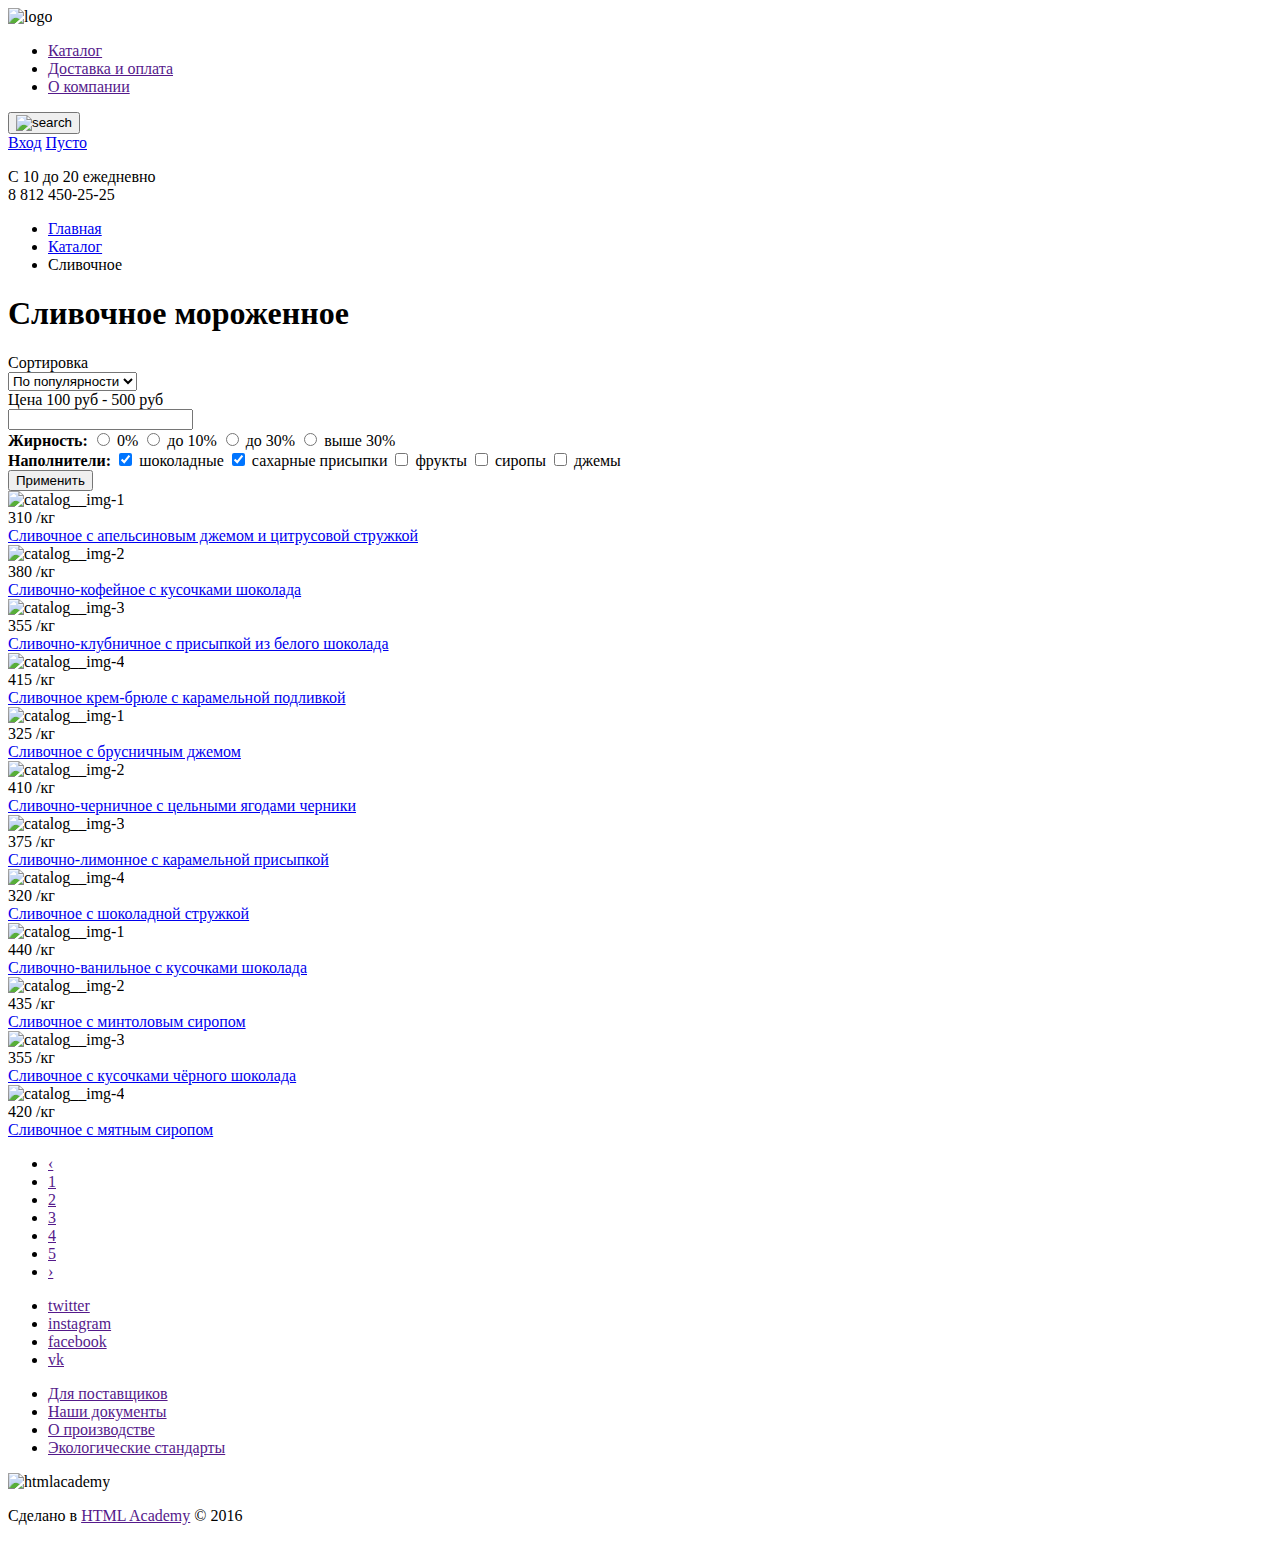
==== catalog.html @ 2b4bffb8 "first commit" ====
<!DOCTYPE html>
<html lang="ru">
	<head>
		<meta charset="utf-8">
		<title>HTML Academy: Глейси</title>
	</head>
	<body>
		<header class="header">
			<div class="header__logo">
				<img src="http://placehold.it/120x50" width="120" height="50" alt="logo">
			</div>
			<nav class="header-topmenu">
				<ul class="header__topmenu-list">
					<li><a href="">Каталог</a></li>
					<li><a href="">Доставка и оплата</a></li>
					<li><a href="">О компании</a></li>
				</ul>
			</nav>
			<div class="header__btns-block">
				<button class="header__search"><img src="http://placehold.it/20x20" width="20" height="20" alt="search">
			</div></button>
				<a href="#" class="header__login">Вход</a>
				<a href="#" class="header__cart">Пусто</a>
			</div>
			<div class="header__worktime">
				<p>С 10 до 20 ежедневно<br>
					<span>8 812 450-25-25</span>
				</p>
			</div>
		</header>

		<main class="content">
			<div class="breadcrumbs">
				<ul class="breadcrumbs__list">
					<li><a href="#">Главная</a></li>
					<li><a href="#">Каталог</a></li>
					<li><span>Сливочное</span></li>
				</ul>
			</div>

			<header class="content__header">
				<h1>Сливочное мороженное</h1>
			</header>

			<section class="filters">
				<label for="sort">Сортировка</label>
				<div class="filters__wrap">
					<select name="sort">
						<option value="1">По популярности</option>
					</select>
				</div>
				<label for="price">Цена 100 руб - 500 руб</label>
				<div class="filters__wrap">
					<input type="text" name="price">
				</div>
				<div class="filters__wrap">
					<b class="filters__header">Жирность:</b>
					<label>
						<input name="fat" type="radio"> 0%
					</label>
					<label>
						<input name="fat" type="radio"> до 10%
					</label>
					<label>
						<input name="fat" type="radio"> до 30%
					</label>
					<label>
						<input name="fat" type="radio"> выше 30%
					</label>
				</div>
				<div class="filters__wrap">
					<b class="filters__header">Наполнители:</b>
					<label>
						<input name="check_choko" type="checkbox" checked> шоколадные
					</label>
					<label>
						<input name="check_sugar" type="checkbox" checked> сахарные присыпки
					</label>
					<label>
						<input name="check_fruits" type="checkbox"> фрукты
					</label>
					<label>
						<input name="check_surups" type="checkbox"> сиропы
					</label>
					<label>
						<input name="check_james" type="checkbox"> джемы
					</label>
				</div>
				<button type="submit">Применить</button>

			</section>

			<section class="catalog">
				<div class="catalog__item">
					<div class="catalog__img">
						<img src="http://placehold.it/350x350.jpg" width="350" height="350" alt="catalog__img-1">
					</div>
					<div class="catalog__price">310 /кг</div>
					<div class="catalog__desc"><a href="#">Сливочное с апельсиновым джемом и цитрусовой стружкой</a></div>
				</div>
				<div class="catalog__item">
					<div class="catalog__img">
						<img src="http://placehold.it/350x350.jpg" width="350" height="350" alt="catalog__img-2">
					</div>
					<div class="catalog__price">380 /кг</div>
					<div class="catalog__desc"><a href="#">Сливочно-кофейное с кусочками шоколада</a></div>
				</div>
				<div class="catalog__item">
					<div class="catalog__img">
						<img src="http://placehold.it/350x350.jpg" width="350" height="350" alt="catalog__img-3">
					</div>
					<div class="catalog__price">355  /кг</div>
					<div class="catalog__desc"><a href="#">Сливочно-клубничное с присыпкой из белого шоколада</a></div>
				</div>
				<div class="catalog__item">
					<div class="catalog__img">
						<img src="http://placehold.it/350x350.jpg" width="350" height="350" alt="catalog__img-4">
					</div>
					<div class="catalog__price">415 /кг</div>
					<div class="catalog__desc"><a href="#">Сливочное крем-брюле с карамельной подливкой</a></div>
				</div>

				<div class="catalog__item">
					<div class="catalog__img">
						<img src="http://placehold.it/350x350.jpg" width="350" height="350" alt="catalog__img-1">
					</div>
					<div class="catalog__price">325 /кг</div>
					<div class="catalog__desc"><a href="#">Сливочное с брусничным джемом</a></div>
				</div>
				<div class="catalog__item">
					<div class="catalog__img">
						<img src="http://placehold.it/350x350.jpg" width="350" height="350" alt="catalog__img-2">
					</div>
					<div class="catalog__price">410 /кг</div>
					<div class="catalog__desc"><a href="#">Сливочно-черничное с цельными ягодами черники</a></div>
				</div>
				<div class="catalog__item">
					<div class="catalog__img">
						<img src="http://placehold.it/350x350.jpg" width="350" height="350" alt="catalog__img-3">
					</div>
					<div class="catalog__price">375  /кг</div>
					<div class="catalog__desc"><a href="#">Сливочно-лимонное с карамельной присыпкой</a></div>
				</div>
				<div class="catalog__item">
					<div class="catalog__img">
						<img src="http://placehold.it/350x350.jpg" width="350" height="350" alt="catalog__img-4">
					</div>
					<div class="catalog__price">320 /кг</div>
					<div class="catalog__desc"><a href="#">Сливочное с шоколадной стружкой</a></div>
				</div>

				<div class="catalog__item">
					<div class="catalog__img">
						<img src="http://placehold.it/350x350.jpg" width="350" height="350" alt="catalog__img-1">
					</div>
					<div class="catalog__price">440 /кг</div>
					<div class="catalog__desc"><a href="#">Сливочно-ванильное с кусочками шоколада</a></div>
				</div>
				<div class="catalog__item">
					<div class="catalog__img">
						<img src="http://placehold.it/350x350.jpg" width="350" height="350" alt="catalog__img-2">
					</div>
					<div class="catalog__price">435 /кг</div>
					<div class="catalog__desc"><a href="#">Сливочное с минтоловым сиропом</a></div>
				</div>
				<div class="catalog__item">
					<div class="catalog__img">
						<img src="http://placehold.it/350x350.jpg" width="350" height="350" alt="catalog__img-3">
					</div>
					<div class="catalog__price">355  /кг</div>
					<div class="catalog__desc"><a href="#">Сливочное с кусочками чёрного шоколада</a></div>
				</div>
				<div class="catalog__item">
					<div class="catalog__img">
						<img src="http://placehold.it/350x350.jpg" width="350" height="350" alt="catalog__img-4">
					</div>
					<div class="catalog__price">420 /кг</div>
					<div class="catalog__desc"><a href="#">Сливочное с мятным сиропом</a></div>
				</div>
			</section>

			<footer class="content__footer">
				<div class="pagination">
					<ul class="pagination__list">
						<li class="prev"><a href="">&lsaquo;</a></li>
						<li class="active"><a href="">1</a></li>
						<li><a href="">2</a></li>
						<li><a href="">3</a></li>
						<li><a href="">4</a></li>
						<li><a href="">5</a></li>
						<li class="next"><a href="">&rsaquo;</a></li>
					</ul>
				</div>
			</footer>
		</main>

		<footer class="footer">
			<div class="footer__social">
				<ul class="footer__social-list">
					<li><a class="footer__social-link footer__twitter" href="">twitter</a></li>
					<li><a class="footer__social-link footer__instagram" href="">instagram</a></li>
					<li><a class="footer__social-link footer__facebook" href="">facebook</a></li>
					<li><a class="footer__social-link footer__vk" href="">vk</a></li>
				</ul>
			</div>
			<nav class="footer__bootmenu">
				<ul class="footer__bootmenu-list">
					<li class="active"><a href="">Для поставщиков</a></li>
					<li><a href="">Наши документы</a></li>
					<li><a href="">О производстве</a></li>
					<li><a href="">Экологические стандарты</a></li>
				</ul>
			</nav>
			<div class="footer__copiright">
				<img src="http://placehold.it/120x50" width="80" height="40" alt="htmlacademy">
				<p>Сделано в <a href="">HTML Academy</a> &copy; 2016</p>
			</div>
		</footer>
	</body>
</html>
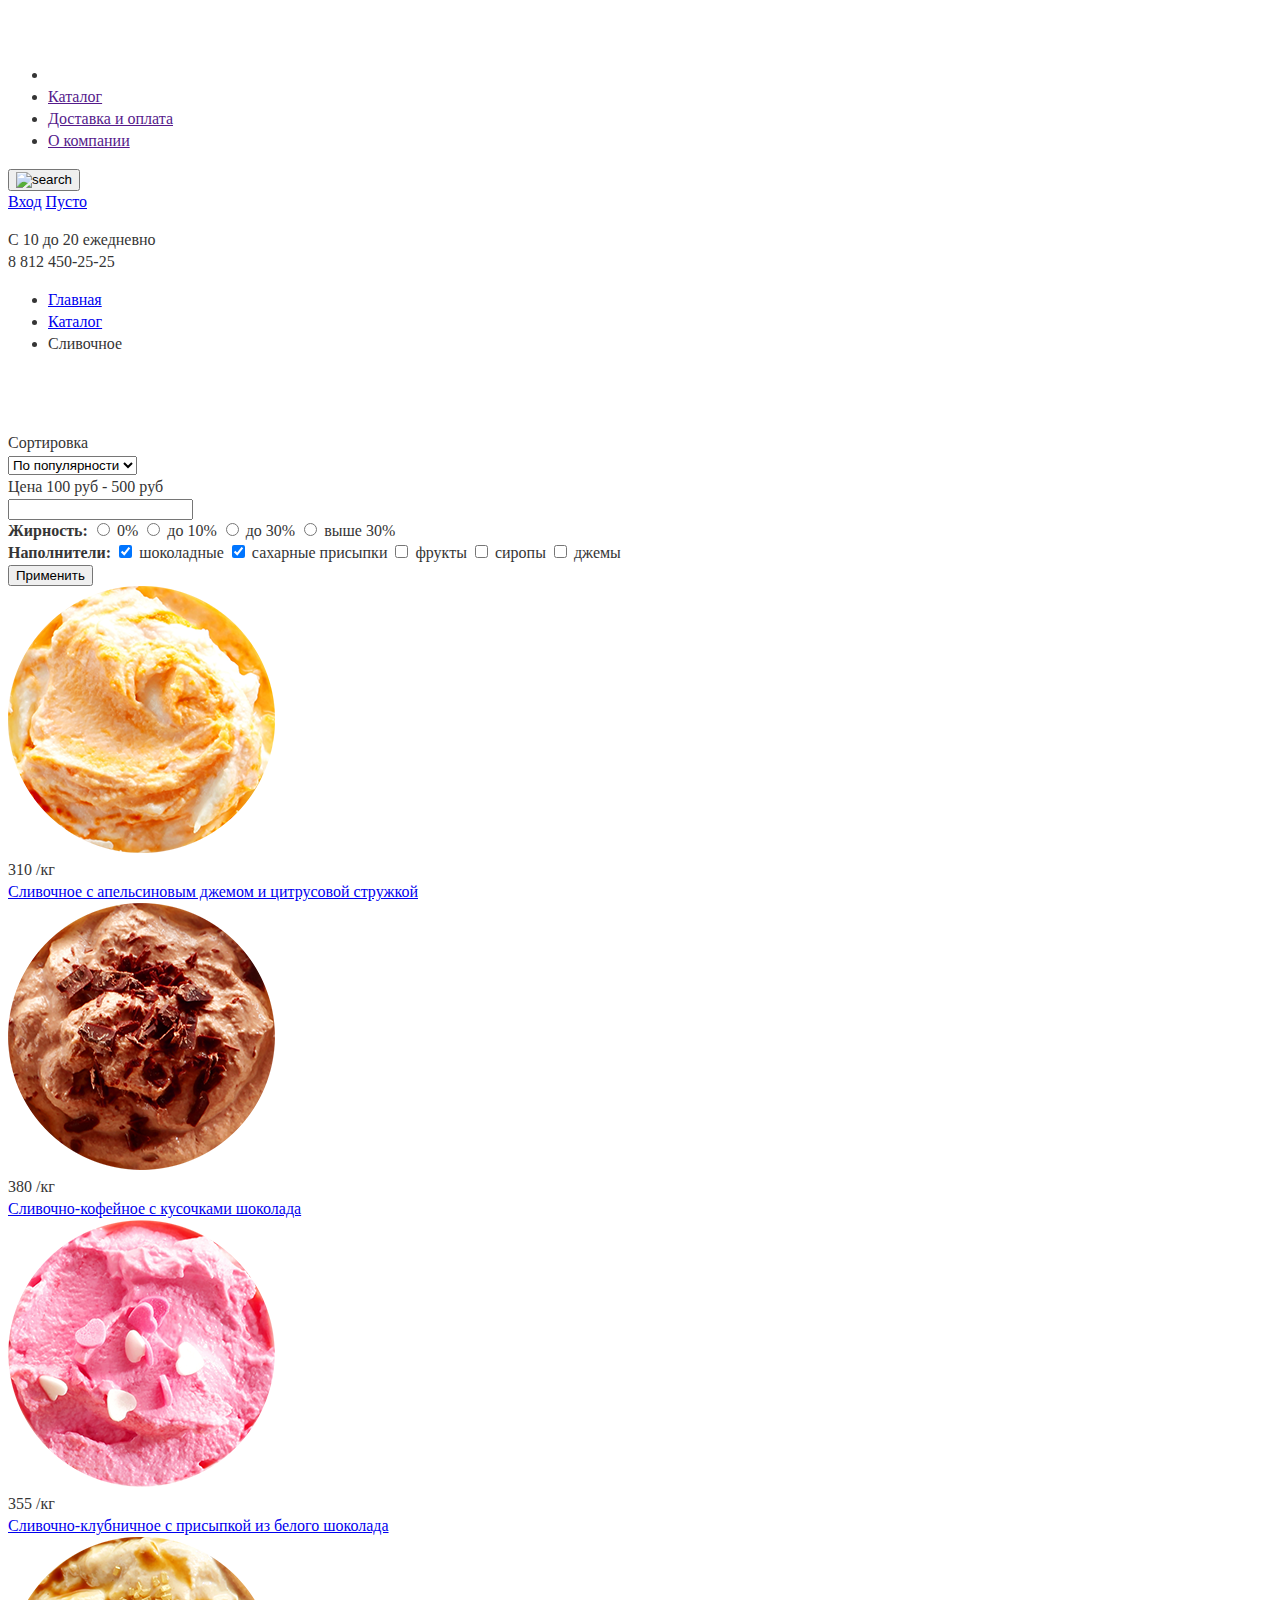
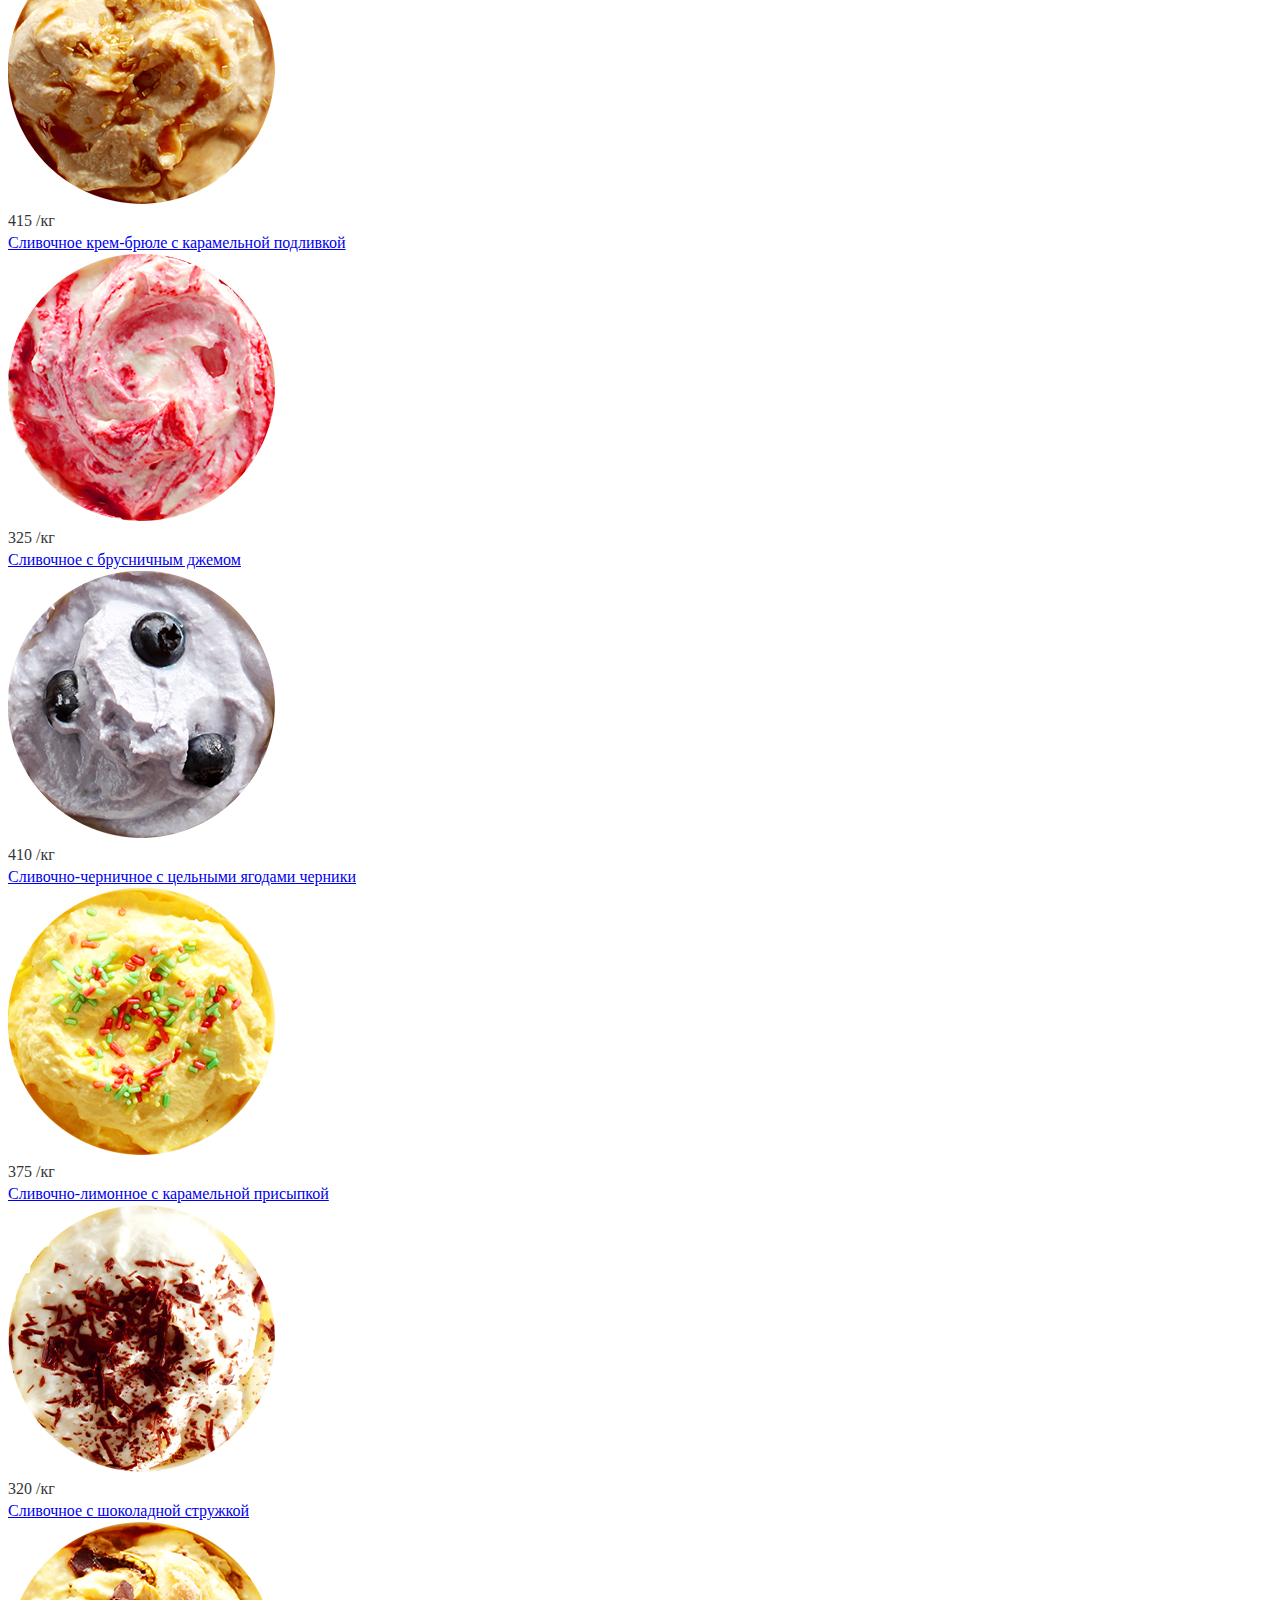
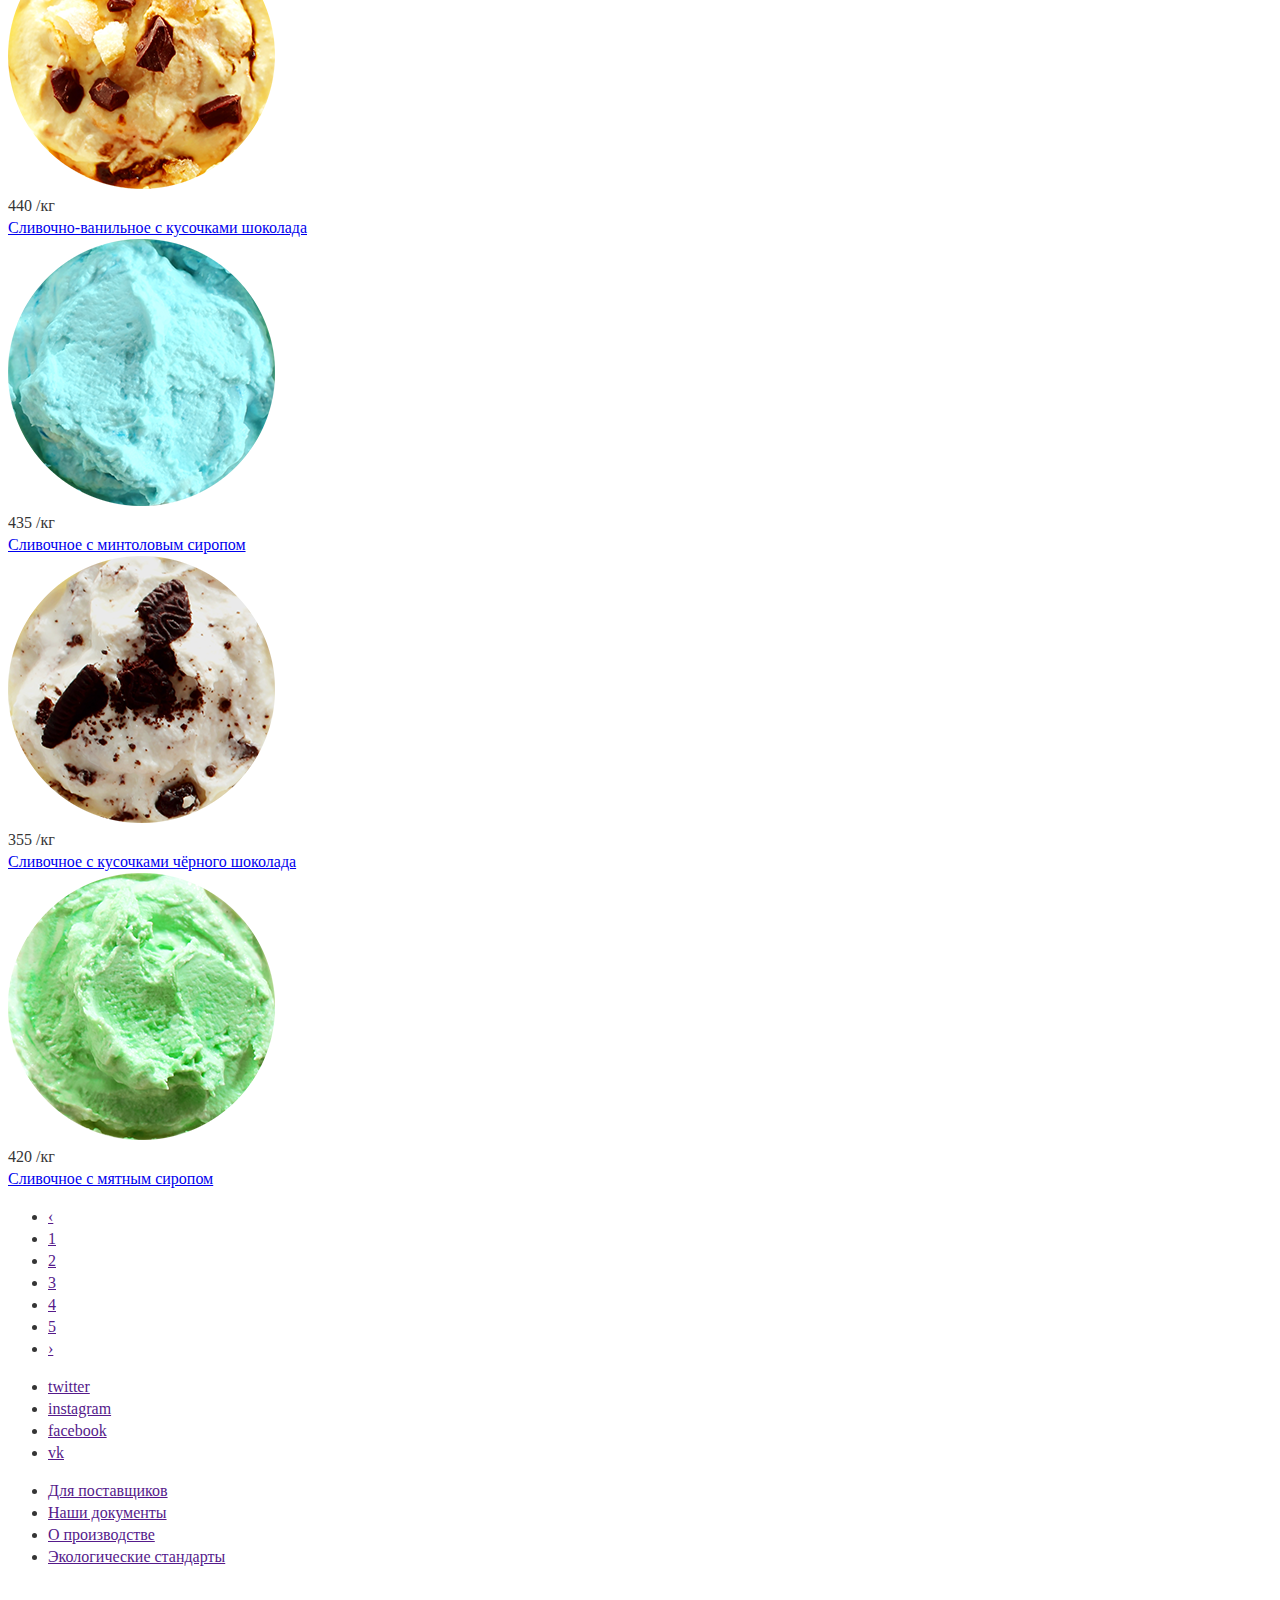
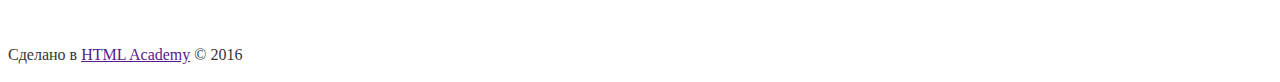
==== commit 602a2886: "photoshop for webmaster" ====
--- a/catalog.html
+++ b/catalog.html
@@ -2,15 +2,14 @@
 <html lang="ru">
 	<head>
 		<meta charset="utf-8">
+		<link rel="stylesheet" type="text/css" href="css/style.css" media="all" />
 		<title>HTML Academy: Глейси</title>
 	</head>
 	<body>
 		<header class="header">
-			<div class="header__logo">
-				<img src="http://placehold.it/120x50" width="120" height="50" alt="logo">
-			</div>
 			<nav class="header-topmenu">
 				<ul class="header__topmenu-list">
+					<li><a href=""><img src="img/logo.png" width="154" height="64" alt="Главная" /></a></li>
 					<li><a href="">Каталог</a></li>
 					<li><a href="">Доставка и оплата</a></li>
 					<li><a href="">О компании</a></li>
@@ -93,28 +92,28 @@
 			<section class="catalog">
 				<div class="catalog__item">
 					<div class="catalog__img">
-						<img src="http://placehold.it/350x350.jpg" width="350" height="350" alt="catalog__img-1">
+						<img src="img/product-1.png" width="267" height="267" alt="catalog__img-1">
 					</div>
 					<div class="catalog__price">310 /кг</div>
 					<div class="catalog__desc"><a href="#">Сливочное с апельсиновым джемом и цитрусовой стружкой</a></div>
 				</div>
 				<div class="catalog__item">
 					<div class="catalog__img">
-						<img src="http://placehold.it/350x350.jpg" width="350" height="350" alt="catalog__img-2">
+						<img src="img/product-2.png" width="267" height="267" alt="catalog__img-2">
 					</div>
 					<div class="catalog__price">380 /кг</div>
 					<div class="catalog__desc"><a href="#">Сливочно-кофейное с кусочками шоколада</a></div>
 				</div>
 				<div class="catalog__item">
 					<div class="catalog__img">
-						<img src="http://placehold.it/350x350.jpg" width="350" height="350" alt="catalog__img-3">
+						<img src="img/product-3.png" width="267" height="267" alt="catalog__img-3">
 					</div>
 					<div class="catalog__price">355  /кг</div>
 					<div class="catalog__desc"><a href="#">Сливочно-клубничное с присыпкой из белого шоколада</a></div>
 				</div>
 				<div class="catalog__item">
 					<div class="catalog__img">
-						<img src="http://placehold.it/350x350.jpg" width="350" height="350" alt="catalog__img-4">
+						<img src="img/product-4.png" width="267" height="267" alt="catalog__img-4">
 					</div>
 					<div class="catalog__price">415 /кг</div>
 					<div class="catalog__desc"><a href="#">Сливочное крем-брюле с карамельной подливкой</a></div>
@@ -122,28 +121,28 @@
 
 				<div class="catalog__item">
 					<div class="catalog__img">
-						<img src="http://placehold.it/350x350.jpg" width="350" height="350" alt="catalog__img-1">
+						<img src="img/product-5.png" width="267" height="267" alt="catalog__img-1">
 					</div>
 					<div class="catalog__price">325 /кг</div>
 					<div class="catalog__desc"><a href="#">Сливочное с брусничным джемом</a></div>
 				</div>
 				<div class="catalog__item">
 					<div class="catalog__img">
-						<img src="http://placehold.it/350x350.jpg" width="350" height="350" alt="catalog__img-2">
+						<img src="img/product-6.png" width="267" height="267" alt="catalog__img-2">
 					</div>
 					<div class="catalog__price">410 /кг</div>
 					<div class="catalog__desc"><a href="#">Сливочно-черничное с цельными ягодами черники</a></div>
 				</div>
 				<div class="catalog__item">
 					<div class="catalog__img">
-						<img src="http://placehold.it/350x350.jpg" width="350" height="350" alt="catalog__img-3">
+						<img src="img/product-7.png" width="267" height="267" alt="catalog__img-3">
 					</div>
 					<div class="catalog__price">375  /кг</div>
 					<div class="catalog__desc"><a href="#">Сливочно-лимонное с карамельной присыпкой</a></div>
 				</div>
 				<div class="catalog__item">
 					<div class="catalog__img">
-						<img src="http://placehold.it/350x350.jpg" width="350" height="350" alt="catalog__img-4">
+						<img src="img/product-8.png" width="267" height="267" alt="catalog__img-4">
 					</div>
 					<div class="catalog__price">320 /кг</div>
 					<div class="catalog__desc"><a href="#">Сливочное с шоколадной стружкой</a></div>
@@ -151,28 +150,28 @@
 
 				<div class="catalog__item">
 					<div class="catalog__img">
-						<img src="http://placehold.it/350x350.jpg" width="350" height="350" alt="catalog__img-1">
+						<img src="img/product-9.png" width="267" height="267" alt="catalog__img-1">
 					</div>
 					<div class="catalog__price">440 /кг</div>
 					<div class="catalog__desc"><a href="#">Сливочно-ванильное с кусочками шоколада</a></div>
 				</div>
 				<div class="catalog__item">
 					<div class="catalog__img">
-						<img src="http://placehold.it/350x350.jpg" width="350" height="350" alt="catalog__img-2">
+						<img src="img/product-10.png" width="267" height="267" alt="catalog__img-2">
 					</div>
 					<div class="catalog__price">435 /кг</div>
 					<div class="catalog__desc"><a href="#">Сливочное с минтоловым сиропом</a></div>
 				</div>
 				<div class="catalog__item">
 					<div class="catalog__img">
-						<img src="http://placehold.it/350x350.jpg" width="350" height="350" alt="catalog__img-3">
+						<img src="img/product-11.png" width="267" height="267" alt="catalog__img-3">
 					</div>
 					<div class="catalog__price">355  /кг</div>
 					<div class="catalog__desc"><a href="#">Сливочное с кусочками чёрного шоколада</a></div>
 				</div>
 				<div class="catalog__item">
 					<div class="catalog__img">
-						<img src="http://placehold.it/350x350.jpg" width="350" height="350" alt="catalog__img-4">
+						<img src="img/product-12.png" width="267" height="267" alt="catalog__img-4">
 					</div>
 					<div class="catalog__price">420 /кг</div>
 					<div class="catalog__desc"><a href="#">Сливочное с мятным сиропом</a></div>
@@ -212,7 +211,7 @@
 				</ul>
 			</nav>
 			<div class="footer__copiright">
-				<img src="http://placehold.it/120x50" width="80" height="40" alt="htmlacademy">
+				<img src="img/html-logo.png" width="108" height="38" alt="htmlacademy">
 				<p>Сделано в <a href="">HTML Academy</a> &copy; 2016</p>
 			</div>
 		</footer>
--- a/css/style.css
+++ b/css/style.css
@@ -0,0 +1,21 @@
+body {
+	font-size: 16px;
+	line-height: 22px;
+	font-family: 'Roboto Bold', 'Times New Roman', serif;
+	color: #353535;
+	font-weight: normal;
+}
+
+h1 {
+	font-size: 35px;
+	line-height: 30px;
+	font-family: 'Roboto Bold', 'Times New Roman', serif;
+	color: #ffffff;
+}
+
+h2 {
+	font-size: 24px;
+	line-height: 30px;
+	font-family: 'Roboto Bold', 'Times New Roman', serif;
+	color: #353535;
+}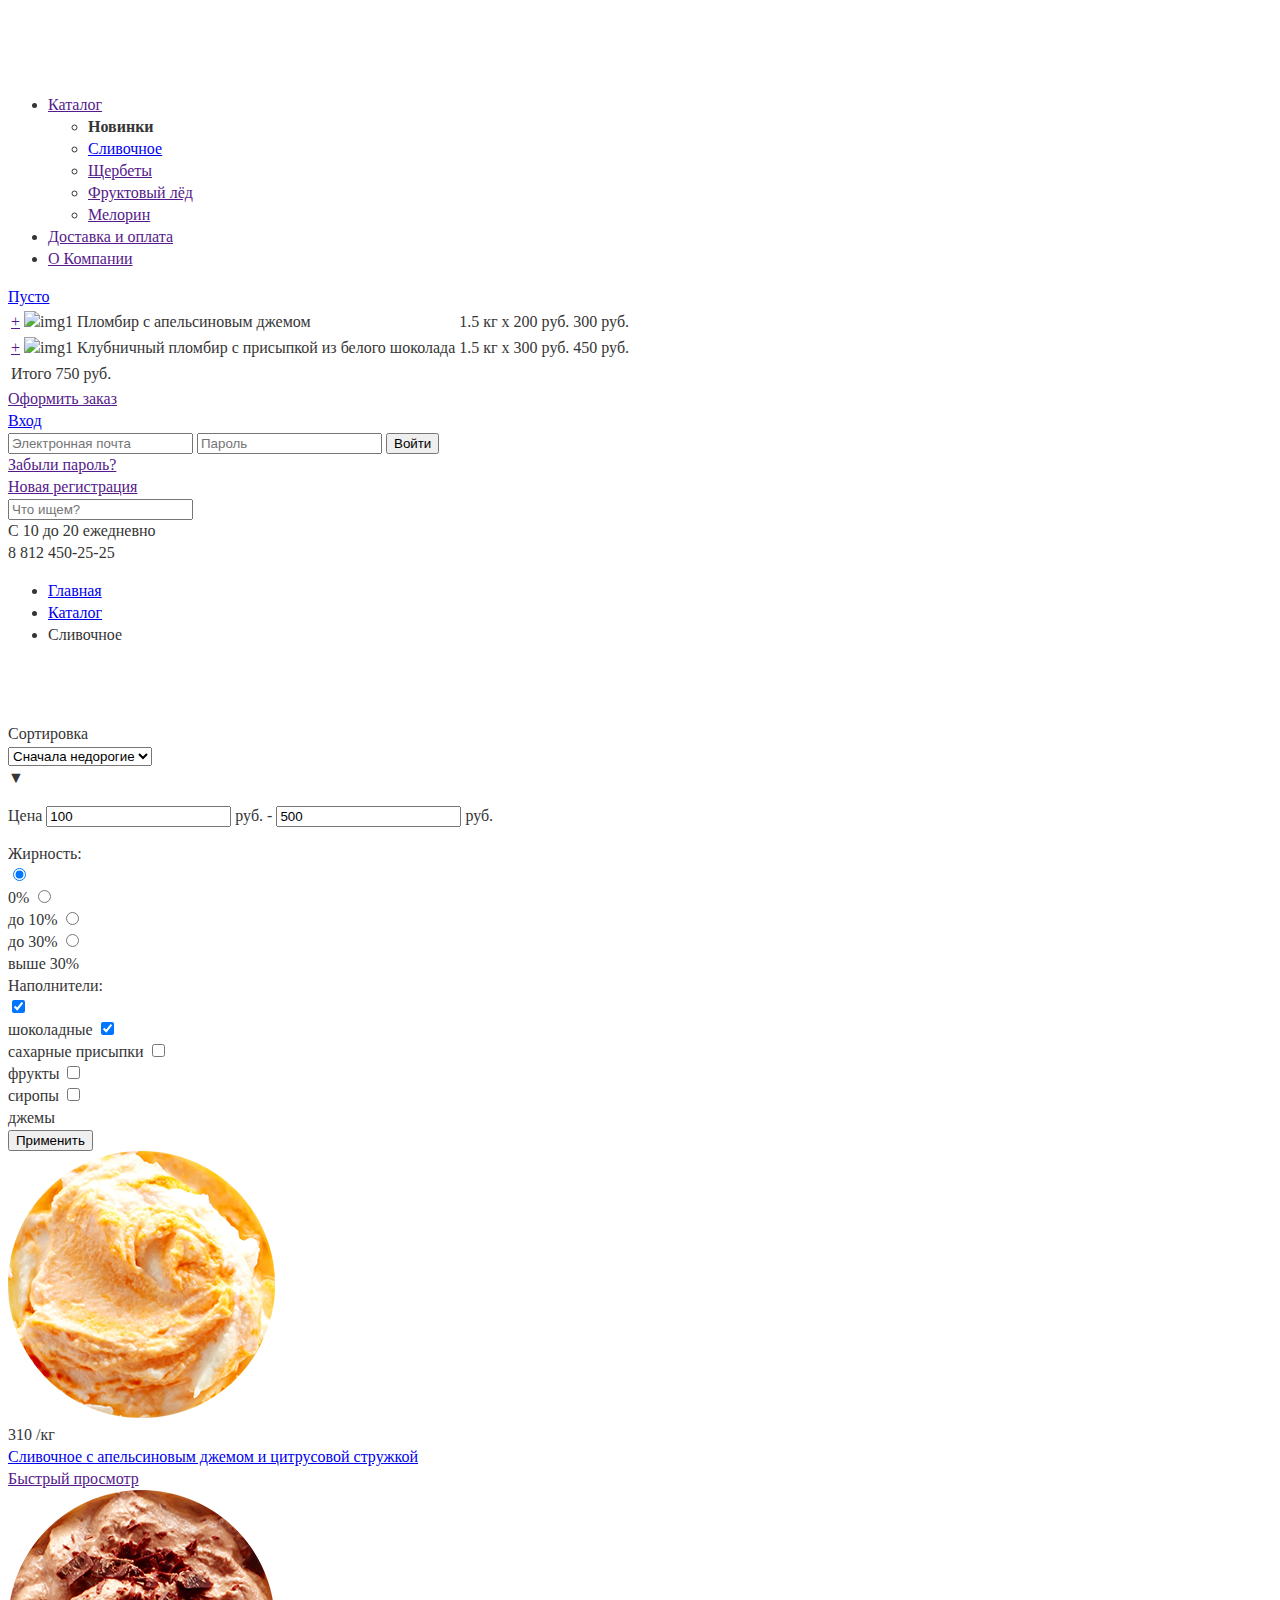
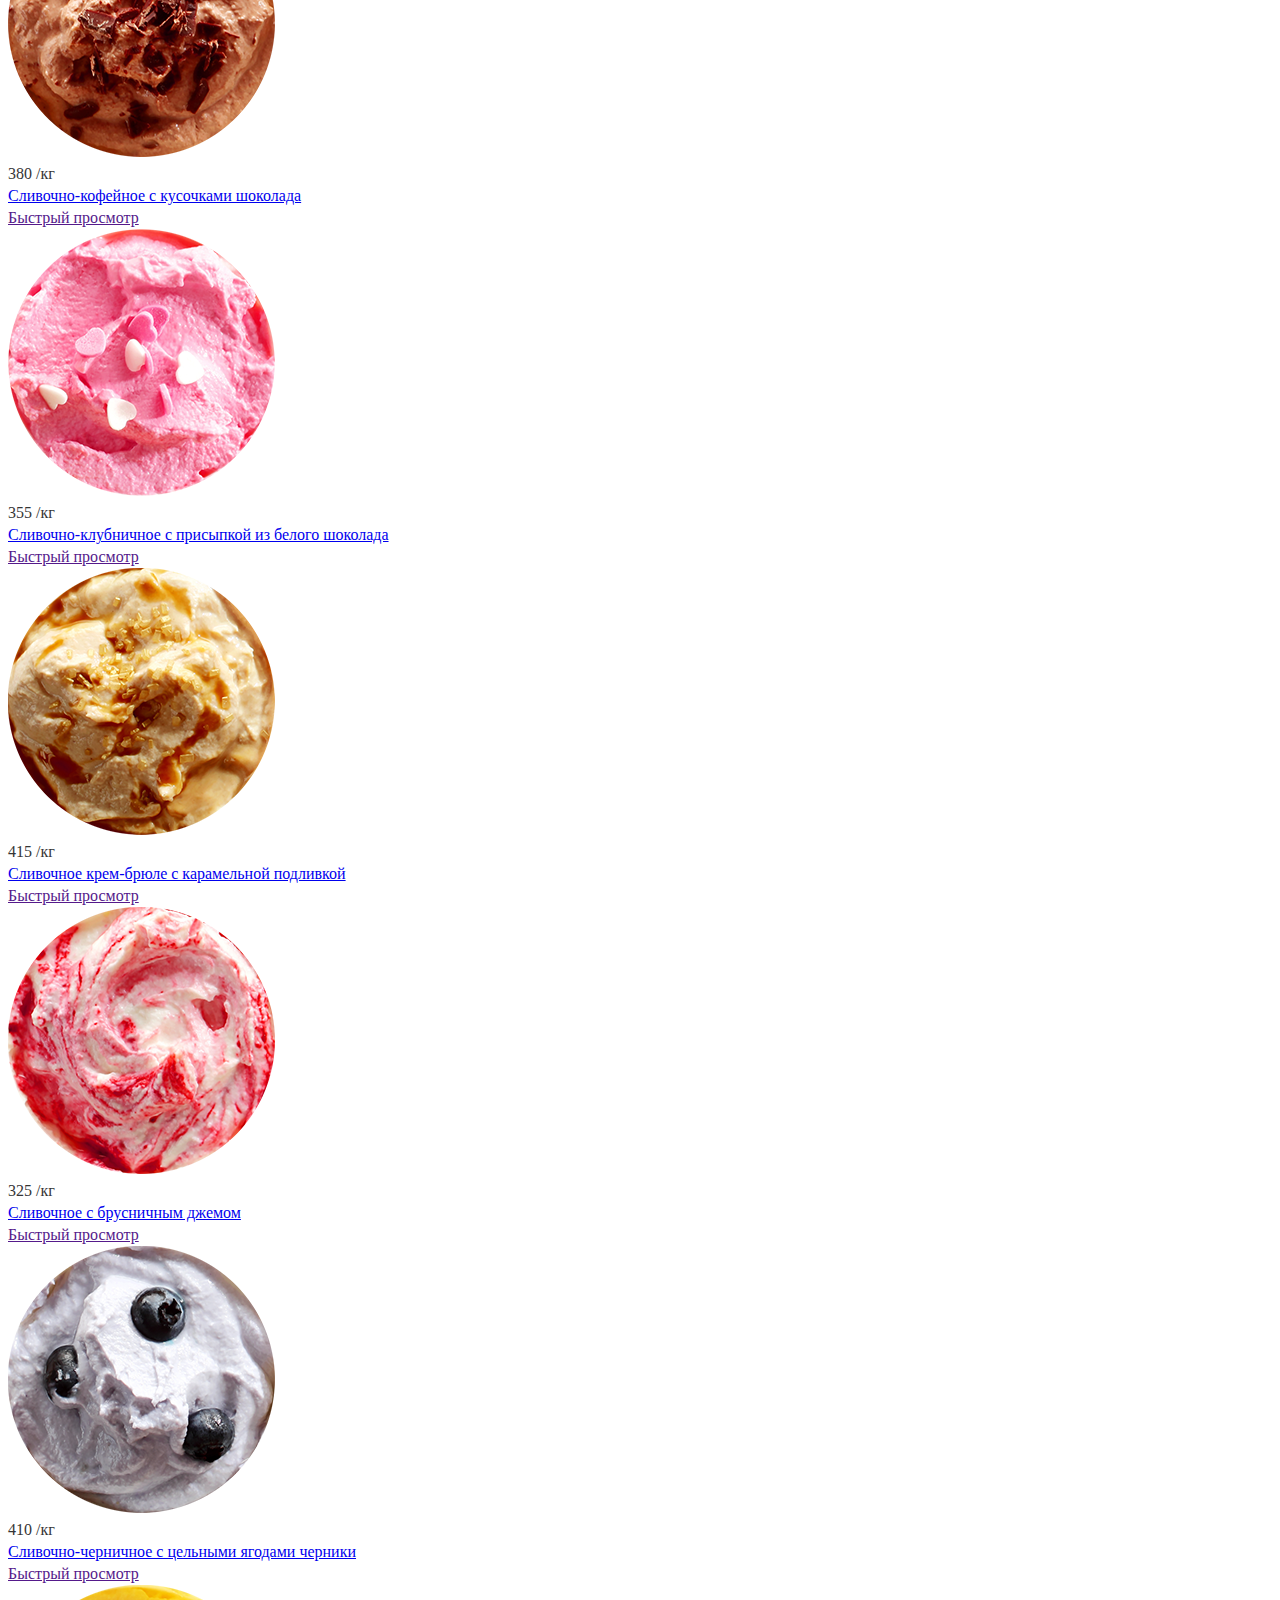
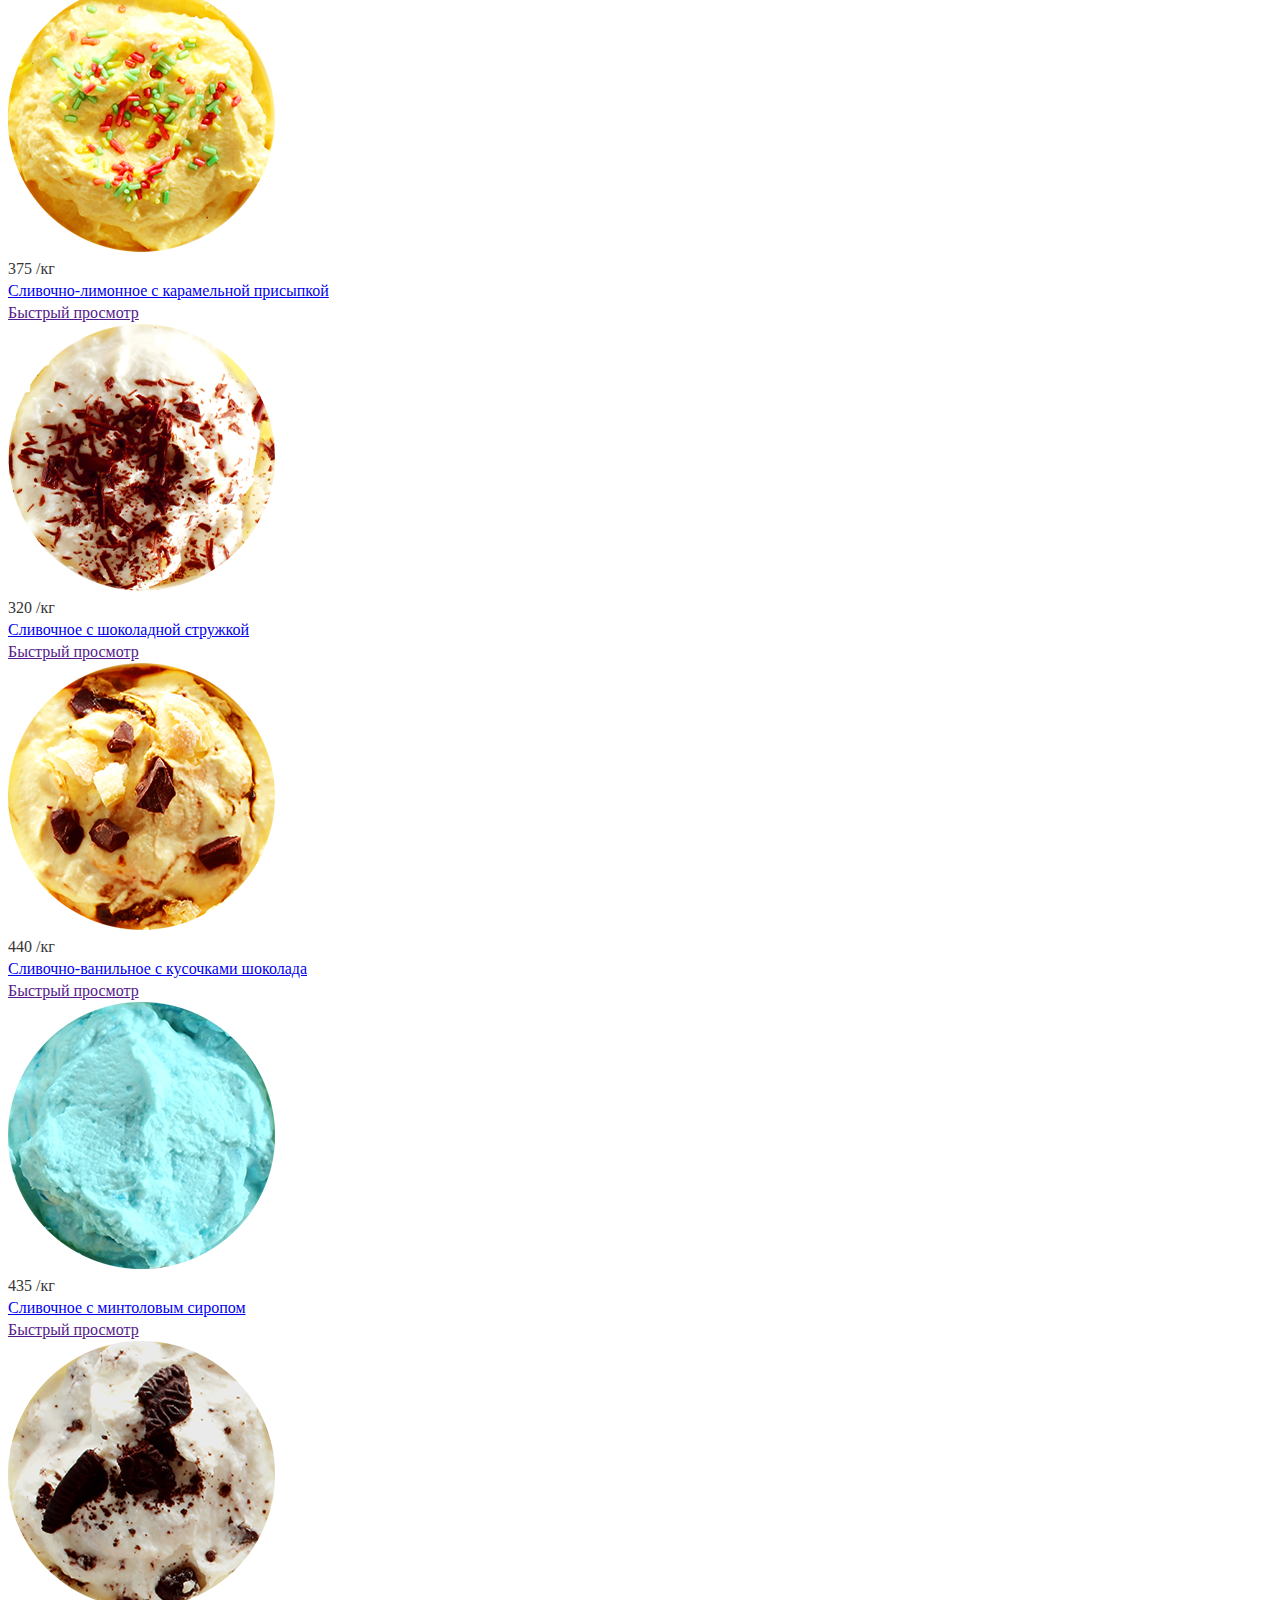
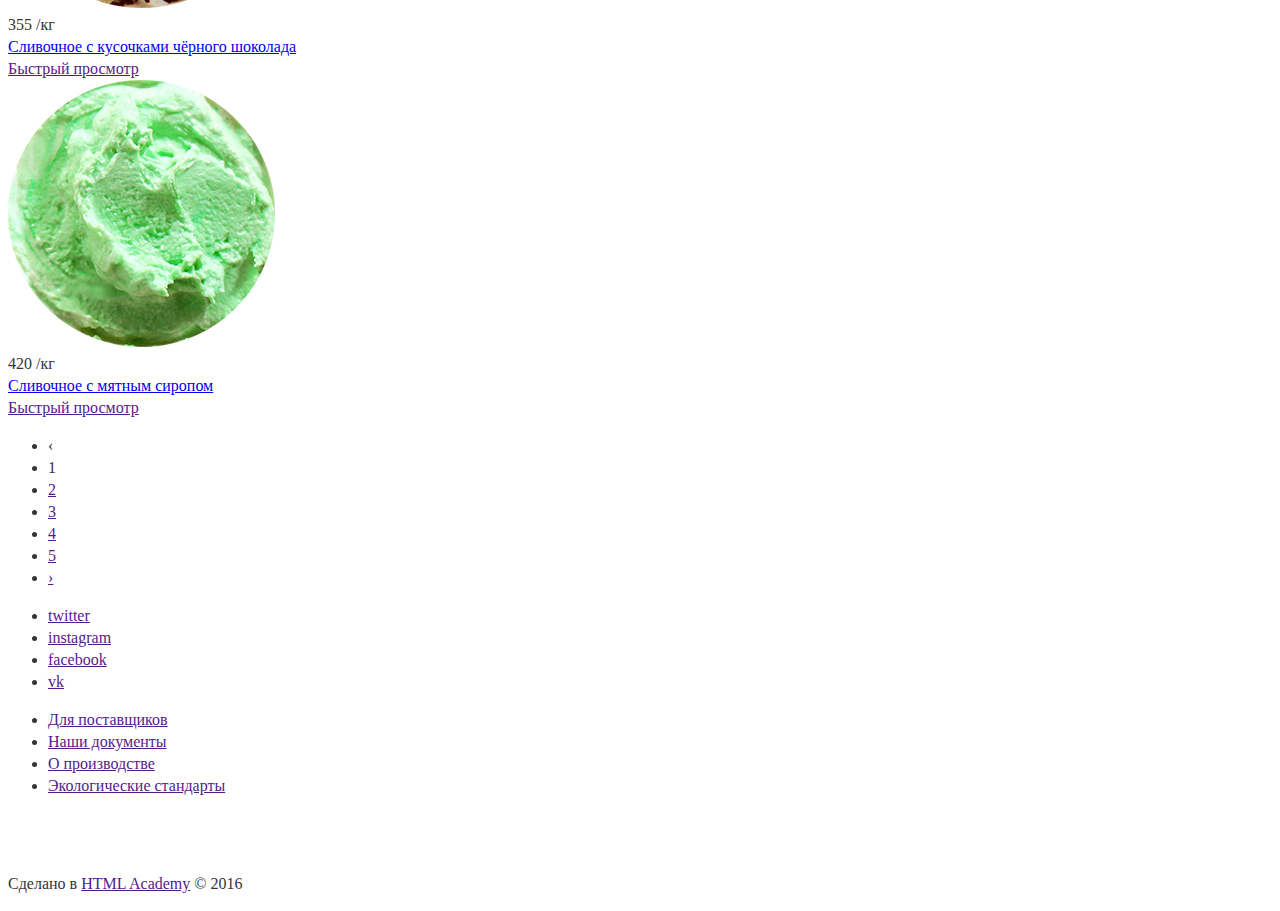
==== commit a975fbf8: "update index.html for validation" ====
--- a/catalog.html
+++ b/catalog.html
@@ -2,90 +2,200 @@
 <html lang="ru">
 	<head>
 		<meta charset="utf-8">
+		<link rel="stylesheet" type="text/css" href="css/normalize.css" media="all" />
 		<link rel="stylesheet" type="text/css" href="css/style.css" media="all" />
 		<title>HTML Academy: Глейси</title>
 	</head>
-	<body>
-		<header class="header">
-			<nav class="header-topmenu">
+	<body class="bg-1">
+		<div class="popup__overlay"></div>
+		<header class="page__header container">
+			<nav class="header__topmenu">
+				<a href="index.html" class="header__topmenu-logo"><img src="img/logo.png" width="154" height="64" alt="Главная" /></a>
+
 				<ul class="header__topmenu-list">
-					<li><a href=""><img src="img/logo.png" width="154" height="64" alt="Главная" /></a></li>
-					<li><a href="">Каталог</a></li>
+					<li class="active parent"><a href="">Каталог</a>
+						<ul>
+							<li><b>Новинки</b></li>
+							<li><a href="catalog.html">Сливочное</a></li>
+							<li><a href="">Щербеты</a></li>
+							<li class="active"><a href="">Фруктовый лёд</a></li>
+							<li><a href="">Мелорин</a></li>
+						</ul>
+					</li>
 					<li><a href="">Доставка и оплата</a></li>
-					<li><a href="">О компании</a></li>
+					<li><a href="">О Компании</a></li>
 				</ul>
 			</nav>
-			<div class="header__btns-block">
-				<button class="header__search"><img src="http://placehold.it/20x20" width="20" height="20" alt="search">
-			</div></button>
-				<a href="#" class="header__login">Вход</a>
-				<a href="#" class="header__cart">Пусто</a>
-			</div>
-			<div class="header__worktime">
-				<p>С 10 до 20 ежедневно<br>
-					<span>8 812 450-25-25</span>
-				</p>
+			<div class="header__info">
+				<div class="header__info-btns">
+					<div class="header__info-cart">
+						<a href="/cart">
+							<i class="icon-cart"></i>Пусто
+						</a>
+
+						<div class="header__cart-list">
+							<table class="header__products-list">
+								<tfoot>
+									<tr>
+										<td class="header__products-summ" colspan="5">
+											Итого 750 руб.
+										</td>
+									</tr>
+								</tfoot>
+								<tbody>
+									<tr>
+										<td class="header__product-del">
+											<a href="">+</a>
+										</td>
+										<td class="header__product-img">
+											<img src="img/cart-img1.png" height="33" width="33" alt="img1">
+										</td>
+										<td class="header__product-name">
+											Пломбир с апельсиновым джемом
+										</td>
+										<td class="header__product-price">
+											1.5 кг <span>х 200 руб.</span>
+										</td>
+										<td class="header__product-summ">
+											300 руб.
+										</td>
+									</tr>
+									<tr>
+										<td class="header__product-del">
+											<a href="">+</a>
+										</td>
+										<td class="header__product-img">
+											<img src="img/cart-img2.png" height="33" width="33" alt="img1">
+										</td>
+										<td class="header__product-name">
+											Клубничный пломбир с присыпкой из белого шоколада
+										</td>
+										<td class="header__product-price">
+											1.5 кг <span>х 300 руб.</span>
+										</td>
+										<td class="header__product-summ">
+											450 руб.
+										</td>
+									</tr>
+								</tbody>
+							</table>
+							<a href="" class="header__cart-get">Оформить заказ</a>
+						</div>
+					</div>
+					<div class="header__info-login">
+						<a href="/login">
+							<i class="icon-login"></i>Вход
+						</a>
+
+						<form action="index.html" class="header__login-form">
+							<input class="header__login-mail" type="text" placeholder="Электронная почта">
+							<input class="header__login-passwd" type="text" placeholder="Пароль">
+							<button class="header__login-submit">Войти</button>
+							<div class="header__login-links">
+								<a href="">Забыли пароль?</a><br>
+								<a href="">Новая регистрация</a>
+							</div>
+						</form>
+					</div>
+					<div class="header__info-search">
+						<a href="/search"><i class="icon-search"></i></a>
+
+						<form action="index.html" class="header__search-form" method="post">
+							<input type="text" class="header__search-input" placeholder="Что ищем?">
+						</form>
+					</div>
+				</div>
+				<div class="header__info-worktime">
+					С 10 до 20 ежедневно<br>
+						<span>8 812 450-25-25</span>
+				</div>
 			</div>
 		</header>
 
-		<main class="content">
-			<div class="breadcrumbs">
-				<ul class="breadcrumbs__list">
-					<li><a href="#">Главная</a></li>
-					<li><a href="#">Каталог</a></li>
-					<li><span>Сливочное</span></li>
-				</ul>
-			</div>
+		<main class="page__content container catalog-page">
+			<ul class="breadcrumbs">
+				<li><a href="#">Главная</a></li>
+				<li><a href="#">Каталог</a></li>
+				<li><span>Сливочное</span></li>
+			</ul>
 
 			<header class="content__header">
 				<h1>Сливочное мороженное</h1>
 			</header>
 
 			<section class="filters">
-				<label for="sort">Сортировка</label>
-				<div class="filters__wrap">
+				<div class="filters__wrap filters__wrap-sort">
+				<label class="filters__label-sort" for="sort">Сортировка</label><br>
 					<select name="sort">
-						<option value="1">По популярности</option>
+						<option value="1">Сначала недорогие</option>
+						<option value="2">Сначала дорогие</option>
+						<option value="3">По жирности</option>
 					</select>
-				</div>
-				<label for="price">Цена 100 руб - 500 руб</label>
-				<div class="filters__wrap">
-					<input type="text" name="price">
-				</div>
-				<div class="filters__wrap">
-					<b class="filters__header">Жирность:</b>
-					<label>
-						<input name="fat" type="radio"> 0%
-					</label>
-					<label>
-						<input name="fat" type="radio"> до 10%
-					</label>
-					<label>
-						<input name="fat" type="radio"> до 30%
-					</label>
-					<label>
-						<input name="fat" type="radio"> выше 30%
-					</label>
-				</div>
-				<div class="filters__wrap">
-					<b class="filters__header">Наполнители:</b>
-					<label>
-						<input name="check_choko" type="checkbox" checked> шоколадные
-					</label>
-					<label>
-						<input name="check_sugar" type="checkbox" checked> сахарные присыпки
-					</label>
-					<label>
-						<input name="check_fruits" type="checkbox"> фрукты
-					</label>
-					<label>
-						<input name="check_surups" type="checkbox"> сиропы
-					</label>
-					<label>
-						<input name="check_james" type="checkbox"> джемы
-					</label>
-				</div>
-				<button type="submit">Применить</button>
+					<div class="filters__sort-arrow">▼</div>
+				</div>
+				<div class="filters__wrap filters__wrap-price">
+					<div class="price-controls">
+						<p class="filters__label-price">Цена
+							<input name="min-price" type="text" value="100">
+							руб. -
+						 	<input name="max-price" type="text" value="500"> руб.
+						 </p>
+					</div>
+					<div class="range-controls">
+						<div class="scale">
+							<div class="bar"></div>
+						</div>
+						<div class="toggle toggle-min"></div>
+						<div class="toggle toggle-max"></div>
+					</div>
+				</div>
+				<div class="filters__wrap filters__wrap-fat">
+					<span class="filters__label-fat">Жирность:</span>
+					<div class="filters__fat-bg">
+						<label>
+							<input name="fat" type="radio" checked>
+							<div class="filters__checkbox-fat"><span></span></div><span>0%</span>
+						</label>
+						<label>
+							<input name="fat" type="radio">
+							<div class="filters__checkbox-fat"><span></span></div><span>до 10%</span>
+						</label>
+						<label>
+							<input name="fat" type="radio">
+							<div class="filters__checkbox-fat"><span></span></div><span>до 30%</span>
+						</label>
+						<label>
+							<input name="fat" type="radio">
+							<div class="filters__checkbox-fat last"><span></span></div><span>выше 30%</span>
+						</label>
+					</div>
+				</div>
+				<div class="filters__wrap filters__wrap-mixins">
+					<span class="filters__label-mixins">Наполнители:</span><br>
+					<div class="filters__mixins-bg">
+						<label>
+							<input name="check_choko" type="checkbox" checked>
+							<div class="filters__checkbox-mix"><span></span></div><span>шоколадные</span>
+						</label>
+						<label>
+							<input name="check_sugar" type="checkbox" checked>
+							<div class="filters__checkbox-mix"><span></span></div><span>сахарные присыпки</span>
+						</label>
+						<label>
+							<input name="check_fruits" type="checkbox">
+							<div class="filters__checkbox-mix"><span></span></div><span>фрукты</span>
+						</label>
+						<label>
+							<input name="check_surups" type="checkbox">
+							<div class="filters__checkbox-mix"><span></span></div><span>сиропы</span>
+						</label>
+						<label>
+							<input name="check_james" type="checkbox">
+							<div class="filters__checkbox-mix last"><span></span></div><span>джемы</span>
+						</label>
+					</div>
+				</div>
+				<button class="submit" type="submit">Применить</button>
 
 			</section>
 
@@ -93,107 +203,153 @@
 				<div class="catalog__item">
 					<div class="catalog__img">
 						<img src="img/product-1.png" width="267" height="267" alt="catalog__img-1">
-					</div>
-					<div class="catalog__price">310 /кг</div>
+						<div class="catalog__price">310 <b></b>/кг</div>
+					</div>
 					<div class="catalog__desc"><a href="#">Сливочное с апельсиновым джемом и цитрусовой стружкой</a></div>
+
+					<div class="catalog__item-hover">
+						<a href="" class="readmore btn-red">Быстрый просмотр</a>
+					</div>
 				</div>
 				<div class="catalog__item">
 					<div class="catalog__img">
 						<img src="img/product-2.png" width="267" height="267" alt="catalog__img-2">
-					</div>
-					<div class="catalog__price">380 /кг</div>
+						<div class="catalog__price">380 <b></b>/кг</div>
+					</div>
 					<div class="catalog__desc"><a href="#">Сливочно-кофейное с кусочками шоколада</a></div>
+
+					<div class="catalog__item-hover">
+						<a href="" class="readmore btn-red">Быстрый просмотр</a>
+					</div>
 				</div>
 				<div class="catalog__item">
 					<div class="catalog__img">
 						<img src="img/product-3.png" width="267" height="267" alt="catalog__img-3">
-					</div>
-					<div class="catalog__price">355  /кг</div>
+						<div class="catalog__price">355 <b></b>/кг</div>
+					</div>
 					<div class="catalog__desc"><a href="#">Сливочно-клубничное с присыпкой из белого шоколада</a></div>
+
+					<div class="catalog__item-hover">
+						<a href="" class="readmore btn-red">Быстрый просмотр</a>
+					</div>
 				</div>
 				<div class="catalog__item">
 					<div class="catalog__img">
 						<img src="img/product-4.png" width="267" height="267" alt="catalog__img-4">
-					</div>
-					<div class="catalog__price">415 /кг</div>
+						<div class="catalog__price">415 <b></b>/кг</div>
+					</div>
 					<div class="catalog__desc"><a href="#">Сливочное крем-брюле с карамельной подливкой</a></div>
+
+					<div class="catalog__item-hover">
+						<a href="" class="readmore btn-red">Быстрый просмотр</a>
+					</div>
 				</div>
 
 				<div class="catalog__item">
 					<div class="catalog__img">
 						<img src="img/product-5.png" width="267" height="267" alt="catalog__img-1">
-					</div>
-					<div class="catalog__price">325 /кг</div>
+						<div class="catalog__price">325 <b></b>/кг</div>
+					</div>
 					<div class="catalog__desc"><a href="#">Сливочное с брусничным джемом</a></div>
+
+					<div class="catalog__item-hover">
+						<a href="" class="readmore btn-red">Быстрый просмотр</a>
+					</div>
 				</div>
 				<div class="catalog__item">
 					<div class="catalog__img">
 						<img src="img/product-6.png" width="267" height="267" alt="catalog__img-2">
-					</div>
-					<div class="catalog__price">410 /кг</div>
+					<div class="catalog__price">410 <b></b>/кг</div>
+					</div>
 					<div class="catalog__desc"><a href="#">Сливочно-черничное с цельными ягодами черники</a></div>
+
+					<div class="catalog__item-hover">
+						<a href="" class="readmore btn-red">Быстрый просмотр</a>
+					</div>
 				</div>
 				<div class="catalog__item">
 					<div class="catalog__img">
 						<img src="img/product-7.png" width="267" height="267" alt="catalog__img-3">
-					</div>
-					<div class="catalog__price">375  /кг</div>
+						<div class="catalog__price">375 <b></b>/кг</div>
+					</div>
 					<div class="catalog__desc"><a href="#">Сливочно-лимонное с карамельной присыпкой</a></div>
+
+					<div class="catalog__item-hover">
+						<a href="" class="readmore btn-red">Быстрый просмотр</a>
+					</div>
 				</div>
 				<div class="catalog__item">
 					<div class="catalog__img">
 						<img src="img/product-8.png" width="267" height="267" alt="catalog__img-4">
-					</div>
-					<div class="catalog__price">320 /кг</div>
+						<div class="catalog__price">320 <b></b>/кг</div>
+					</div>
 					<div class="catalog__desc"><a href="#">Сливочное с шоколадной стружкой</a></div>
+
+					<div class="catalog__item-hover">
+						<a href="" class="readmore btn-red">Быстрый просмотр</a>
+					</div>
 				</div>
 
 				<div class="catalog__item">
 					<div class="catalog__img">
 						<img src="img/product-9.png" width="267" height="267" alt="catalog__img-1">
-					</div>
-					<div class="catalog__price">440 /кг</div>
+						<div class="catalog__price">440 <b></b>/кг</div>
+					</div>
 					<div class="catalog__desc"><a href="#">Сливочно-ванильное с кусочками шоколада</a></div>
+
+					<div class="catalog__item-hover">
+						<a href="" class="readmore btn-red">Быстрый просмотр</a>
+					</div>
 				</div>
 				<div class="catalog__item">
 					<div class="catalog__img">
 						<img src="img/product-10.png" width="267" height="267" alt="catalog__img-2">
-					</div>
-					<div class="catalog__price">435 /кг</div>
+						<div class="catalog__price">435 <b></b>/кг</div>
+					</div>
 					<div class="catalog__desc"><a href="#">Сливочное с минтоловым сиропом</a></div>
+
+					<div class="catalog__item-hover">
+						<a href="" class="readmore btn-red">Быстрый просмотр</a>
+					</div>
 				</div>
 				<div class="catalog__item">
 					<div class="catalog__img">
 						<img src="img/product-11.png" width="267" height="267" alt="catalog__img-3">
-					</div>
-					<div class="catalog__price">355  /кг</div>
+						<div class="catalog__price">355 <b></b>/кг</div>
+					</div>
 					<div class="catalog__desc"><a href="#">Сливочное с кусочками чёрного шоколада</a></div>
+
+					<div class="catalog__item-hover">
+						<a href="" class="readmore btn-red">Быстрый просмотр</a>
+					</div>
 				</div>
 				<div class="catalog__item">
 					<div class="catalog__img">
 						<img src="img/product-12.png" width="267" height="267" alt="catalog__img-4">
-					</div>
-					<div class="catalog__price">420 /кг</div>
+						<div class="catalog__price">420 <b></b>/кг</div>
+					</div>
 					<div class="catalog__desc"><a href="#">Сливочное с мятным сиропом</a></div>
+
+					<div class="catalog__item-hover">
+						<a href="" class="readmore btn-red">Быстрый просмотр</a>
+					</div>
 				</div>
 			</section>
 
 			<footer class="content__footer">
-				<div class="pagination">
-					<ul class="pagination__list">
-						<li class="prev"><a href="">&lsaquo;</a></li>
-						<li class="active"><a href="">1</a></li>
-						<li><a href="">2</a></li>
-						<li><a href="">3</a></li>
-						<li><a href="">4</a></li>
-						<li><a href="">5</a></li>
+					<ul class="pagination">
+						<li class="prev"><span>&lsaquo;</span></li>
+						<li class="num active"><span>1</span></li>
+						<li class="num"><a href="">2</a></li>
+						<li class="num"><a href="">3</a></li>
+						<li class="num"><a href="">4</a></li>
+						<li class="num"><a href="">5</a></li>
 						<li class="next"><a href="">&rsaquo;</a></li>
 					</ul>
-				</div>
 			</footer>
 		</main>
 
-		<footer class="footer">
+		<footer class="page__footer container">
 			<div class="footer__social">
 				<ul class="footer__social-list">
 					<li><a class="footer__social-link footer__twitter" href="">twitter</a></li>
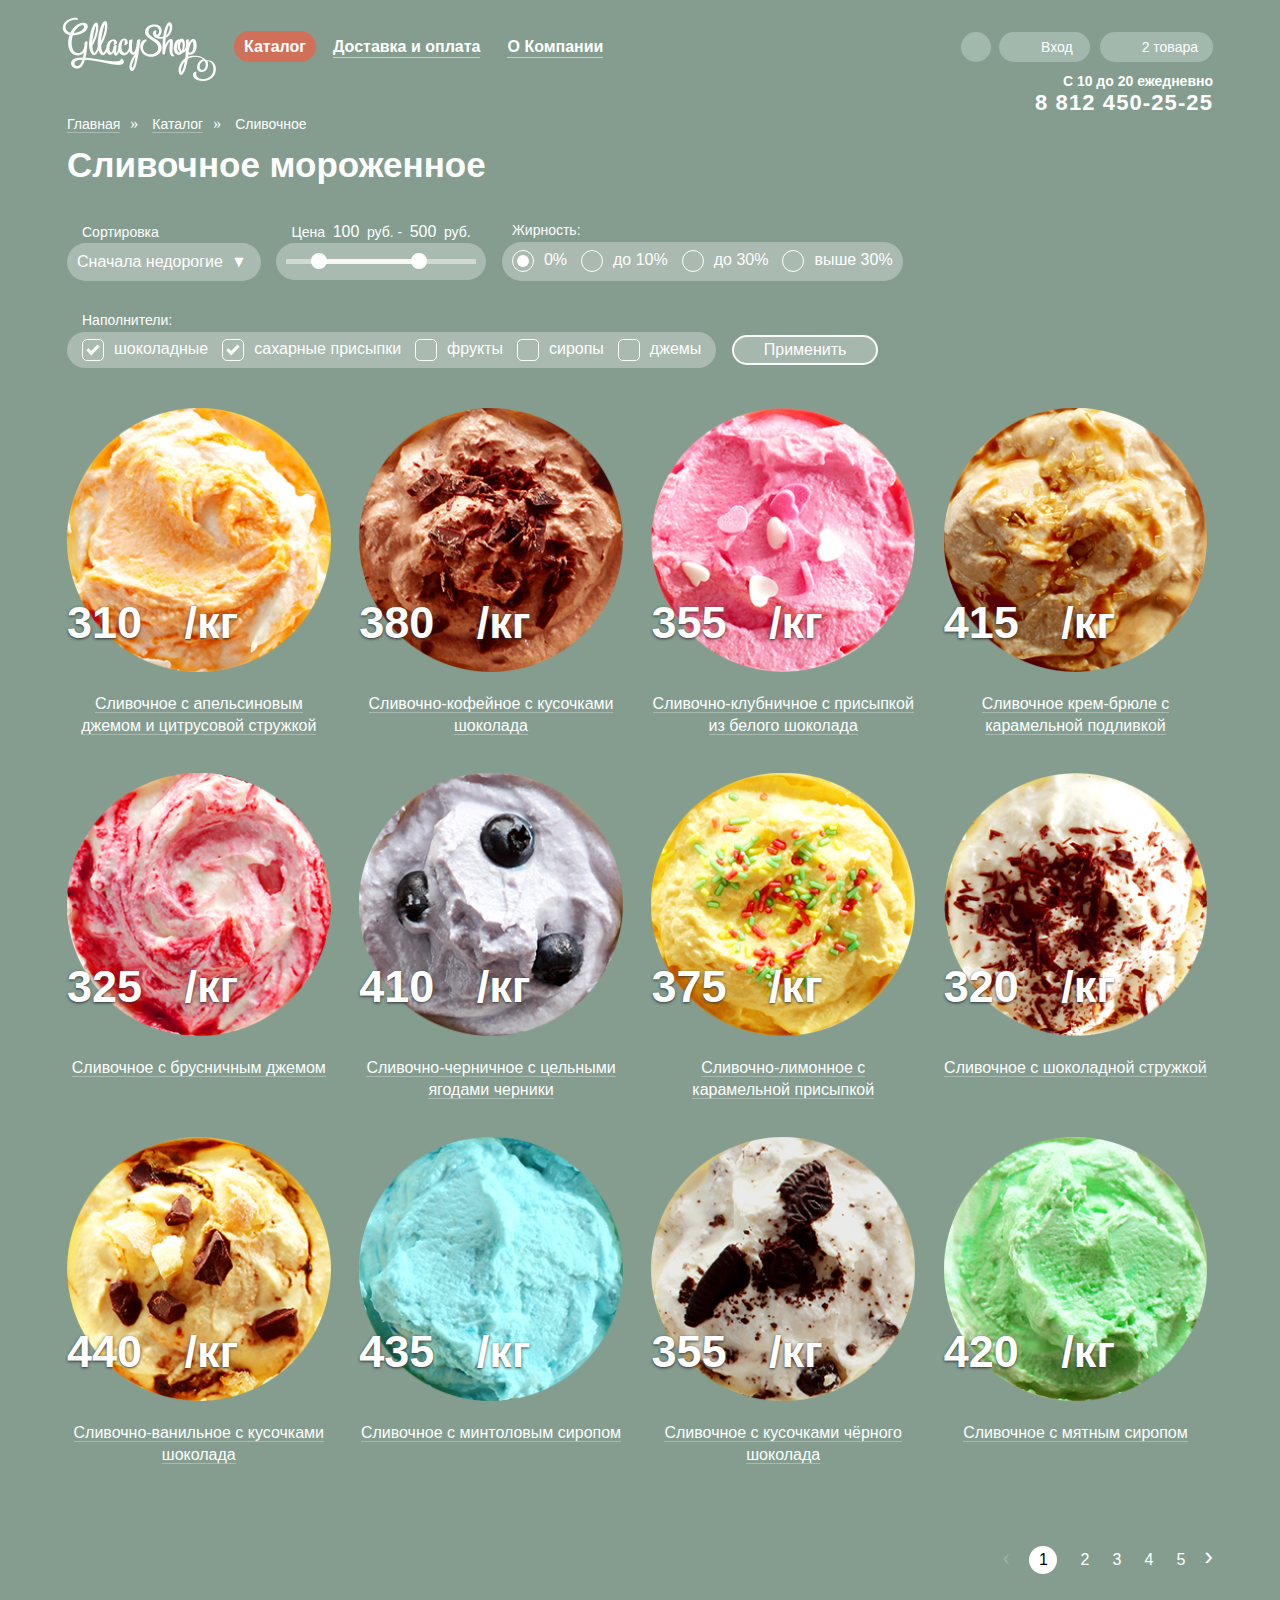
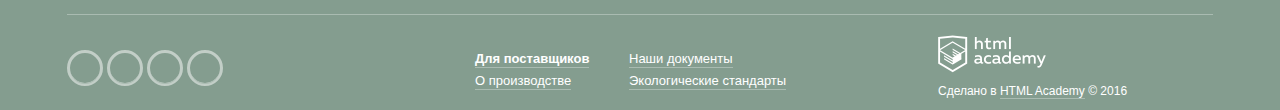
==== commit ec8e65dc: "little update catalog.html" ====
--- a/catalog.html
+++ b/catalog.html
@@ -13,12 +13,12 @@
 				<a href="index.html" class="header__topmenu-logo"><img src="img/logo.png" width="154" height="64" alt="Главная" /></a>
 
 				<ul class="header__topmenu-list">
-					<li class="active parent"><a href="">Каталог</a>
+					<li class="parent active"><a href="">Каталог</a>
 						<ul>
-							<li><b>Новинки</b></li>
-							<li><a href="catalog.html">Сливочное</a></li>
+							<li><a href="">Новинки</a></li>
+							<li class="active"><a href="catalog.html">Сливочное</a></li>
 							<li><a href="">Щербеты</a></li>
-							<li class="active"><a href="">Фруктовый лёд</a></li>
+							<li><a href="">Фруктовый лёд</a></li>
 							<li><a href="">Мелорин</a></li>
 						</ul>
 					</li>
@@ -28,9 +28,9 @@
 			</nav>
 			<div class="header__info">
 				<div class="header__info-btns">
-					<div class="header__info-cart">
+					<div class="header__info-cart active">
 						<a href="/cart">
-							<i class="icon-cart"></i>Пусто
+							<i class="icon-cart"></i>2 товара
 						</a>
 
 						<div class="header__cart-list">
@@ -48,10 +48,10 @@
 											<a href="">+</a>
 										</td>
 										<td class="header__product-img">
-											<img src="img/cart-img1.png" height="33" width="33" alt="img1">
+											<a href=""><img src="img/cart-img1.png" height="33" width="33" alt="img1"></a>
 										</td>
 										<td class="header__product-name">
-											Пломбир с апельсиновым джемом
+											<a href="">Пломбир с апельсиновым джемом</a>
 										</td>
 										<td class="header__product-price">
 											1.5 кг <span>х 200 руб.</span>
@@ -65,10 +65,10 @@
 											<a href="">+</a>
 										</td>
 										<td class="header__product-img">
-											<img src="img/cart-img2.png" height="33" width="33" alt="img1">
+											<a href=""><img src="img/cart-img2.png" height="33" width="33" alt="img1"></a>
 										</td>
 										<td class="header__product-name">
-											Клубничный пломбир с присыпкой из белого шоколада
+											<a href="">Клубничный пломбир с присыпкой из белого шоколада</a>
 										</td>
 										<td class="header__product-price">
 											1.5 кг <span>х 300 руб.</span>
@@ -79,7 +79,7 @@
 									</tr>
 								</tbody>
 							</table>
-							<a href="" class="header__cart-get">Оформить заказ</a>
+							<a href="" class="header__cart-get btn-red">Оформить заказ</a>
 						</div>
 					</div>
 					<div class="header__info-login">
@@ -90,9 +90,9 @@
 						<form action="index.html" class="header__login-form">
 							<input class="header__login-mail" type="text" placeholder="Электронная почта">
 							<input class="header__login-passwd" type="text" placeholder="Пароль">
-							<button class="header__login-submit">Войти</button>
+							<button class="header__login-submit btn-red">Войти</button>
 							<div class="header__login-links">
-								<a href="">Забыли пароль?</a><br>
+								<a href="">Забыли пароль?</a>
 								<a href="">Новая регистрация</a>
 							</div>
 						</form>
--- a/css/style.css
+++ b/css/style.css
@@ -1,3 +1,4 @@
+/* basic */
 body {
 	font-size: 16px;
 	line-height: 22px;
@@ -6,16 +7,1756 @@
 	font-weight: normal;
 }
 
+body.bg-1-light {
+	background: #849d8f url(../img/sunlight-1.png) no-repeat 50% 0;
+}
+
+body.bg-2-light {
+	background: #8996a6 url(../img/sunlight-2.png) no-repeat 50% 0;
+}
+
+body.bg-3-light {
+	background: #9d8b84 url(../img/sunlight-3.png) no-repeat 50% 0;
+}
+
+body.bg-1 {
+	background: #849d8f;
+}
+
+body.bg-2 {
+	background: #8996a6;
+}
+
+body.bg-3 {
+	background: #9d8b84;
+}
+
+.bordered {
+	border: 1px solid #333;
+}
+
+img {
+	max-width: 100%;
+}
+
+a {
+	text-decoration: none;
+	color: #fff;
+	font-weight: 500;
+	font-family: 'Roboto', Arial, sans-serif;
+	border-bottom: 1px solid #a9bbb1;
+}
+
+a:hover, a:active {
+	color: #ffbc9e;
+	border-color: #ffbc9e;
+}
+
+.container {
+	min-width: 900px;
+	max-width: 1200px;
+	position: relative;
+	margin: 0 auto;
+	padding: 0 27px;
+	box-sizing: border-box;
+}
+.container::after,
+.container::before,
+.clearfix {
+	content: '';
+	display: table;
+	clear: both;
+}
+
 h1 {
 	font-size: 35px;
-	line-height: 30px;
-	font-family: 'Roboto Bold', 'Times New Roman', serif;
+	line-height: 40px;
+	font-family: 'Roboto', Arial, sans-serif;
+	font-weight: bold;
 	color: #ffffff;
 }
 
 h2 {
 	font-size: 24px;
 	line-height: 30px;
-	font-family: 'Roboto Bold', 'Times New Roman', serif;
+	font-family: 'Roboto', Arial, sans-serif;
+	font-weight: bold;
 	color: #353535;
-}+}
+
+.btn-red {
+	display: inline-block;
+	background: #f16743;
+	border-radius: 40px;
+	color: #fff;
+	font-family: 'Roboto', Arial, sans-serif;
+	text-decoration: none;
+	background: linear-gradient(to top, #e74b36, #f26843);
+	background: -moz-linear-gradient(to top, #e74b36, #f26843);
+	background: -o-linear-gradient(to top, #e74b36, #f26843);
+	background: -webkit-linear-gradient(to top, #e74b36, #f26843);
+	box-shadow: 0 2px 2px #975a4b;
+	text-shadow: 0px 2px 5px #a0200b;
+	border: none;
+}
+
+.btn-red:hover {
+	background: #f58669;
+	color: #fff;
+	background: linear-gradient(to top, #f58669, #ec6f5e);
+	background: -moz-linear-gradient(to top, #f58669, #ec6f5e);
+	background: -o-linear-gradient(to top, #f58669, #ec6f5e);
+	background: -webkit-linear-gradient(to top, #f58669, #ec6f5e);
+	box-shadow: 0 2px 2px #975a4b;
+}
+
+.btn-red:active {
+	background: #d84732;
+	color: #fff;
+	background: linear-gradient(to top, #d84732, #e1613e);
+	background: -moz-linear-gradient(to top, #d84732, #e1613e);
+	background: -o-linear-gradient(to top, #d84732, #e1613e);
+	background: -webkit-linear-gradient(to top, #d84732, #e1613e);
+	box-shadow: 0 -2px 2px #975a4b;
+	border-bottom: none;
+}
+
+/* header */
+
+.page__header {
+	min-height: 54px;
+	padding-top: 9px;
+}
+
+.header__topmenu {
+	float: left;
+}
+
+.header__topmenu-logo {
+	width: 154px;
+	height: 64px;
+	display: inline-block;
+	float: left;
+	border: none;
+	margin-right: 15px;
+	margin-left: -5px;
+}
+
+.header__topmenu-list {
+	display: inline-block;
+	min-height: 71px;
+	margin: 0;
+	padding: 0;
+	float: left;
+	list-style: none;
+}
+
+.header__topmenu-list > li {
+	display: inline-block;
+	min-height: 51px;
+	margin-left: 3px;
+	padding-top: 14px;
+	position: relative;
+}
+
+.header__topmenu-list > li > a {
+	display: inline-block;
+	position: relative;
+	color: #fff;
+	font-family: 'Roboto', Arial, sans-serif;
+	font-size: 16px;
+	line-height: 21px;
+	font-weight: bold;
+	text-decoration: none;
+	border-radius: 20px;
+	padding: 5px 10px;
+	border: none;
+}
+
+.header__topmenu-list > li > a:after {
+	content: '';
+	display: block;
+	width: 100%;
+	border-bottom: 1px solid rgba(255,255,255,0.5);
+}
+
+.header__topmenu-list > li > a:hover {
+	background: #f7f6f3;
+	color: #333;
+}
+
+.header__topmenu-list > li > a:active {
+	background: #f7f6f3;
+	color: #333;
+	box-shadow: 0 -2px 1px #696969;
+}
+
+.header__topmenu-list > li > a:hover::after {
+	border-color: #f7f6f3;
+}
+
+.header__topmenu-list > .active > a::after
+ {
+	border: none;
+}
+
+.header__topmenu-list ul {
+	position: absolute;
+	list-style: none;
+	margin: 5px 0 0 -10px;
+	padding: 3px 0px 5px 0px;
+	background: #f7f6f3;
+	border-radius: 5px;
+	z-index: 10;
+	min-width: 145px;
+	display: none;
+}
+
+.header__topmenu-list > .parent:hover > ul {
+	display: block;
+}
+
+.header__topmenu-list > .active > a {
+	background: #d07058;
+	color: #fff;
+}
+
+.header__topmenu-list ul li {
+	padding: 0px;
+	position: relative;
+	/*height: 28px;*/
+}
+
+.header__topmenu-list ul li a {
+	text-decoration: none;
+	color: #343434;
+	font-family: 'Roboto', Arial, sans-serif;
+	font-size: 14px;
+	display: inline-block;
+	font-weight: normal;
+	width: 100%;
+	height: auto;
+	padding: 5px 20px;
+	box-sizing: border-box;
+	border: none;
+}
+
+.header__topmenu-list ul li:first-child a {
+	font-weight: bold;
+}
+
+.header__topmenu-list ul li:first-child a::after {
+	content: '';
+	display: block;
+	width: 120%;
+	margin: 5px 0 0 -10px;
+	border-bottom: 1px solid #d1d0ce;
+}
+
+.header__topmenu-list ul li a:hover {
+	background: #fbded8;
+}
+
+.header__topmenu-list ul li a:active {
+	background: #f6b5a5;
+}
+
+.header__topmenu-list ul li.active a {
+	background: #d07058;
+	color: #fff;
+}
+
+.header__info {
+	/*width: 29%;*/
+	float: right;
+	text-align: right;
+	margin-top: 15px;
+	position: relative;
+}
+
+.header__info-btns {
+	text-align: right;
+	height: 30px;
+	/*width: 244px;*/
+}
+
+.header__info-search {
+	display: inline-block;
+	width: 30px;
+	height: 30px;
+	background: #a2b8ac;
+	border-radius: 50%;
+	position: relative;
+	margin-right: 8px;
+	border: none;
+}
+
+.icon-search {
+	background: url(../img/sprite.png) 0 0 no-repeat;
+	display: inline-block;
+	width: 20px;
+	height: 20px;
+	position: absolute;
+	top: 7px;
+	left: 7px;
+}
+
+.icon-search::after {
+	content: '';
+	display: block;
+	height: 4px;
+	width: 20px;
+	position: relative;
+	top: 25px;
+}
+
+.header__search-form {
+	width: 345px;
+	position: absolute;
+	right: 0;
+	top: 34px;
+	padding: 15px 18px;
+	background: #f8f7f4;
+	border-radius: 5px;
+	box-shadow: 0 20px 20px  rgba(0,0,0,0.4);
+	z-index: 10;
+	display: none;
+}
+
+.header__search-input {
+	height: 38px;
+	width:100%;
+	border: 1px solid #d3d3d2;
+	padding: 0px 11px;
+	box-sizing: border-box;
+	border-radius: 5px;
+	font-family: 'Roboto', Arial, sans-serif;
+	color: #999;
+	font-size: 14px;
+}
+
+.header__info-search:hover {
+	background: #f8f7f4;
+}
+
+.header__info-search:active {
+	box-shadow: 0 -2px 1px #696969;
+}
+
+.header__info-search:hover .header__search-form{
+	display: block;
+}
+
+.header__info-search:hover .icon-search {
+	background-position: 0 -25px;
+}
+
+.header__info-login {
+	display: inline-block;
+	background: #a2b8ac;
+	position: relative;
+	vertical-align: middle;
+	border-radius: 20px;
+	padding: 0px 17px 0px 15px;
+	font-family: 'Roboto', Arial, sans-serif;
+	font-size: 14px;
+	line-height: 30px;
+	color: #fff;
+	float: right;
+	margin-top: 0px;
+	margin-right: 10px;
+}
+
+.icon-login {
+	display: inline-block;
+	width: 20px;
+	height: 20px;
+	background: url(../img/sprite.png) -20px 0 no-repeat;
+	float: left;
+	margin-right: 7px;
+	margin-top: 4px;
+	z-index: 10;
+}
+
+.icon-login::after {
+	content: '';
+	display: block;
+	height: 4px;
+	width: 67px;
+	position: relative;
+	top: 25px
+}
+
+.header__login-form {
+	width: 275px;
+	height: 140px;
+	background: #f8f7f4;
+	border-radius: 5px;
+	position: absolute;
+	top: 34px;
+	right: 0px;
+	z-index: 17;
+	padding: 20px 18px;
+	box-shadow: 0 20px 20px rgba(0,0,0,0.4);
+	display: none;
+}
+
+.header__login-form::after {
+	content: '';
+	display: table;
+	clear: both;
+}
+
+.header__login-mail,
+.header__login-passwd {
+	height: 38px;
+	width:100%;
+	border: 1px solid #d3d3d2;
+	padding: 0px 11px;
+	box-sizing: border-box;
+	border-radius: 5px;
+	font-family: 'Roboto', Arial, sans-serif;
+	color: #999;
+	font-size: 14px;
+	margin-bottom: 10px;
+}
+
+.header__login-links {
+	width: 50%;
+	float: right;
+	text-align: left;
+	margin-top: 5px;
+}
+
+.header__login-links a {
+	color: #333;
+	border: none;
+	text-decoration: underline;
+	font-family: 'Roboto', Arial, sans-serif;
+	font-size: 13px;
+	line-height: 17px;
+	display: block;
+	font-weight: normal;
+}
+
+.header__login-links a:hover {
+	color: #ffbc9e;
+}
+
+.header__login-submit {
+	margin-top: 5px;
+	float: left;
+	font-size: 15px;
+	line-height: 24px;
+	padding: 5px 25px 6px 25px;
+	font-weight: 500;
+	border-radius: 30px;
+}
+
+.header__info-login:hover {
+	background: #f8f7f4;
+}
+
+.header__info-login:active {
+	box-shadow: 0 -2px 1px #696969;
+}
+
+.header__info-login > a {
+	border: none;
+	color: #fff;
+}
+
+.header__info-login:hover > a {
+	color: #323232;
+}
+
+.header__info-login:hover .header__login-form {
+	display: block;
+}
+
+.header__info-login:hover .icon-login {
+	background-position: -20px -23px;
+}
+
+.header__info-cart {
+	display: inline-block;
+	background: #a2b8ac;
+	position: relative;
+	border-radius: 20px;
+	padding: 0px 15px 0px 15px;
+	font-family: 'Roboto', Arial, sans-serif;
+	font-size: 14px;
+	line-height: 30px;
+	text-decoration: none;
+	color: #fff;
+	float: right;
+	border: none;
+}
+
+.header__info-cart:hover .header__cart-list {
+	display: block;
+}
+
+.icon-cart {
+	display: inline-block;
+	width: 20px;
+	height: 20px;
+	background: url(../img/sprite.png) -46px 0 no-repeat;
+	float: left;
+	margin-top: 5px;
+	margin-right: 7px;
+}
+
+.icon-cart::after {
+	content: '';
+	display: block;
+	height: 4px;
+	width: 85px;
+	position: relative;
+	top: 25px;
+}
+
+.header__cart-list {
+	position: absolute;
+	top: 34px;
+	right: 0;
+	min-width: 540px;
+	min-height: 200px;
+	background: #f8f7f4;
+	border-radius: 5px;
+	z-index: 17;
+	padding: 25px 15px;
+	box-shadow: 0 20px 20px rgba(0,0,0,0.4);
+	color: #333;
+	font-family: 'Roboto', Arial, sans-serif;
+	font-size: 13px;
+	display: none;
+}
+
+.header__products-list {
+	width: 100%;
+}
+
+.header__products-list td {
+	vertical-align: top;
+}
+
+.header__products-list tr {
+	height: 55px;
+}
+
+.header__products-summ {
+	border-top: 1px solid #cacac7;
+	padding-top: 17px;
+}
+
+td.header__product-del {
+	width: 25px;
+	text-align: left;
+	vertical-align: baseline;
+}
+
+.header__product-del a {
+	font-size: 30px;
+	line-height: 22px;
+	color: #333;
+	font-weight: 100;
+	display: inline-block;
+	border: none;
+	transform: rotate(45deg);
+	vertical-align: middle;
+}
+
+.header__product-del a:hover {
+	color: #ec593c;
+}
+
+td.header__product-img {
+	width: 55px;
+	text-align: center;
+	vertical-align: top;
+}
+
+.header__product-img a {
+	border-bottom: none;
+	display: inline-block;
+	width: 100%;
+	height: auto;
+}
+
+.header__product-name {
+	width: 235px;
+	text-align: left;
+	vertical-align: top;
+}
+
+.header__product-name a {
+	color: #333333;
+	border-bottom: none;
+	font-size: 13px;
+	line-height: 15px;
+	font-family: 'Roboto', Arial, sans-serif;
+	font-weight: normal;
+}
+
+.header__product-name a:hover {
+	color: #ec593c;
+}
+
+.header__product-price {
+	width: 140px;
+	text-align: left;
+	padding-left: 40px;
+	box-sizing: border-box;
+}
+
+.header__product-price span {
+	color: #7f7f7f;
+}
+
+.header__product-summ {
+	text-align: right;
+}
+
+.header__products-summ {
+	font-size: 15px;
+	font-weight: 700;
+}
+
+.header__cart-get {
+	margin-top: 0px;
+	float: right;
+	font-size: 15px;
+	line-height: 24px;
+	padding: 5px 22px;
+	font-weight: 500;
+	border-radius: 30px;
+}
+
+.header__info-cart:hover {
+	background: #f8f7f4;
+}
+
+.header__info-cart > a {
+	color: #fff;
+	border: none;
+}
+
+.header__info-cart:hover > a {
+	color: #323232;
+}
+
+.header__info-cart:active{
+	background: #f8f7f4;
+	box-shadow: 0 -2px 1px #696969;
+}
+
+.header__info-cart:hover .icon-cart,
+.header__info-cart.active .icon-cart {
+	background-position: -46px -22px;
+}
+
+.header__info-worktime {
+	position: absolute;
+	bottom: -54px;
+	right: 0;
+	font-size: 14px;
+	font-weight: 700;
+	color: #fff;
+	font-family: 'Roboto Bold', Arial, sans-serif;
+}
+
+.header__info-worktime span {
+	font-size: 22px;
+	font-weight: 700;
+	letter-spacing: 0.05em;
+}
+
+/* content */
+
+.content {
+
+}
+
+/* slider */
+
+.slider {
+	position: relative;
+	width: 100%;
+	min-height: 600px;
+}
+
+.slider__images {
+	display: none;
+}
+
+.slider__images.active {
+	display: block;
+	text-align: center;
+	position: relative;
+	width: 100%;
+}
+
+.slider__desc {
+	position: absolute;
+	bottom: 70px;
+	right: 20%;
+	width: 690px;
+}
+
+.slider__desc p {
+	font-size: 60px;
+	color: #fff;
+	line-height: 62px;
+	font-weight: 900;
+	font-family: 'Roboto', Arial, sans-serif;
+	margin-bottom: 30px;
+}
+
+.slider__desc .readmore {
+	font-size: 32px;
+	line-height: 62px;
+	padding: 0 40px 3px 40px;
+	color: #fff;
+	font-weight: 700;
+}
+
+.slider__nav {
+	list-style: none;
+	margin: 0;
+	padding: 0;
+	position: absolute;
+	bottom: 80px;
+}
+
+.slider__li {
+	display: inline-block;
+	margin-right: 5px;
+}
+
+.slider__li span {
+	display: inline-block;
+	width: 23px;
+	height: 23px;
+	border-radius: 50%;
+	border: 2px solid #fff;
+}
+
+.slider__li span:hover {
+	background: #b2c1b7;
+	cursor: pointer;
+}
+
+.slider__li.active span {
+	background: #fff;
+}
+
+/* actions */
+
+.actions {
+	margin-top: -40px;
+	margin-bottom: 40px;
+	width: 100%;
+	position: relative;
+	min-height: 230px;
+}
+
+.actions::after {
+	content: '';
+	display: table;
+	clear: both;
+}
+
+.actions__item {
+	width: 48.8%;
+	float: left;
+	padding: 20px 20px 65px 20px;
+	min-height: 230px;
+	box-sizing: border-box;
+	border-radius: 20px;
+	position: relative;
+}
+
+.block-left {
+	background: #41010B url(../img/berry.png) no-repeat;
+}
+
+.block-right {
+	background: #5f3821 url(../img/chocko.png) no-repeat;
+	float: right;
+}
+
+.actions__header {
+	margin: 0;
+	padding: 0;
+	color: #fff;
+	font-size: 35px;
+	font-family: 'Roboto', Arial, sans-serif;
+	font-weight: 700;
+}
+
+.actions__desc {
+	color: #fff;
+	font-size: 18px;
+	font-family: 'Roboto', Arial, sans-serif;
+	font-weight: 500;
+}
+
+.actions__link {
+	text-align: right;
+	position: absolute;
+	right: 20px;
+	bottom: 20px;
+	font-size: 18px;
+	line-height: 45px;
+	padding: 0 25px 4px 25px;
+	font-weight: 500;
+	border-radius: 30px;
+}
+
+/* catalog */
+
+.catalog {
+	width: 100%;
+	position: relative;
+	margin-bottom: 40px;
+}
+
+.catalog::after {
+	content: '';
+	display: table;
+	clear: both;
+}
+
+.catalog__item {
+	width: 23%;
+	float: left;
+	text-align: center;
+	margin-left: 2.5%;
+}
+
+.catalog__item.hit::before {
+	content: '';
+	display: block;
+	position: absolute;
+	width: 62px;
+	height: 62px;
+	background: url(../img/hit.png) no-repeat;
+	color: #303030;
+	z-index: 2;
+}
+
+.catalog__item:first-child {
+	margin-left: 0;
+}
+
+.catalog__img {
+	margin-bottom: 15px;
+	position: relative;
+}
+
+.catalog__item .catalog__img img {
+	height: auto;
+}
+
+.catalog__price {
+	font-size: 45px;
+	color: #fff;
+	font-weight: 700;
+	font-family: 'Roboto', Arial, sans-serif;
+	text-shadow: 0 1px 3px #313235;
+	position: absolute;
+	bottom: 20px;
+}
+
+.catalog__price b {
+	display: inline-block;
+	height: 45px;
+	width: 30px;
+	background: url(../img/rub.png) no-repeat 0 100%;
+}
+
+.catalog__desc a {
+	font-size: 16px;
+	line-height: 22px;
+}
+
+/* about */
+
+.about {
+	width: 100%;
+	min-height: 305px;
+	background: #ecdfc6 url(../img/vaflya.png);
+	border-radius: 15px;
+	padding: 30px 20px 25px 20px;
+	box-sizing: border-box;
+	margin-bottom: 40px;
+}
+
+.about__header {
+	font-size: 24px;
+	color: #323232;
+	font-weight: 700;
+	margin: 0 0 10px 0;
+	letter-spacing: 0.05em;
+	font-family: 'Roboto', Arial, sans-serif;
+}
+
+.about__list {
+	list-style: none;
+	margin: 0;
+	padding: 0;
+	width: 100%;
+}
+
+.about__item {
+	width: 45%;
+	margin-right: 2.2%;
+	display: inline-block;
+}
+
+.about__item:nth-child(2n) {
+	margin-right: 0;
+}
+
+.about__icon {
+	width: 49px;
+	height: 47px;
+	display: inline-block;
+	float: left;
+}
+
+.icon-ice {
+	background: url(../img/sprite.png) 85.1% 0 no-repeat;
+}
+
+.icon-cow {
+	background: url(../img/sprite.png) 99% 0 no-repeat;
+}
+
+.icon-leaf {
+	background: url(../img/sprite.png) 71% 0 no-repeat;
+}
+
+.icon-greed {
+	background: url(../img/sprite.png) 57% 0 no-repeat;
+}
+
+.about__item p {
+	margin-left: 60px;
+	margin-top: 15px;
+}
+
+/* news */
+
+.news {
+	width: 100%;
+	margin-bottom: 40px;
+}
+
+.news::after {
+	content: '';
+	display: table;
+	clear: both;
+}
+
+.news__lastnews {
+	width: 48.86%;
+	float: left;
+	position: relative;
+	min-height: 220px;
+	background: #fff;
+	border-radius: 15px;
+}
+
+.news__lastnews-info {
+	position: absolute;
+	width: 60%;
+	margin: 20px 0 0 20px;
+}
+
+.news__lastnews img {
+	height: auto;
+}
+
+.news__name {
+	color: #5a5a5a;
+	font-size: 16px;
+	font-weight: 500;
+	font-family: 'Roboto', Arial, sans-serif;
+}
+
+.news__header {
+	margin: 0;
+	padding: 0;
+}
+
+.news__header a {
+	color: #353535;
+	font-size: 24px;
+	font-weight: 700;
+	font-family: 'Roboto', Arial, sans-serif;
+	border: none;
+	text-decoration: underline;
+}
+
+.news__header a:hover,
+.news__header a:active {
+	color: #ec593c;
+}
+
+.news__sendmail {
+	width: 48.86%;
+	float: right;
+	background: url(../img/sendmail.png) no-repeat;
+	border-radius: 15px;
+	min-height: 220px;
+	padding: 38px 2.5%;
+	box-sizing: border-box;
+}
+
+.news__sendmail p {
+	color: #5a5a5a;
+	font-size: 16px;
+	line-height: 22px;
+	font-weight: 500;
+	font-family: 'Roboto', Arial, sans-serif;
+	margin: 0 0 38px 0;
+}
+
+.news__input-mail {
+	width: 70%;
+	box-sizing: border-box;
+	border: 1px solid #d3d3d2;
+	padding: 0 10px;
+	height: 42px;
+	border-radius: 7px;
+	color: #999;
+	font-size: 16px;
+	line-height: 24px;
+	font-weight: 500;
+	font-family: 'Roboto', Arial, sans-serif;
+}
+
+.news__btn-submit {
+	float: right;
+	padding: 0 3%;
+	height: 40px;
+	border-radius: 20px;
+	font-size: 17px;
+	line-height: 24px;
+	font-weight: 500;
+}
+
+/* map */
+
+.map {
+	width: 100%;
+	min-height: 430px;
+	margin-bottom: 20px;
+	position: relative;
+}
+
+#contactmap {
+	min-width: 980px;
+}
+
+.map__address {
+	position: absolute;
+	bottom: -330px;
+	right: 20px;
+	width: 305px;
+	height: 305px;
+	padding: 30px 25px;
+	box-sizing: border-box;
+	z-index: 14;
+	background: #fdfefe;
+	border-radius: 15px;
+}
+
+.map__address p {
+	margin: 0 0 24px 0;
+	color: #343434;
+	font-size: 14px;
+	line-height: 20px;
+	font-weight: normal;
+	font-family: 'Roboto', Arial, sans-serif;
+}
+
+.map__address strong {
+	font-size: 18px;
+	line-height: 22px;
+}
+
+.map__form-link {
+	text-align: right;
+	font-size: 18px;
+	line-height: 45px;
+	padding: 0 25px 4px 25px;
+	font-weight: 500;
+	border-radius: 30px;
+}
+
+/* ----------- catalog page --------- */
+
+.catalog-page {
+	padding-top: 25px;
+}
+
+/* breadcrumbs */
+
+.breadcrumbs {
+	list-style: none;
+	margin: 0;
+	padding: 0;
+}
+
+.breadcrumbs li {
+	display: inline;
+}
+
+.breadcrumbs li a {
+	font-size: 14px;
+}
+
+.breadcrumbs li span {
+	color: #fff;
+	font-size: 14px;
+	font-family: 'Roboto', Arial, sans-serif;
+
+}
+
+.breadcrumbs li::after {
+	content: '»';
+	display: inline;
+	width: 10px;
+	padding: 0 10px;
+	color: #fff;
+}
+
+.breadcrumbs li:last-child::after {
+	content: '';
+	width: 0;
+	padding: 0;
+}
+
+/* content__header */
+
+.catalog-page h1 {
+	margin: 10px 0 30px 0;
+}
+
+/* filters */
+.filters {
+	margin-bottom: 40px;
+}
+
+.filters__wrap {
+	display: inline-block;
+	position: relative;
+	margin-right: 1%;
+}
+
+.filters__label-sort,
+.filters__label-price,
+.filters__label-fat,
+.filters__label-mixins {
+	color: #fff;
+	font-size: 14px;
+	font-weight: 500;
+	font-family: 'Roboto', Arial, sans-serif;
+	padding-left: 15px;
+
+}
+
+.filters__wrap-sort select {
+	border: none;
+	width: 194px;
+	background: #a9bab0;
+	padding: 0 10px 0 10px;
+	height: 38px;
+	border-radius: 40px;
+	color: #fff;
+	font-size: 16px;
+	font-weight: 500;
+	-moz-appearance: none;
+	-webkit-appearance: none;
+	-o-appearance: none;
+	font-family: 'Roboto', Arial, sans-serif;
+}
+
+.filters__sort-arrow {
+	display: inline-block;
+	width: 10px;
+	height: 16px;
+	position: absolute;
+	top: 30px;
+	right: 20px;
+	color: #fff;
+}
+
+.filters__wrap-sort select:hover {
+	background: #fff;
+	color: #343434;
+}
+
+.filters__wrap-sort select:hover + .filters__sort-arrow {
+	color: #343434;
+}
+
+.filters__wrap-price {
+	top: -30px;
+	width: 210px;
+	position: relative;
+}
+
+
+.price-controls {
+  /*font-size: 0;*/
+  color: #fff;
+  font-family: 'Roboto', 'Arial', sans-serif;
+  font-size: 16px;
+}
+
+.price-controls p {
+	margin: 0;
+	padding-left: 15px;
+}
+
+.max-price {
+  text-align: right;
+}
+
+.price-controls input {
+  font-family: 'Roboto', 'Arial', sans-serif;
+  font-size: 16px;
+  color: #fff;
+  width: 30px;
+  text-align: center;
+  border: none;
+  border-radius: 5px;
+  outline: none;
+  background: none;
+}
+
+.range-controls {
+	position: relative;
+	padding: 16px 10px;
+	background: #a9bab0;
+	border-radius: 40px;
+	/*margin-top: -30px;*/
+}
+
+.range-controls .scale {
+  height: 5px;
+  background: #d1d9d2;
+}
+
+.range-controls .bar {
+  width: 52%;
+  height: 5px;
+  background: #f8f7f4;
+  margin-left: 30px;
+}
+
+.range-controls .toggle {
+  position: absolute;
+  top: 30px;
+  left: 0px;
+  width: 0px;
+  height: 0px;
+  cursor: pointer;
+  border: 8px solid #fff;
+  border-radius: 50%;
+  background: #f8f7f4;
+}
+
+.range-controls .toggle-min {
+  left: 35px;
+  top: 10px;
+}
+
+.range-controls .toggle-max {
+  left: 135px;
+  top: 10px;
+}
+
+.filters__wrap-fat {
+	margin-right: 0;
+}
+
+.filters__wrap-fat input {
+	display: none;
+}
+
+.filters__checkbox-fat {
+	display: inline-block;
+	width: 20px;
+	height: 20px;
+	border: 1px solid #fff;
+	border-radius: 50%;
+	position: relative;
+	margin-right: 10px;
+}
+
+.filters__fat-bg {
+	background: #aabab0;
+	padding: 8px 10px 3px 10px;
+	border-radius: 40px;
+	position: relative;
+	top: 5px;
+}
+
+.filters__checkbox-fat span {
+	display: inline-block;
+	position: absolute;
+	width: 12px;
+	height: 12px;
+	border-radius: 50%;
+	top: 4px;
+	left: 4px;
+}
+
+.filters__wrap-fat input:checked + .filters__checkbox-fat span  {
+	background: #fff;
+}
+
+.filters__wrap-fat span {
+	font-family: 'Roboto', 'Arial', sans-serif;
+	font-size: 16px;
+	line-height: 20px;
+	vertical-align: top;
+	color: #fff;
+	display: inline-block;
+	margin-right: 10px;
+}
+
+.filters__checkbox-fat.last + span {
+	margin-right: 0;
+}
+
+span.filters__label-fat {
+	margin: 0;
+	padding: 0px 10px;
+	position: relative;
+	display: inline-block;
+	top: 5px;
+	font-family: 'Roboto', 'Arial', sans-serif;
+	font-size: 14px;
+}
+
+.filters__wrap-mixins input {
+	display: none;
+}
+
+.filters__mixins-bg {
+	background: #aabab0;
+	padding: 7px 15px;
+	border-radius: 40px;
+	position: relative;
+}
+
+.filters__checkbox-mix {
+	display: inline-block;
+	width: 20px;
+	height: 20px;
+	border: 1px solid #fff;
+	border-radius: 5px;
+	position: relative;
+	vertical-align: top;
+	margin-right: 10px;
+}
+
+.filters__checkbox-mix span {
+	display: inline-block;
+	position: absolute;
+	width: 9px;
+	height: 4px;
+	top: 5px;
+	left: 4px;
+	transform: rotate(-45deg);
+}
+
+.filters__wrap-mixins input:checked + .filters__checkbox-mix span  {
+	border-bottom: 3px solid #fff;
+	border-left: 3px solid #fff;
+}
+
+.filters__wrap-mixins span {
+	margin-right: 10px;
+	font-family: 'Roboto', 'Arial', sans-serif;
+	font-size: 16px;
+	line-height: 20px;
+	vertical-align: top;
+	color: #fff;
+	display: inline-block;
+}
+
+.filters__checkbox-mix.last + span {
+	margin-right: 0;
+}
+
+span.filters__label-mixins {
+	font-size: 14px;
+}
+
+.filters .submit {
+	display: inline-block;
+	padding: 4px 30px;
+	font-family: 'Roboto', 'Arial', sans-serif;
+	font-size: 16px;
+	color: #fff;
+	background: #a6b7ad;
+	border: 2px solid #fcfcfc;
+	border-radius: 40px;
+}
+
+/* products list */
+
+.catalog-page .catalog__item {
+	margin-right: 2.5%;
+	margin-left: 0%;
+	position: relative;
+}
+
+.catalog-page .catalog__item:nth-child(4n) {
+	margin-right: 0;
+}
+
+.catalog-page .catalog__price {
+	bottom: 40px;
+	top: auto;
+}
+
+.catalog-page .catalog__desc {
+	min-height: 80px;
+}
+
+.catalog-page .catalog__item-hover {
+	position: absolute;
+	width: 104%;
+	height: 420;
+	top: -5px;
+	left: -5px;
+	background: rgba(255,255,255,0.3);
+	z-index: 10;
+	border-radius: 5px;
+	vertical-align: bottom;
+	text-align: center;
+	display: none;
+}
+
+.catalog__item-hover .readmore {
+	position: absolute;
+	bottom: 20px;
+	text-align: center;
+	left: 50%;
+	margin-left: -92px;
+	font-size: 15px;
+	line-height: 24px;
+	font-weight: 500;
+	padding: 8px 25px;
+	border-radius: 30px;
+}
+
+.catalog-page .catalog__item:hover .catalog__item-hover {
+	display: block;
+}
+
+/* pagination */
+
+.pagination {
+	list-style: none;
+	margin: 0;
+	padding: 0;
+	width: 100%;
+	text-align: right;
+	padding-bottom: 40px;
+	margin-bottom: 20px;
+	border-bottom: 1px solid #a9bbb1;
+}
+
+.pagination li {
+	display: inline;
+}
+
+.pagination li.prev {
+	margin-right: 15px;
+}
+
+.pagination li.next {
+	margin-left: 15px;
+}
+
+.pagination li.active span {
+	width: 28px;
+	line-height: 28px;
+	display: inline-block;
+	background: #fff;
+	border-radius: 50%;
+	color: black;
+	text-align: center;
+	vertical-align: bottom;
+	font-size: 16px;
+	font-family: 'Roboto', Arial, sans-serif;
+}
+
+.pagination a {
+	border: none;
+	line-height: 28px;
+	display: inline-block;
+	font-size: 16px;
+	font-family: 'Roboto', Arial, sans-serif;
+}
+
+.pagination li.num a {
+	width: 28px;
+}
+
+.pagination li.prev a,
+.pagination li.next a,
+.pagination li.prev span,
+.pagination li.next span {
+	font-size: 26px;
+}
+
+.pagination li.prev span,
+.pagination li.next span {
+	color: #9db1a5;
+}
+
+.filters__wrap-mixins {
+	position: relative;
+}
+
+/* footer */
+
+.footer {
+	padding-bottom: 30px;
+}
+
+.footer::after {
+	content: '';
+	display: table;
+	clear: both;
+}
+
+.footer__social {
+	width: 25%;
+	float: left;
+	padding-top: 15px;
+}
+
+.footer__social-list {
+	list-style: none;
+	margin: 0;
+	padding: 0;
+}
+
+.footer__social-list li {
+	display: inline-block;
+	width: 30px;
+	height: 30px;
+	border-radius: 50%;
+	border: 3px solid #c2cec7;
+	border-radius: 50%;
+	position: relative;
+}
+
+.footer__social-link {
+	display: inline-block;
+	width: 30px;
+	height: 30px;
+	font-size: 0;
+	border-radius: 50%;
+	opacity: 0.9;
+	position: absolute;
+	top: 0px;
+	left: 0px;
+}
+
+.footer__social-link:hover {
+	opacity: 1;
+	border: none;
+}
+
+.footer__social-link:active {
+	opacity: 1;
+
+	box-shadow: 0 -2px 1px #888;
+}
+
+.footer__twitter {
+	background: url(../img/sprite.png) no-repeat -100px -6px;
+}
+
+.footer__instagram {
+	background: url(../img/sprite.png) no-repeat -133px -6px;
+}
+
+.footer__facebook {
+	background: url(../img/sprite.png) no-repeat -167px -6px;
+}
+
+.footer__vk {
+	background: url(../img/sprite.png) no-repeat -66px -6px;
+}
+
+.footer__bootmenu {
+	width: 50%;
+	float: left;
+	padding-top: 15px;
+}
+
+.footer__bootmenu-list {
+	list-style: none;
+	margin: 0;
+	padding: 0;
+	width: 390px;
+	margin: 0 auto;
+}
+
+.footer__bootmenu-list li {
+	display: inline-block;
+	padding-left: 30px;
+	box-sizing: border-box;
+	min-width: 150px;
+}
+
+.footer__bootmenu-list li.active {
+	background: url(../img/sprite.png) no-repeat 7px -44px;
+}
+
+.footer__bootmenu-list li.active a {
+	font-weight: 700;
+	color: #fff;
+}
+
+.footer__bootmenu-list a {
+	display: inline-block;
+	vertical-align: top;
+	color: #fff;
+	font-size: 13px;
+	line-height: 17px;
+	text-decoration: none;
+	font-weight: 500;
+	font-family: 'Roboto', Arial, sans-serif;
+}
+
+.footer__bootmenu-list a:hover {
+	color: #ffbc9e;
+}
+
+.footer__copiright {
+	width: 24%;
+	float: right;
+	color: #fff;
+	font-size: 12px;
+	font-weight: 500;
+	font-family: 'Roboto', Arial, sans-serif;
+}
+
+.footer__copiright p {
+	margin: 0;
+}
+
+/* modal */
+.popup__overlay.active {
+	position: fixed;
+	left:  0;
+	top:  0;
+	width: 100%;
+	height: 100%;
+	background: #000;
+	opacity: .5;
+	filter: alpha(opacity=50);
+	z-index: 20;
+}
+
+.map__modal {
+  position: absolute;
+  top: -100px;
+  left: 37%;
+  padding: 20px;
+  display: none;
+  width: 480px;
+  min-height: 380px;
+  color: #000000;
+  background: #f8f7f4;
+  border-radius: 15px;
+  box-shadow: 0 30px 50px rgba(0, 0, 0, 0.7);
+	z-index: 21;
+}
+
+.map__modal.active {
+	display: block;
+}
+
+.map__modal-header {
+	margin: 0 0 23px 0;
+	font-size: 24px;
+	color: #343434;
+	font-weight: 500;
+	font-family: 'Roboto', Arial, sans-serif;
+}
+
+.map__modal-close {
+	font-size: 40px;
+	color: #343434;
+	font-weight: 100;
+	font-family: 'Roboto', Arial, sans-serif;
+	display: inline-block;
+	float: right;
+	padding: 5px;
+	transform: rotate(45deg);
+	margin: -10px -10px 0 0;
+	cursor: pointer;
+}
+
+.map__modal-close:hover {
+	color: #ec593c;
+}
+
+.map__modal-form {
+
+}
+
+.map__modal-form input {
+	width: 270px;
+	height: 40px;
+	padding: 0 20px;
+	box-sizing: border-box;
+	border: 1px solid #d3d3d2;
+	border-radius: 5px;
+	margin-bottom: 20px;
+	font-size: 16px;
+	line-height: 24px;
+	color: #656565;
+	font-weight: 300;
+	font-family: 'Roboto', Arial, sans-serif;
+}
+
+.map__modal-form textarea {
+	padding: 10px 20px;
+	box-sizing: border-box;
+	border: 1px solid #d3d3d2;
+	border-radius: 5px;
+	margin-bottom: 20px;
+	width: 100%;
+	height: 155px;
+	font-size: 16px;
+	line-height: 24px;
+	color: #656565;
+	font-weight: 300;
+	font-family: 'Roboto', Arial, sans-serif;
+
+}
+
+.map__modal-submit {
+	float: right;
+	font-size: 15px;
+	line-height: 36px;
+	padding: 0 25px;
+	font-weight: 500;
+	border-radius: 30px;
+}
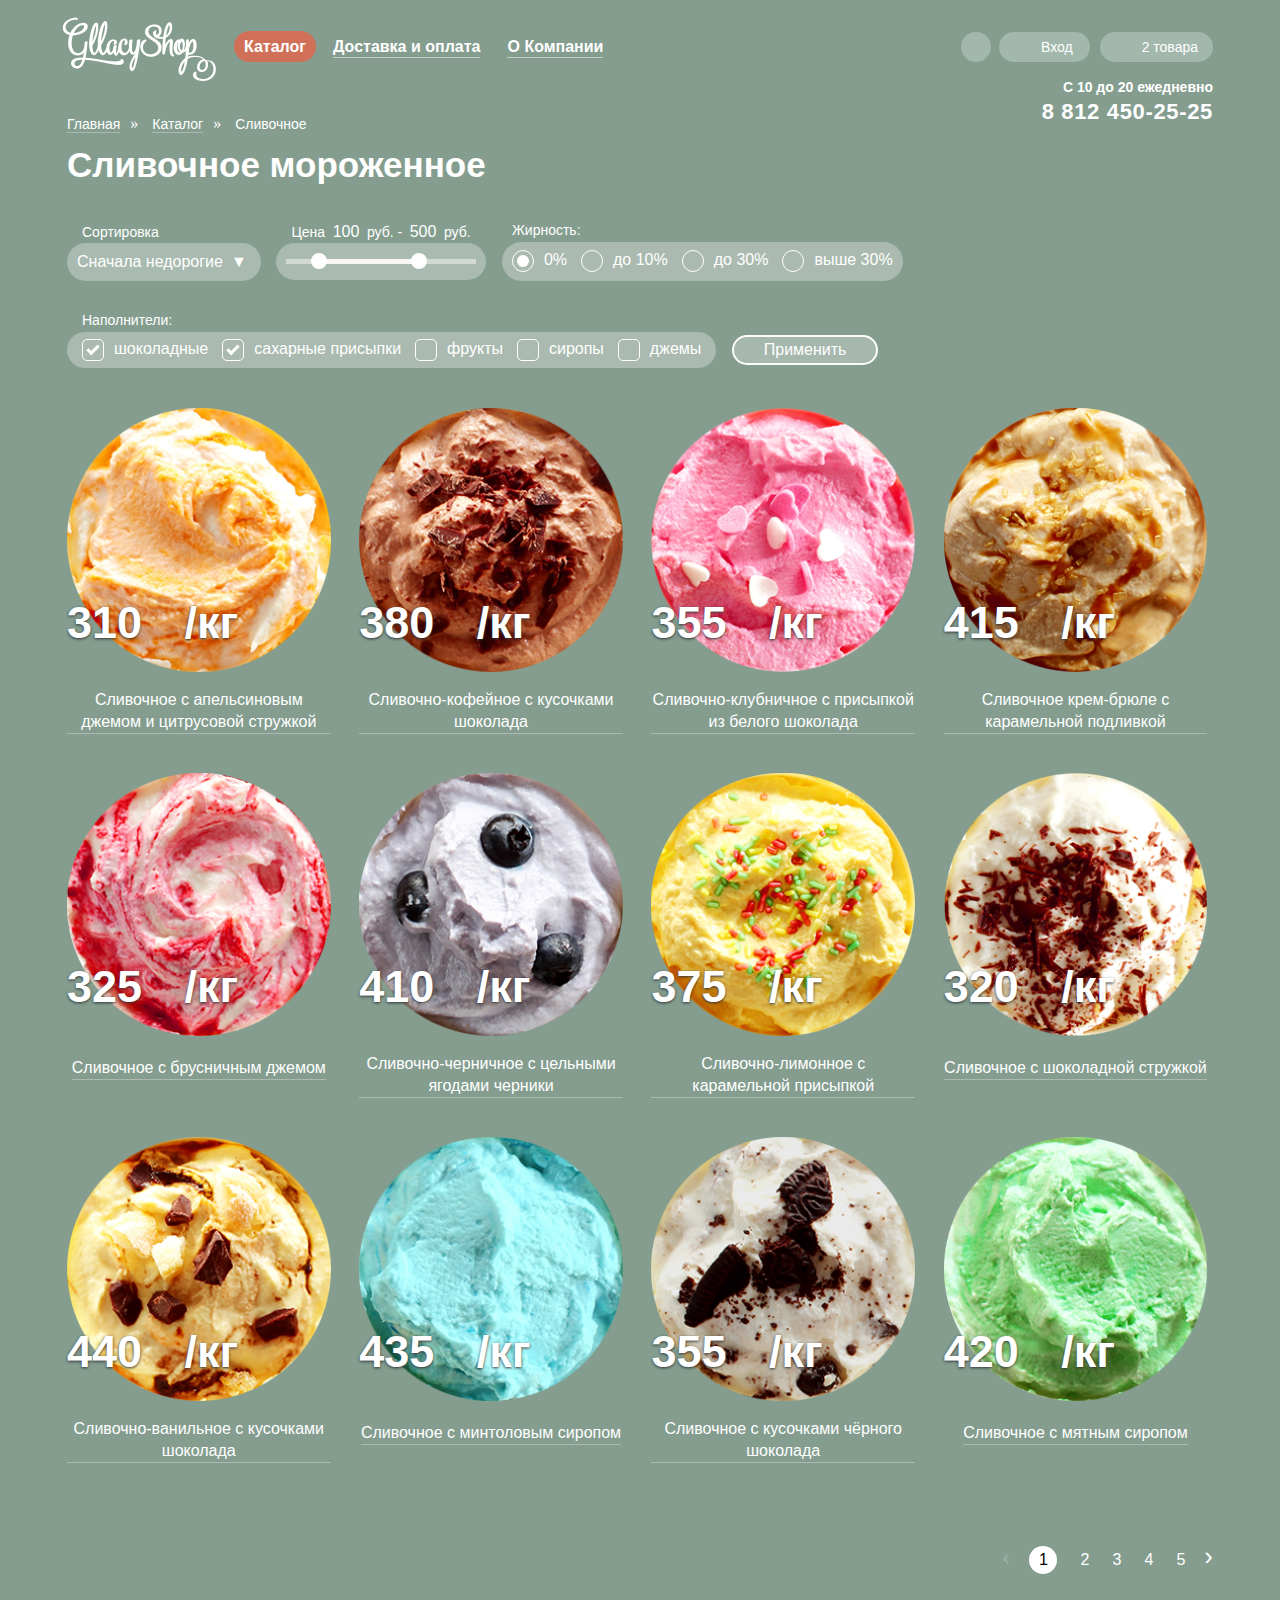
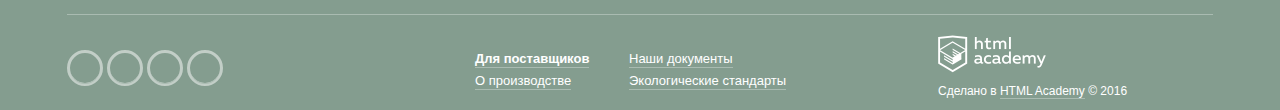
==== commit 3c2f8574: "update index.html with pixelPerfect" ====
--- a/catalog.html
+++ b/catalog.html
@@ -45,7 +45,7 @@
 								<tbody>
 									<tr>
 										<td class="header__product-del">
-											<a href="">+</a>
+											<a href="">&times</a>
 										</td>
 										<td class="header__product-img">
 											<a href=""><img src="img/cart-img1.png" height="33" width="33" alt="img1"></a>
@@ -62,7 +62,7 @@
 									</tr>
 									<tr>
 										<td class="header__product-del">
-											<a href="">+</a>
+											<a href="">&times</a>
 										</td>
 										<td class="header__product-img">
 											<a href=""><img src="img/cart-img2.png" height="33" width="33" alt="img1"></a>
@@ -205,7 +205,9 @@
 						<img src="img/product-1.png" width="267" height="267" alt="catalog__img-1">
 						<div class="catalog__price">310 <b></b>/кг</div>
 					</div>
-					<div class="catalog__desc"><a href="#">Сливочное с апельсиновым джемом и цитрусовой стружкой</a></div>
+					<div class="catalog__desc">
+						<a href="#">Сливочное с апельсиновым джемом и цитрусовой стружкой</a>
+					</div>
 
 					<div class="catalog__item-hover">
 						<a href="" class="readmore btn-red">Быстрый просмотр</a>
@@ -216,7 +218,9 @@
 						<img src="img/product-2.png" width="267" height="267" alt="catalog__img-2">
 						<div class="catalog__price">380 <b></b>/кг</div>
 					</div>
-					<div class="catalog__desc"><a href="#">Сливочно-кофейное с кусочками шоколада</a></div>
+					<div class="catalog__desc">
+						<a href="#">Сливочно-кофейное с кусочками шоколада</a>
+					</div>
 
 					<div class="catalog__item-hover">
 						<a href="" class="readmore btn-red">Быстрый просмотр</a>
@@ -227,7 +231,9 @@
 						<img src="img/product-3.png" width="267" height="267" alt="catalog__img-3">
 						<div class="catalog__price">355 <b></b>/кг</div>
 					</div>
-					<div class="catalog__desc"><a href="#">Сливочно-клубничное с присыпкой из белого шоколада</a></div>
+					<div class="catalog__desc">
+						<a href="#">Сливочно-клубничное с присыпкой из белого шоколада</a>
+					</div>
 
 					<div class="catalog__item-hover">
 						<a href="" class="readmore btn-red">Быстрый просмотр</a>
@@ -238,7 +244,9 @@
 						<img src="img/product-4.png" width="267" height="267" alt="catalog__img-4">
 						<div class="catalog__price">415 <b></b>/кг</div>
 					</div>
-					<div class="catalog__desc"><a href="#">Сливочное крем-брюле с карамельной подливкой</a></div>
+					<div class="catalog__desc">
+						<a href="#">Сливочное крем-брюле с карамельной подливкой</a>
+					</div>
 
 					<div class="catalog__item-hover">
 						<a href="" class="readmore btn-red">Быстрый просмотр</a>
@@ -250,7 +258,9 @@
 						<img src="img/product-5.png" width="267" height="267" alt="catalog__img-1">
 						<div class="catalog__price">325 <b></b>/кг</div>
 					</div>
-					<div class="catalog__desc"><a href="#">Сливочное с брусничным джемом</a></div>
+					<div class="catalog__desc">
+						<a href="#">Сливочное с брусничным джемом</a>
+					</div>
 
 					<div class="catalog__item-hover">
 						<a href="" class="readmore btn-red">Быстрый просмотр</a>
@@ -261,7 +271,9 @@
 						<img src="img/product-6.png" width="267" height="267" alt="catalog__img-2">
 					<div class="catalog__price">410 <b></b>/кг</div>
 					</div>
-					<div class="catalog__desc"><a href="#">Сливочно-черничное с цельными ягодами черники</a></div>
+					<div class="catalog__desc">
+						<a href="#">Сливочно-черничное с цельными ягодами черники</a>
+					</div>
 
 					<div class="catalog__item-hover">
 						<a href="" class="readmore btn-red">Быстрый просмотр</a>
@@ -272,7 +284,9 @@
 						<img src="img/product-7.png" width="267" height="267" alt="catalog__img-3">
 						<div class="catalog__price">375 <b></b>/кг</div>
 					</div>
-					<div class="catalog__desc"><a href="#">Сливочно-лимонное с карамельной присыпкой</a></div>
+					<div class="catalog__desc">
+						<a href="#">Сливочно-лимонное с карамельной присыпкой</a>
+					</div>
 
 					<div class="catalog__item-hover">
 						<a href="" class="readmore btn-red">Быстрый просмотр</a>
@@ -283,7 +297,9 @@
 						<img src="img/product-8.png" width="267" height="267" alt="catalog__img-4">
 						<div class="catalog__price">320 <b></b>/кг</div>
 					</div>
-					<div class="catalog__desc"><a href="#">Сливочное с шоколадной стружкой</a></div>
+					<div class="catalog__desc">
+						<a href="#">Сливочное с шоколадной стружкой</a>
+					</div>
 
 					<div class="catalog__item-hover">
 						<a href="" class="readmore btn-red">Быстрый просмотр</a>
@@ -295,7 +311,9 @@
 						<img src="img/product-9.png" width="267" height="267" alt="catalog__img-1">
 						<div class="catalog__price">440 <b></b>/кг</div>
 					</div>
-					<div class="catalog__desc"><a href="#">Сливочно-ванильное с кусочками шоколада</a></div>
+					<div class="catalog__desc">
+						<a href="#">Сливочно-ванильное с кусочками шоколада</a>
+					</div>
 
 					<div class="catalog__item-hover">
 						<a href="" class="readmore btn-red">Быстрый просмотр</a>
@@ -306,7 +324,9 @@
 						<img src="img/product-10.png" width="267" height="267" alt="catalog__img-2">
 						<div class="catalog__price">435 <b></b>/кг</div>
 					</div>
-					<div class="catalog__desc"><a href="#">Сливочное с минтоловым сиропом</a></div>
+					<div class="catalog__desc">
+						<a href="#">Сливочное с минтоловым сиропом</a>
+					</div>
 
 					<div class="catalog__item-hover">
 						<a href="" class="readmore btn-red">Быстрый просмотр</a>
@@ -317,7 +337,9 @@
 						<img src="img/product-11.png" width="267" height="267" alt="catalog__img-3">
 						<div class="catalog__price">355 <b></b>/кг</div>
 					</div>
-					<div class="catalog__desc"><a href="#">Сливочное с кусочками чёрного шоколада</a></div>
+					<div class="catalog__desc">
+						<a href="#">Сливочное с кусочками чёрного шоколада</a>
+					</div>
 
 					<div class="catalog__item-hover">
 						<a href="" class="readmore btn-red">Быстрый просмотр</a>
@@ -328,7 +350,9 @@
 						<img src="img/product-12.png" width="267" height="267" alt="catalog__img-4">
 						<div class="catalog__price">420 <b></b>/кг</div>
 					</div>
-					<div class="catalog__desc"><a href="#">Сливочное с мятным сиропом</a></div>
+					<div class="catalog__desc">
+						<a href="#">Сливочное с мятным сиропом</a>
+					</div>
 
 					<div class="catalog__item-hover">
 						<a href="" class="readmore btn-red">Быстрый просмотр</a>
--- a/css/style.css
+++ b/css/style.css
@@ -563,7 +563,6 @@
 	font-weight: 100;
 	display: inline-block;
 	border: none;
-	transform: rotate(45deg);
 	vertical-align: middle;
 }
 
@@ -658,7 +657,7 @@
 
 .header__info-worktime {
 	position: absolute;
-	bottom: -54px;
+	bottom: -64px;
 	right: 0;
 	font-size: 14px;
 	font-weight: 700;
@@ -668,8 +667,10 @@
 
 .header__info-worktime span {
 	font-size: 22px;
+	line-height: 28px;
 	font-weight: 700;
-	letter-spacing: 0.05em;
+	letter-spacing: 0.03em;
+	display: inline-block;
 }
 
 /* content */
@@ -683,11 +684,20 @@
 .slider {
 	position: relative;
 	width: 100%;
-	min-height: 600px;
+	min-height: 590px;
 }
 
 .slider__images {
 	display: none;
+	position: relative;
+}
+
+.slider__images img {
+	width: 647px;
+	height: 584px;
+	position: relative;
+	top: -13px;
+	right: 40px;
 }
 
 .slider__images.active {
@@ -699,15 +709,16 @@
 
 .slider__desc {
 	position: absolute;
-	bottom: 70px;
-	right: 20%;
+	bottom: 78px;
+	right: 23.5%;
 	width: 690px;
+	letter-spacing: -0.02em;
 }
 
 .slider__desc p {
 	font-size: 60px;
 	color: #fff;
-	line-height: 62px;
+	line-height: 60px;
 	font-weight: 900;
 	font-family: 'Roboto', Arial, sans-serif;
 	margin-bottom: 30px;
@@ -716,7 +727,8 @@
 .slider__desc .readmore {
 	font-size: 32px;
 	line-height: 62px;
-	padding: 0 40px 3px 40px;
+	margin-left: 5px;
+	padding: 0 45px 3px 40px;
 	color: #fff;
 	font-weight: 700;
 }
@@ -726,7 +738,7 @@
 	margin: 0;
 	padding: 0;
 	position: absolute;
-	bottom: 80px;
+	bottom: 97px;
 }
 
 .slider__li {
@@ -736,8 +748,8 @@
 
 .slider__li span {
 	display: inline-block;
-	width: 23px;
-	height: 23px;
+	width: 16px;
+	height: 16px;
 	border-radius: 50%;
 	border: 2px solid #fff;
 }
@@ -770,7 +782,7 @@
 .actions__item {
 	width: 48.8%;
 	float: left;
-	padding: 20px 20px 65px 20px;
+	padding: 20px 15px 65px 20px;
 	min-height: 230px;
 	box-sizing: border-box;
 	border-radius: 20px;
@@ -791,6 +803,7 @@
 	padding: 0;
 	color: #fff;
 	font-size: 35px;
+	letter-spacing: -0.01em;
 	font-family: 'Roboto', Arial, sans-serif;
 	font-weight: 700;
 }
@@ -798,18 +811,20 @@
 .actions__desc {
 	color: #fff;
 	font-size: 18px;
+	letter-spacing: -0.005em;
 	font-family: 'Roboto', Arial, sans-serif;
 	font-weight: 500;
+	margin-top: 22px;
 }
 
 .actions__link {
 	text-align: right;
 	position: absolute;
 	right: 20px;
-	bottom: 20px;
+	bottom: 25px;
 	font-size: 18px;
 	line-height: 45px;
-	padding: 0 25px 4px 25px;
+	padding: 0 25px 0px 25px;
 	font-weight: 500;
 	border-radius: 30px;
 }
@@ -833,6 +848,7 @@
 	float: left;
 	text-align: center;
 	margin-left: 2.5%;
+	position: relative;
 }
 
 .catalog__item.hit::before {
@@ -876,9 +892,16 @@
 	background: url(../img/rub.png) no-repeat 0 100%;
 }
 
+.catalog__price span {
+	font-size: 30px;
+	margin-left: 5px;
+}
+
 .catalog__desc a {
 	font-size: 16px;
 	line-height: 22px;
+	display: inline-block;
+	margin-top: -4px;
 }
 
 /* about */
@@ -888,17 +911,18 @@
 	min-height: 305px;
 	background: #ecdfc6 url(../img/vaflya.png);
 	border-radius: 15px;
-	padding: 30px 20px 25px 20px;
+	padding: 20px 20px 10px 20px;
 	box-sizing: border-box;
 	margin-bottom: 40px;
 }
 
 .about__header {
 	font-size: 24px;
+	line-height: 30px;
 	color: #323232;
 	font-weight: 700;
 	margin: 0 0 10px 0;
-	letter-spacing: 0.05em;
+	letter-spacing: 0.01em;
 	font-family: 'Roboto', Arial, sans-serif;
 }
 
@@ -910,7 +934,7 @@
 }
 
 .about__item {
-	width: 45%;
+	width: 48.4%;
 	margin-right: 2.2%;
 	display: inline-block;
 }
@@ -919,39 +943,44 @@
 	margin-right: 0;
 }
 
-.about__icon {
+.about__item::before {
+	content: '';
 	width: 49px;
 	height: 47px;
 	display: inline-block;
 	float: left;
 }
 
-.icon-ice {
+.icon-ice::before {
 	background: url(../img/sprite.png) 85.1% 0 no-repeat;
 }
 
-.icon-cow {
+.icon-cow::before {
 	background: url(../img/sprite.png) 99% 0 no-repeat;
 }
 
-.icon-leaf {
+.icon-leaf::before {
 	background: url(../img/sprite.png) 71% 0 no-repeat;
 }
 
-.icon-greed {
+.icon-greed::before {
 	background: url(../img/sprite.png) 57% 0 no-repeat;
 }
 
 .about__item p {
-	margin-left: 60px;
-	margin-top: 15px;
+	margin-left: 58px;
+	margin-top: 10px;
+	font-family: 'Roboto', Arial, sans-serif;
+	font-size: 16px;
+	line-height: 22px;
+	color: #323232;
 }
 
 /* news */
 
 .news {
 	width: 100%;
-	margin-bottom: 40px;
+	margin-bottom: 30px;
 }
 
 .news::after {
@@ -964,8 +993,7 @@
 	width: 48.86%;
 	float: left;
 	position: relative;
-	min-height: 220px;
-	background: #fff;
+	min-height: 210px;
 	border-radius: 15px;
 }
 
@@ -977,6 +1005,7 @@
 
 .news__lastnews img {
 	height: auto;
+	line-height: 0;
 }
 
 .news__name {
@@ -987,13 +1016,14 @@
 }
 
 .news__header {
-	margin: 0;
+	margin: 5px 0 0 0;
 	padding: 0;
 }
 
 .news__header a {
 	color: #353535;
 	font-size: 24px;
+	line-height: 26px;
 	font-weight: 700;
 	font-family: 'Roboto', Arial, sans-serif;
 	border: none;
@@ -1021,11 +1051,11 @@
 	line-height: 22px;
 	font-weight: 500;
 	font-family: 'Roboto', Arial, sans-serif;
-	margin: 0 0 38px 0;
+	margin: -7px 0 38px 0;
 }
 
 .news__input-mail {
-	width: 70%;
+	width: 73%;
 	box-sizing: border-box;
 	border: 1px solid #d3d3d2;
 	padding: 0 10px;
@@ -1040,7 +1070,7 @@
 
 .news__btn-submit {
 	float: right;
-	padding: 0 3%;
+	padding: 0 4%;
 	height: 40px;
 	border-radius: 20px;
 	font-size: 17px;
@@ -1432,10 +1462,10 @@
 	min-height: 80px;
 }
 
-.catalog-page .catalog__item-hover {
+.catalog__item-hover {
 	position: absolute;
 	width: 104%;
-	height: 420;
+	height: 420px;
 	top: -5px;
 	left: -5px;
 	background: rgba(255,255,255,0.3);
@@ -1459,7 +1489,7 @@
 	border-radius: 30px;
 }
 
-.catalog-page .catalog__item:hover .catalog__item-hover {
+.catalog__item:hover .catalog__item-hover {
 	display: block;
 }
 
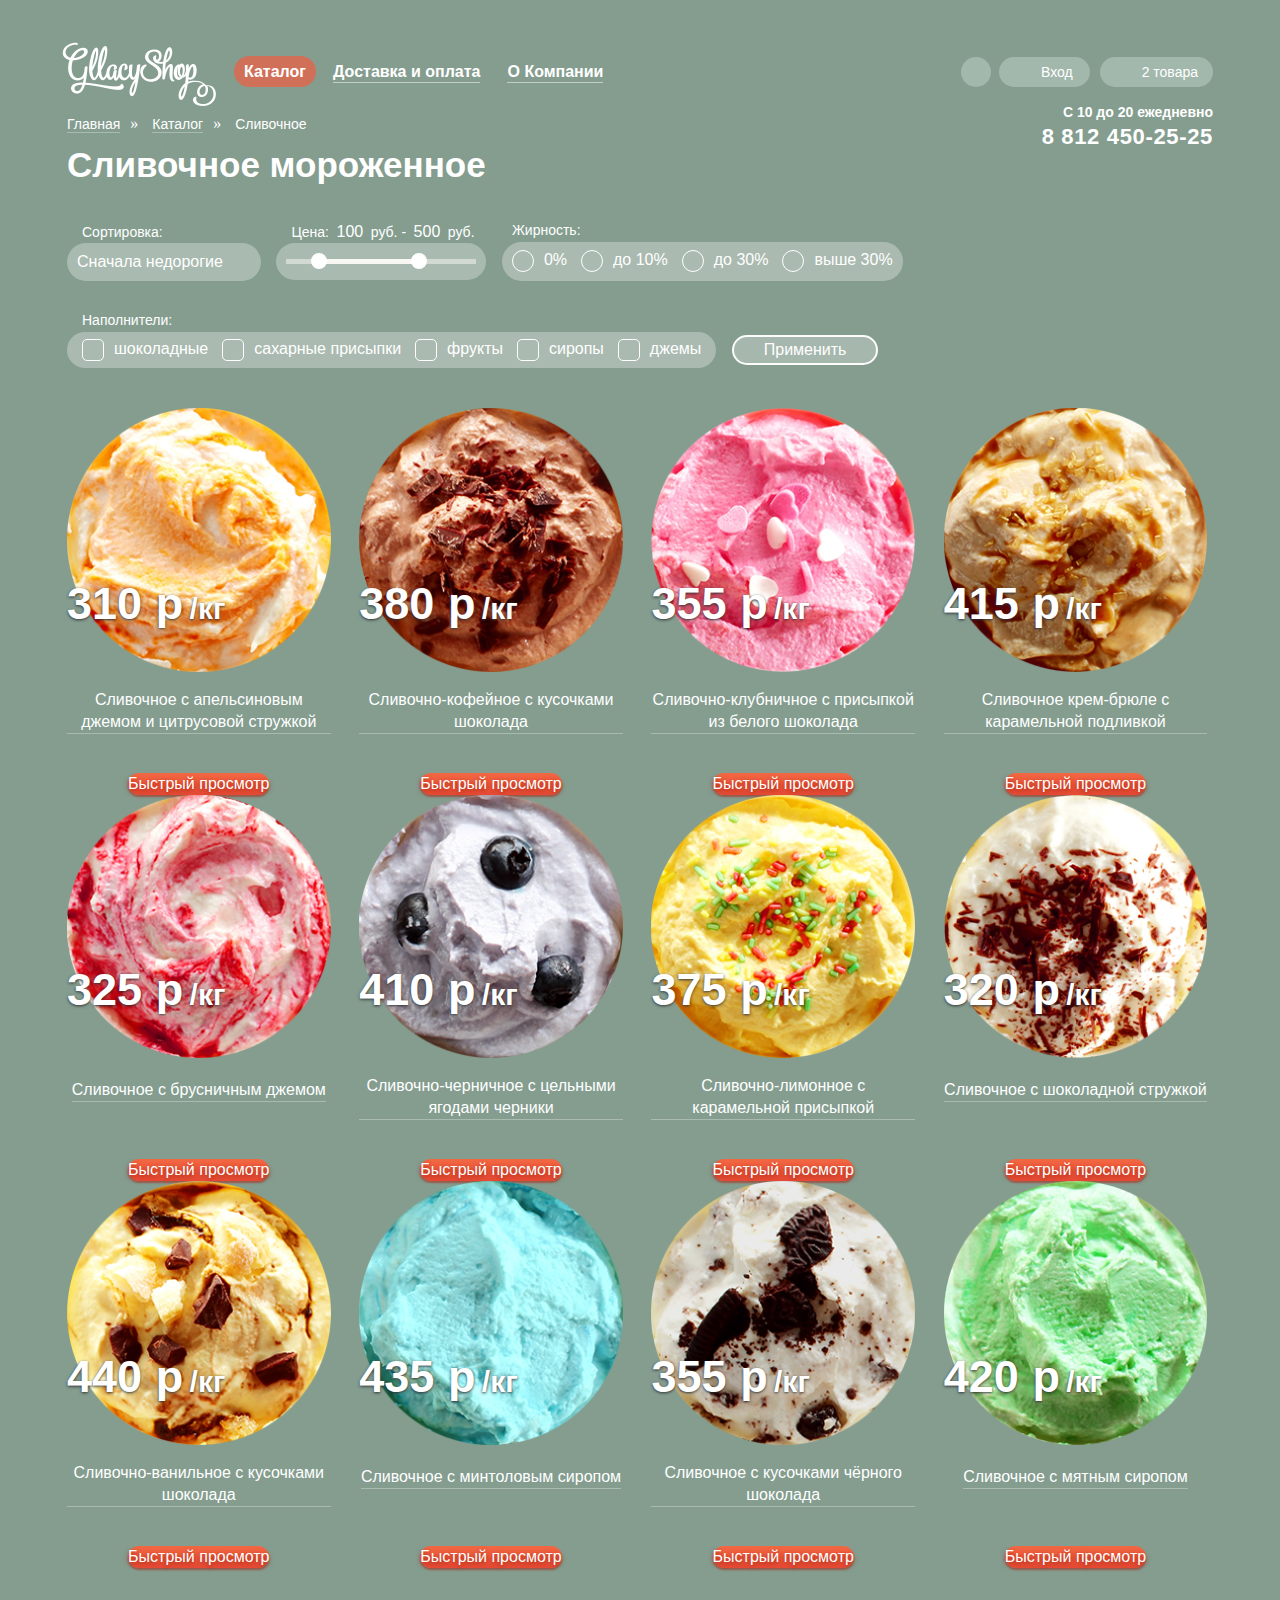
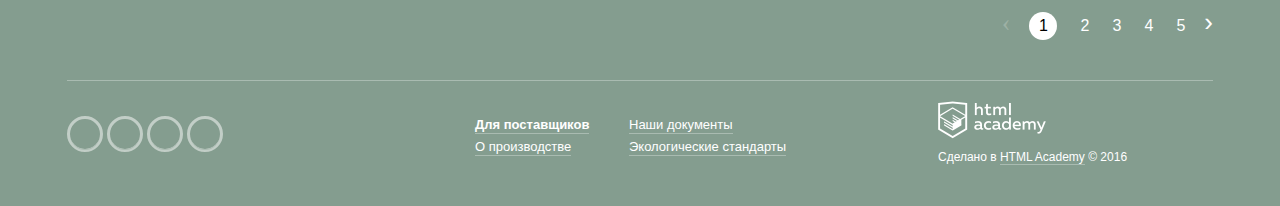
==== commit ca8c65df: "update catalog" ====
--- a/catalog.html
+++ b/catalog.html
@@ -6,7 +6,7 @@
 		<link rel="stylesheet" type="text/css" href="css/style.css" media="all" />
 		<title>HTML Academy: Глейси</title>
 	</head>
-	<body class="bg-1">
+	<body class="bg-1 catalog-page">
 		<div class="popup__overlay"></div>
 		<header class="page__header container">
 			<nav class="header__topmenu">
@@ -112,7 +112,7 @@
 			</div>
 		</header>
 
-		<main class="page__content container catalog-page">
+		<main class="page__content container">
 			<ul class="breadcrumbs">
 				<li><a href="#">Главная</a></li>
 				<li><a href="#">Каталог</a></li>
@@ -125,17 +125,17 @@
 
 			<section class="filters">
 				<div class="filters__wrap filters__wrap-sort">
-				<label class="filters__label-sort" for="sort">Сортировка</label><br>
+				<label class="filters__label-sort" for="sort">Сортировка:</label><br>
 					<select name="sort">
 						<option value="1">Сначала недорогие</option>
 						<option value="2">Сначала дорогие</option>
 						<option value="3">По жирности</option>
 					</select>
-					<div class="filters__sort-arrow">▼</div>
+					<div class="filters__sort-arrow"></div>
 				</div>
 				<div class="filters__wrap filters__wrap-price">
 					<div class="price-controls">
-						<p class="filters__label-price">Цена
+						<p class="filters__label-price">Цена:
 							<input name="min-price" type="text" value="100">
 							руб. -
 						 	<input name="max-price" type="text" value="500"> руб.
@@ -153,45 +153,45 @@
 					<span class="filters__label-fat">Жирность:</span>
 					<div class="filters__fat-bg">
 						<label>
+							<input name="fat" type="radio">
+							<div class="filters__checkbox-fat"></div><span>0%</span>
+						</label>
+						<label>
 							<input name="fat" type="radio" checked>
-							<div class="filters__checkbox-fat"><span></span></div><span>0%</span>
+							<div class="filters__checkbox-fat"></div><span>до 10%</span>
 						</label>
 						<label>
 							<input name="fat" type="radio">
-							<div class="filters__checkbox-fat"><span></span></div><span>до 10%</span>
+							<div class="filters__checkbox-fat"></div><span>до 30%</span>
 						</label>
 						<label>
 							<input name="fat" type="radio">
-							<div class="filters__checkbox-fat"><span></span></div><span>до 30%</span>
-						</label>
-						<label>
-							<input name="fat" type="radio">
-							<div class="filters__checkbox-fat last"><span></span></div><span>выше 30%</span>
+							<div class="filters__checkbox-fat last"></div><span>выше 30%</span>
 						</label>
 					</div>
 				</div>
 				<div class="filters__wrap filters__wrap-mixins">
-					<span class="filters__label-mixins">Наполнители:</span><br>
+					<span class="filters__label-mixins">Наполнители:</span>
 					<div class="filters__mixins-bg">
 						<label>
 							<input name="check_choko" type="checkbox" checked>
-							<div class="filters__checkbox-mix"><span></span></div><span>шоколадные</span>
+							<div class="filters__checkbox-mix"></div><span>шоколадные</span>
 						</label>
 						<label>
 							<input name="check_sugar" type="checkbox" checked>
-							<div class="filters__checkbox-mix"><span></span></div><span>сахарные присыпки</span>
+							<div class="filters__checkbox-mix"></div><span>сахарные присыпки</span>
 						</label>
 						<label>
 							<input name="check_fruits" type="checkbox">
-							<div class="filters__checkbox-mix"><span></span></div><span>фрукты</span>
+							<div class="filters__checkbox-mix"></div><span>фрукты</span>
 						</label>
 						<label>
 							<input name="check_surups" type="checkbox">
-							<div class="filters__checkbox-mix"><span></span></div><span>сиропы</span>
+							<div class="filters__checkbox-mix"></div><span>сиропы</span>
 						</label>
 						<label>
 							<input name="check_james" type="checkbox">
-							<div class="filters__checkbox-mix last"><span></span></div><span>джемы</span>
+							<div class="filters__checkbox-mix last"></div><span>джемы</span>
 						</label>
 					</div>
 				</div>
@@ -200,161 +200,131 @@
 			</section>
 
 			<section class="catalog">
-				<div class="catalog__item">
-					<div class="catalog__img">
-						<img src="img/product-1.png" width="267" height="267" alt="catalog__img-1">
-						<div class="catalog__price">310 <b></b>/кг</div>
-					</div>
-					<div class="catalog__desc">
-						<a href="#">Сливочное с апельсиновым джемом и цитрусовой стружкой</a>
-					</div>
-
-					<div class="catalog__item-hover">
-						<a href="" class="readmore btn-red">Быстрый просмотр</a>
-					</div>
-				</div>
-				<div class="catalog__item">
-					<div class="catalog__img">
-						<img src="img/product-2.png" width="267" height="267" alt="catalog__img-2">
-						<div class="catalog__price">380 <b></b>/кг</div>
-					</div>
-					<div class="catalog__desc">
-						<a href="#">Сливочно-кофейное с кусочками шоколада</a>
-					</div>
-
-					<div class="catalog__item-hover">
-						<a href="" class="readmore btn-red">Быстрый просмотр</a>
-					</div>
-				</div>
-				<div class="catalog__item">
-					<div class="catalog__img">
-						<img src="img/product-3.png" width="267" height="267" alt="catalog__img-3">
-						<div class="catalog__price">355 <b></b>/кг</div>
-					</div>
-					<div class="catalog__desc">
-						<a href="#">Сливочно-клубничное с присыпкой из белого шоколада</a>
-					</div>
-
-					<div class="catalog__item-hover">
-						<a href="" class="readmore btn-red">Быстрый просмотр</a>
-					</div>
-				</div>
-				<div class="catalog__item">
-					<div class="catalog__img">
-						<img src="img/product-4.png" width="267" height="267" alt="catalog__img-4">
-						<div class="catalog__price">415 <b></b>/кг</div>
-					</div>
-					<div class="catalog__desc">
-						<a href="#">Сливочное крем-брюле с карамельной подливкой</a>
-					</div>
-
-					<div class="catalog__item-hover">
-						<a href="" class="readmore btn-red">Быстрый просмотр</a>
-					</div>
-				</div>
-
-				<div class="catalog__item">
-					<div class="catalog__img">
-						<img src="img/product-5.png" width="267" height="267" alt="catalog__img-1">
-						<div class="catalog__price">325 <b></b>/кг</div>
-					</div>
-					<div class="catalog__desc">
-						<a href="#">Сливочное с брусничным джемом</a>
-					</div>
-
-					<div class="catalog__item-hover">
-						<a href="" class="readmore btn-red">Быстрый просмотр</a>
-					</div>
-				</div>
-				<div class="catalog__item">
-					<div class="catalog__img">
-						<img src="img/product-6.png" width="267" height="267" alt="catalog__img-2">
-					<div class="catalog__price">410 <b></b>/кг</div>
-					</div>
-					<div class="catalog__desc">
-						<a href="#">Сливочно-черничное с цельными ягодами черники</a>
-					</div>
-
-					<div class="catalog__item-hover">
-						<a href="" class="readmore btn-red">Быстрый просмотр</a>
-					</div>
-				</div>
-				<div class="catalog__item">
-					<div class="catalog__img">
-						<img src="img/product-7.png" width="267" height="267" alt="catalog__img-3">
-						<div class="catalog__price">375 <b></b>/кг</div>
-					</div>
-					<div class="catalog__desc">
-						<a href="#">Сливочно-лимонное с карамельной присыпкой</a>
-					</div>
-
-					<div class="catalog__item-hover">
-						<a href="" class="readmore btn-red">Быстрый просмотр</a>
-					</div>
-				</div>
-				<div class="catalog__item">
-					<div class="catalog__img">
-						<img src="img/product-8.png" width="267" height="267" alt="catalog__img-4">
-						<div class="catalog__price">320 <b></b>/кг</div>
-					</div>
-					<div class="catalog__desc">
-						<a href="#">Сливочное с шоколадной стружкой</a>
-					</div>
-
-					<div class="catalog__item-hover">
-						<a href="" class="readmore btn-red">Быстрый просмотр</a>
-					</div>
-				</div>
-
-				<div class="catalog__item">
-					<div class="catalog__img">
-						<img src="img/product-9.png" width="267" height="267" alt="catalog__img-1">
-						<div class="catalog__price">440 <b></b>/кг</div>
-					</div>
-					<div class="catalog__desc">
-						<a href="#">Сливочно-ванильное с кусочками шоколада</a>
-					</div>
-
-					<div class="catalog__item-hover">
-						<a href="" class="readmore btn-red">Быстрый просмотр</a>
-					</div>
-				</div>
-				<div class="catalog__item">
-					<div class="catalog__img">
-						<img src="img/product-10.png" width="267" height="267" alt="catalog__img-2">
-						<div class="catalog__price">435 <b></b>/кг</div>
-					</div>
-					<div class="catalog__desc">
-						<a href="#">Сливочное с минтоловым сиропом</a>
-					</div>
-
-					<div class="catalog__item-hover">
-						<a href="" class="readmore btn-red">Быстрый просмотр</a>
-					</div>
-				</div>
-				<div class="catalog__item">
-					<div class="catalog__img">
-						<img src="img/product-11.png" width="267" height="267" alt="catalog__img-3">
-						<div class="catalog__price">355 <b></b>/кг</div>
-					</div>
-					<div class="catalog__desc">
-						<a href="#">Сливочное с кусочками чёрного шоколада</a>
-					</div>
-
-					<div class="catalog__item-hover">
-						<a href="" class="readmore btn-red">Быстрый просмотр</a>
-					</div>
-				</div>
-				<div class="catalog__item">
-					<div class="catalog__img">
-						<img src="img/product-12.png" width="267" height="267" alt="catalog__img-4">
-						<div class="catalog__price">420 <b></b>/кг</div>
-					</div>
-					<div class="catalog__desc">
-						<a href="#">Сливочное с мятным сиропом</a>
-					</div>
-
-					<div class="catalog__item-hover">
+				<div class="catalog__items-row">
+					<div class="catalog__item">
+						<div class="catalog__img">
+							<img src="img/product-1.png" width="267" height="267" alt="catalog__img-1">
+							<div class="catalog__price">310 <b>р</b><span>/кг</span></div>
+						</div>
+						<div class="catalog__desc">
+							<a href="#"><span>Сливочное с апельсиновым джемом и цитрусовой стружкой</span></a>
+						</div>
+						<a href="" class="readmore btn-red">Быстрый просмотр</a>
+					</div>
+					<div class="catalog__item">
+						<div class="catalog__img">
+							<img src="img/product-2.png" width="267" height="267" alt="catalog__img-2">
+							<div class="catalog__price">380 <b>р</b><span>/кг</span></div>
+						</div>
+						<div class="catalog__desc">
+							<a href="#"><span>Сливочно-кофейное с кусочками шоколада</span></a>
+						</div>
+						<a href="" class="readmore btn-red">Быстрый просмотр</a>
+					</div>
+					<div class="catalog__item">
+						<div class="catalog__img">
+							<img src="img/product-3.png" width="267" height="267" alt="catalog__img-3">
+							<div class="catalog__price">355 <b>р</b><span>/кг</span></div>
+						</div>
+						<div class="catalog__desc">
+							<a href="#"><span>Сливочно-клубничное с присыпкой из белого шоколада</span></a>
+						</div>
+						<a href="" class="readmore btn-red">Быстрый просмотр</a>
+					</div>
+					<div class="catalog__item">
+						<div class="catalog__img">
+							<img src="img/product-4.png" width="267" height="267" alt="catalog__img-4">
+							<div class="catalog__price">415 <b>р</b><span>/кг</span></div>
+						</div>
+						<div class="catalog__desc">
+							<a href="#"><span>Сливочное крем-брюле с карамельной подливкой</span></a>
+						</div>
+						<a href="" class="readmore btn-red">Быстрый просмотр</a>
+					</div>
+				</div>
+
+				<div class="catalog__items-row">
+					<div class="catalog__item">
+						<div class="catalog__img">
+							<img src="img/product-5.png" width="267" height="267" alt="catalog__img-1">
+							<div class="catalog__price">325 <b>р</b><span>/кг</span></div>
+						</div>
+						<div class="catalog__desc">
+							<a href="#"><span>Сливочное с брусничным джемом</span></a>
+						</div>
+						<a href="" class="readmore btn-red">Быстрый просмотр</a>
+					</div>
+					<div class="catalog__item">
+						<div class="catalog__img">
+							<img src="img/product-6.png" width="267" height="267" alt="catalog__img-2">
+						<div class="catalog__price">410 <b>р</b><span>/кг</span></div>
+						</div>
+						<div class="catalog__desc">
+							<a href="#"><span>Сливочно-черничное с цельными ягодами черники</span></a>
+						</div>
+						<a href="" class="readmore btn-red">Быстрый просмотр</a>
+					</div>
+					<div class="catalog__item">
+						<div class="catalog__img">
+							<img src="img/product-7.png" width="267" height="267" alt="catalog__img-3">
+							<div class="catalog__price">375 <b>р</b><span>/кг</span></div>
+						</div>
+						<div class="catalog__desc">
+							<a href="#"><span>Сливочно-лимонное с карамельной присыпкой</span></a>
+						</div>
+						<a href="" class="readmore btn-red">Быстрый просмотр</a>
+					</div>
+					<div class="catalog__item">
+						<div class="catalog__img">
+							<img src="img/product-8.png" width="267" height="267" alt="catalog__img-4">
+							<div class="catalog__price">320 <b>р</b><span>/кг</span></div>
+						</div>
+						<div class="catalog__desc">
+							<a href="#"><span>Сливочное с шоколадной стружкой</span></a>
+						</div>
+						<a href="" class="readmore btn-red">Быстрый просмотр</a>
+					</div>
+				</div>
+
+				<div class="catalog__items-row">
+					<div class="catalog__item">
+						<div class="catalog__img">
+							<img src="img/product-9.png" width="267" height="267" alt="catalog__img-1">
+							<div class="catalog__price">440 <b>р</b><span>/кг</span></div>
+						</div>
+						<div class="catalog__desc">
+							<a href="#"><span>Сливочно-ванильное с кусочками шоколада</span></a>
+						</div>
+						<a href="" class="readmore btn-red">Быстрый просмотр</a>
+					</div>
+					<div class="catalog__item">
+						<div class="catalog__img">
+							<img src="img/product-10.png" width="267" height="267" alt="catalog__img-2">
+							<div class="catalog__price">435 <b>р</b><span>/кг</span></div>
+						</div>
+						<div class="catalog__desc">
+							<a href="#"><span>Сливочное с минтоловым сиропом</span></a>
+						</div>
+						<a href="" class="readmore btn-red">Быстрый просмотр</a>
+					</div>
+					<div class="catalog__item">
+						<div class="catalog__img">
+							<img src="img/product-11.png" width="267" height="267" alt="catalog__img-3">
+							<div class="catalog__price">355 <b>р</b><span>/кг</span></div>
+						</div>
+						<div class="catalog__desc">
+							<a href="#"><span>Сливочное с кусочками чёрного шоколада</span></a>
+						</div>
+						<a href="" class="readmore btn-red">Быстрый просмотр</a>
+					</div>
+					<div class="catalog__item">
+						<div class="catalog__img">
+							<img src="img/product-12.png" width="267" height="267" alt="catalog__img-4">
+							<div class="catalog__price">420 <b>р</b><span>/кг</span></div>
+						</div>
+						<div class="catalog__desc">
+							<a href="#"><span>Сливочное с мятным сиропом</span></a>
+						</div>
 						<a href="" class="readmore btn-red">Быстрый просмотр</a>
 					</div>
 				</div>
@@ -373,7 +343,7 @@
 			</footer>
 		</main>
 
-		<footer class="page__footer container">
+		<footer class="footer container">
 			<div class="footer__social">
 				<ul class="footer__social-list">
 					<li><a class="footer__social-link footer__twitter" href="">twitter</a></li>
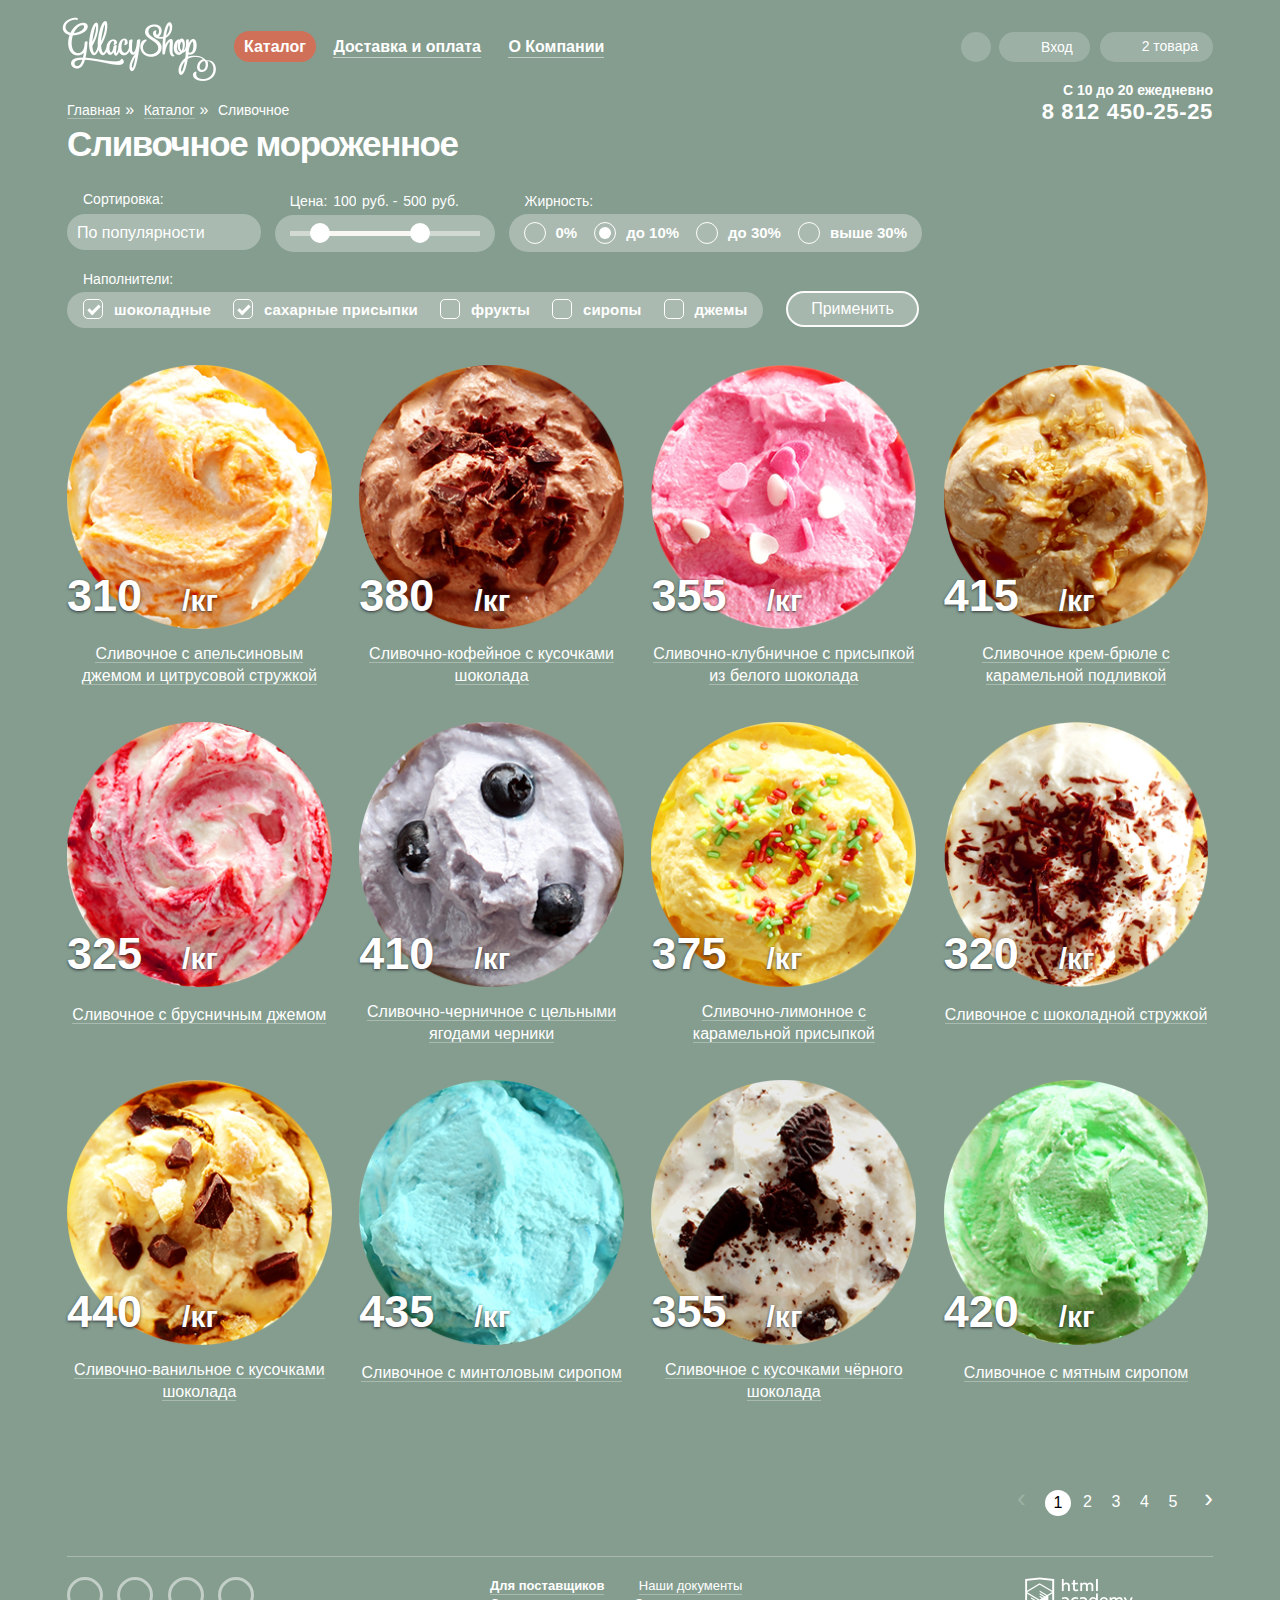
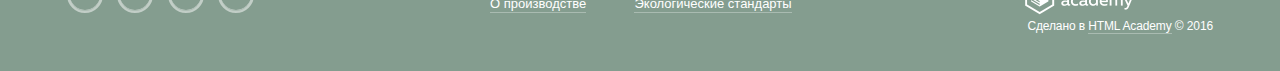
==== commit f8c9365b: "final update" ====
--- a/catalog.html
+++ b/catalog.html
@@ -45,7 +45,7 @@
 								<tbody>
 									<tr>
 										<td class="header__product-del">
-											<a href="">&times</a>
+											<a href="">&times;</a>
 										</td>
 										<td class="header__product-img">
 											<a href=""><img src="img/cart-img1.png" height="33" width="33" alt="img1"></a>
@@ -62,7 +62,7 @@
 									</tr>
 									<tr>
 										<td class="header__product-del">
-											<a href="">&times</a>
+											<a href="">&times;</a>
 										</td>
 										<td class="header__product-img">
 											<a href=""><img src="img/cart-img2.png" height="33" width="33" alt="img1"></a>
@@ -125,11 +125,12 @@
 
 			<section class="filters">
 				<div class="filters__wrap filters__wrap-sort">
-				<label class="filters__label-sort" for="sort">Сортировка:</label><br>
+				<label class="filters__label-sort">Сортировка:</label><br>
 					<select name="sort">
-						<option value="1">Сначала недорогие</option>
-						<option value="2">Сначала дорогие</option>
-						<option value="3">По жирности</option>
+						<option value="1" selected>По популярности</option>
+						<option value="2">Сначала недорогие</option>
+						<option value="3">Сначала дорогие</option>
+						<option value="4">По жирности</option>
 					</select>
 					<div class="filters__sort-arrow"></div>
 				</div>
@@ -154,19 +155,19 @@
 					<div class="filters__fat-bg">
 						<label>
 							<input name="fat" type="radio">
-							<div class="filters__checkbox-fat"></div><span>0%</span>
+							<b class="filters__checkbox-fat"></b><span>0%</span>
 						</label>
 						<label>
 							<input name="fat" type="radio" checked>
-							<div class="filters__checkbox-fat"></div><span>до 10%</span>
+							<b class="filters__checkbox-fat"></b><span>до 10%</span>
 						</label>
 						<label>
 							<input name="fat" type="radio">
-							<div class="filters__checkbox-fat"></div><span>до 30%</span>
+							<b class="filters__checkbox-fat"></b><span>до 30%</span>
 						</label>
 						<label>
 							<input name="fat" type="radio">
-							<div class="filters__checkbox-fat last"></div><span>выше 30%</span>
+							<b class="filters__checkbox-fat last"></b><span>выше 30%</span>
 						</label>
 					</div>
 				</div>
@@ -175,23 +176,23 @@
 					<div class="filters__mixins-bg">
 						<label>
 							<input name="check_choko" type="checkbox" checked>
-							<div class="filters__checkbox-mix"></div><span>шоколадные</span>
+							<b class="filters__checkbox-mix"></b><span>шоколадные</span>
 						</label>
 						<label>
 							<input name="check_sugar" type="checkbox" checked>
-							<div class="filters__checkbox-mix"></div><span>сахарные присыпки</span>
+							<b class="filters__checkbox-mix"></b><span>сахарные присыпки</span>
 						</label>
 						<label>
 							<input name="check_fruits" type="checkbox">
-							<div class="filters__checkbox-mix"></div><span>фрукты</span>
+							<b class="filters__checkbox-mix"></b><span>фрукты</span>
 						</label>
 						<label>
 							<input name="check_surups" type="checkbox">
-							<div class="filters__checkbox-mix"></div><span>сиропы</span>
+							<b class="filters__checkbox-mix"></b><span>сиропы</span>
 						</label>
 						<label>
 							<input name="check_james" type="checkbox">
-							<div class="filters__checkbox-mix last"></div><span>джемы</span>
+							<b class="filters__checkbox-mix last"></b><span>джемы</span>
 						</label>
 					</div>
 				</div>
@@ -204,7 +205,7 @@
 					<div class="catalog__item">
 						<div class="catalog__img">
 							<img src="img/product-1.png" width="267" height="267" alt="catalog__img-1">
-							<div class="catalog__price">310 <b>р</b><span>/кг</span></div>
+							<div class="catalog__price">310<b>р</b><span>/кг</span></div>
 						</div>
 						<div class="catalog__desc">
 							<a href="#"><span>Сливочное с апельсиновым джемом и цитрусовой стружкой</span></a>
@@ -214,7 +215,7 @@
 					<div class="catalog__item">
 						<div class="catalog__img">
 							<img src="img/product-2.png" width="267" height="267" alt="catalog__img-2">
-							<div class="catalog__price">380 <b>р</b><span>/кг</span></div>
+							<div class="catalog__price">380<b>р</b><span>/кг</span></div>
 						</div>
 						<div class="catalog__desc">
 							<a href="#"><span>Сливочно-кофейное с кусочками шоколада</span></a>
@@ -224,7 +225,7 @@
 					<div class="catalog__item">
 						<div class="catalog__img">
 							<img src="img/product-3.png" width="267" height="267" alt="catalog__img-3">
-							<div class="catalog__price">355 <b>р</b><span>/кг</span></div>
+							<div class="catalog__price">355<b>р</b><span>/кг</span></div>
 						</div>
 						<div class="catalog__desc">
 							<a href="#"><span>Сливочно-клубничное с присыпкой из белого шоколада</span></a>
@@ -234,7 +235,7 @@
 					<div class="catalog__item">
 						<div class="catalog__img">
 							<img src="img/product-4.png" width="267" height="267" alt="catalog__img-4">
-							<div class="catalog__price">415 <b>р</b><span>/кг</span></div>
+							<div class="catalog__price">415<b>р</b><span>/кг</span></div>
 						</div>
 						<div class="catalog__desc">
 							<a href="#"><span>Сливочное крем-брюле с карамельной подливкой</span></a>
@@ -247,7 +248,7 @@
 					<div class="catalog__item">
 						<div class="catalog__img">
 							<img src="img/product-5.png" width="267" height="267" alt="catalog__img-1">
-							<div class="catalog__price">325 <b>р</b><span>/кг</span></div>
+							<div class="catalog__price">325<b>р</b><span>/кг</span></div>
 						</div>
 						<div class="catalog__desc">
 							<a href="#"><span>Сливочное с брусничным джемом</span></a>
@@ -257,7 +258,7 @@
 					<div class="catalog__item">
 						<div class="catalog__img">
 							<img src="img/product-6.png" width="267" height="267" alt="catalog__img-2">
-						<div class="catalog__price">410 <b>р</b><span>/кг</span></div>
+						<div class="catalog__price">410<b>р</b><span>/кг</span></div>
 						</div>
 						<div class="catalog__desc">
 							<a href="#"><span>Сливочно-черничное с цельными ягодами черники</span></a>
@@ -267,7 +268,7 @@
 					<div class="catalog__item">
 						<div class="catalog__img">
 							<img src="img/product-7.png" width="267" height="267" alt="catalog__img-3">
-							<div class="catalog__price">375 <b>р</b><span>/кг</span></div>
+							<div class="catalog__price">375<b>р</b><span>/кг</span></div>
 						</div>
 						<div class="catalog__desc">
 							<a href="#"><span>Сливочно-лимонное с карамельной присыпкой</span></a>
@@ -277,7 +278,7 @@
 					<div class="catalog__item">
 						<div class="catalog__img">
 							<img src="img/product-8.png" width="267" height="267" alt="catalog__img-4">
-							<div class="catalog__price">320 <b>р</b><span>/кг</span></div>
+							<div class="catalog__price">320<b>р</b><span>/кг</span></div>
 						</div>
 						<div class="catalog__desc">
 							<a href="#"><span>Сливочное с шоколадной стружкой</span></a>
@@ -290,7 +291,7 @@
 					<div class="catalog__item">
 						<div class="catalog__img">
 							<img src="img/product-9.png" width="267" height="267" alt="catalog__img-1">
-							<div class="catalog__price">440 <b>р</b><span>/кг</span></div>
+							<div class="catalog__price">440<b>р</b><span>/кг</span></div>
 						</div>
 						<div class="catalog__desc">
 							<a href="#"><span>Сливочно-ванильное с кусочками шоколада</span></a>
@@ -300,7 +301,7 @@
 					<div class="catalog__item">
 						<div class="catalog__img">
 							<img src="img/product-10.png" width="267" height="267" alt="catalog__img-2">
-							<div class="catalog__price">435 <b>р</b><span>/кг</span></div>
+							<div class="catalog__price">435<b>р</b><span>/кг</span></div>
 						</div>
 						<div class="catalog__desc">
 							<a href="#"><span>Сливочное с минтоловым сиропом</span></a>
@@ -310,7 +311,7 @@
 					<div class="catalog__item">
 						<div class="catalog__img">
 							<img src="img/product-11.png" width="267" height="267" alt="catalog__img-3">
-							<div class="catalog__price">355 <b>р</b><span>/кг</span></div>
+							<div class="catalog__price">355<b>р</b><span>/кг</span></div>
 						</div>
 						<div class="catalog__desc">
 							<a href="#"><span>Сливочное с кусочками чёрного шоколада</span></a>
@@ -320,7 +321,7 @@
 					<div class="catalog__item">
 						<div class="catalog__img">
 							<img src="img/product-12.png" width="267" height="267" alt="catalog__img-4">
-							<div class="catalog__price">420 <b>р</b><span>/кг</span></div>
+							<div class="catalog__price">420<b>р</b><span>/кг</span></div>
 						</div>
 						<div class="catalog__desc">
 							<a href="#"><span>Сливочное с мятным сиропом</span></a>
--- a/css/style.css
+++ b/css/style.css
@@ -1,22 +1,21 @@
 /* basic */
 body {
 	font-size: 16px;
-	line-height: 22px;
-	font-family: 'Roboto Bold', 'Times New Roman', serif;
+	font-family: 'Roboto', Arial, serif;
 	color: #353535;
 	font-weight: normal;
 }
 
 body.bg-1-light {
-	background: #849d8f url(../img/sunlight-1.png) no-repeat 50% 0;
+	background: #849d8f url('../img/sunlight-1.png') no-repeat 50% 0;
 }
 
 body.bg-2-light {
-	background: #8996a6 url(../img/sunlight-2.png) no-repeat 50% 0;
+	background: #8996a6 url('../img/sunlight-2.png') no-repeat 50% 0;
 }
 
 body.bg-3-light {
-	background: #9d8b84 url(../img/sunlight-3.png) no-repeat 50% 0;
+	background: #9d8b84 url('../img/sunlight-3.png') no-repeat 50% 0;
 }
 
 body.bg-1 {
@@ -43,7 +42,7 @@
 	text-decoration: none;
 	color: #fff;
 	font-weight: 500;
-	font-family: 'Roboto', Arial, sans-serif;
+
 	border-bottom: 1px solid #a9bbb1;
 }
 
@@ -71,7 +70,7 @@
 h1 {
 	font-size: 35px;
 	line-height: 40px;
-	font-family: 'Roboto', Arial, sans-serif;
+
 	font-weight: bold;
 	color: #ffffff;
 }
@@ -79,7 +78,7 @@
 h2 {
 	font-size: 24px;
 	line-height: 30px;
-	font-family: 'Roboto', Arial, sans-serif;
+
 	font-weight: bold;
 	color: #353535;
 }
@@ -89,13 +88,12 @@
 	background: #f16743;
 	border-radius: 40px;
 	color: #fff;
-	font-family: 'Roboto', Arial, sans-serif;
+
 	text-decoration: none;
+	background: -webkit-linear-gradient(bottom, #e74b36, #f26843);
 	background: linear-gradient(to top, #e74b36, #f26843);
-	background: -moz-linear-gradient(to top, #e74b36, #f26843);
-	background: -o-linear-gradient(to top, #e74b36, #f26843);
 	background: -webkit-linear-gradient(to top, #e74b36, #f26843);
-	box-shadow: 0 2px 2px #975a4b;
+	box-shadow: 0 2px 2px rgba(172,16,0,0.64);
 	text-shadow: 0px 2px 5px #a0200b;
 	border: none;
 }
@@ -103,25 +101,21 @@
 .btn-red:hover {
 	background: #f58669;
 	color: #fff;
-	background: linear-gradient(to top, #f58669, #ec6f5e);
-	background: -moz-linear-gradient(to top, #f58669, #ec6f5e);
-	background: -o-linear-gradient(to top, #f58669, #ec6f5e);
-	background: -webkit-linear-gradient(to top, #f58669, #ec6f5e);
-	box-shadow: 0 2px 2px #975a4b;
+	background: -webkit-linear-gradient(bottom, #ec6f5e, #f58669);
+	background: linear-gradient(to top, #ec6f5e, #f58669);
+	background: -webkit-linear-gradient(to top, #ec6f5e, #f58669);
+	box-shadow: 0 2px 2px rgba(172,16,0,1);
 }
 
 .btn-red:active {
 	background: #d84732;
 	color: #fff;
+	background: -webkit-linear-gradient(bottom, #d84732, #e1613e);
 	background: linear-gradient(to top, #d84732, #e1613e);
-	background: -moz-linear-gradient(to top, #d84732, #e1613e);
-	background: -o-linear-gradient(to top, #d84732, #e1613e);
 	background: -webkit-linear-gradient(to top, #d84732, #e1613e);
-	box-shadow: 0 -2px 2px #975a4b;
+	box-shadow: inset 0 2px 2px #942718;
 	border-bottom: none;
 }
-
-/* header */
 
 .page__header {
 	min-height: 54px;
@@ -135,7 +129,6 @@
 .header__topmenu-logo {
 	width: 154px;
 	height: 64px;
-	display: inline-block;
 	float: left;
 	border: none;
 	margin-right: 15px;
@@ -143,7 +136,6 @@
 }
 
 .header__topmenu-list {
-	display: inline-block;
 	min-height: 71px;
 	margin: 0;
 	padding: 0;
@@ -163,7 +155,7 @@
 	display: inline-block;
 	position: relative;
 	color: #fff;
-	font-family: 'Roboto', Arial, sans-serif;
+
 	font-size: 16px;
 	line-height: 21px;
 	font-weight: bold;
@@ -224,13 +216,12 @@
 .header__topmenu-list ul li {
 	padding: 0px;
 	position: relative;
-	/*height: 28px;*/
 }
 
 .header__topmenu-list ul li a {
 	text-decoration: none;
 	color: #343434;
-	font-family: 'Roboto', Arial, sans-serif;
+
 	font-size: 14px;
 	display: inline-block;
 	font-weight: normal;
@@ -267,7 +258,6 @@
 }
 
 .header__info {
-	/*width: 29%;*/
 	float: right;
 	text-align: right;
 	margin-top: 15px;
@@ -277,14 +267,13 @@
 .header__info-btns {
 	text-align: right;
 	height: 30px;
-	/*width: 244px;*/
 }
 
 .header__info-search {
 	display: inline-block;
 	width: 30px;
 	height: 30px;
-	background: #a2b8ac;
+	background: rgba(255,255,255,0.2);
 	border-radius: 50%;
 	position: relative;
 	margin-right: 8px;
@@ -292,7 +281,7 @@
 }
 
 .icon-search {
-	background: url(../img/sprite.png) 0 0 no-repeat;
+	background: url('../img/sprite.png') 0 0 no-repeat;
 	display: inline-block;
 	width: 20px;
 	height: 20px;
@@ -304,10 +293,10 @@
 .icon-search::after {
 	content: '';
 	display: block;
-	height: 4px;
+	height: 10px;
 	width: 20px;
 	position: relative;
-	top: 25px;
+	top: 18px;
 }
 
 .header__search-form {
@@ -330,13 +319,13 @@
 	padding: 0px 11px;
 	box-sizing: border-box;
 	border-radius: 5px;
-	font-family: 'Roboto', Arial, sans-serif;
+
 	color: #999;
 	font-size: 14px;
 }
 
 .header__info-search:hover {
-	background: #f8f7f4;
+	background: rgb(248,247,244);
 }
 
 .header__info-search:active {
@@ -352,13 +341,11 @@
 }
 
 .header__info-login {
-	display: inline-block;
-	background: #a2b8ac;
+	background: rgba(255,255,255,0.2);
 	position: relative;
 	vertical-align: middle;
 	border-radius: 20px;
 	padding: 0px 17px 0px 15px;
-	font-family: 'Roboto', Arial, sans-serif;
 	font-size: 14px;
 	line-height: 30px;
 	color: #fff;
@@ -368,10 +355,9 @@
 }
 
 .icon-login {
-	display: inline-block;
 	width: 20px;
 	height: 20px;
-	background: url(../img/sprite.png) -20px 0 no-repeat;
+	background: url('../img/sprite.png') -20px 0 no-repeat;
 	float: left;
 	margin-right: 7px;
 	margin-top: 4px;
@@ -384,7 +370,7 @@
 	height: 4px;
 	width: 67px;
 	position: relative;
-	top: 25px
+	top: 26px;
 }
 
 .header__login-form {
@@ -415,7 +401,7 @@
 	padding: 0px 11px;
 	box-sizing: border-box;
 	border-radius: 5px;
-	font-family: 'Roboto', Arial, sans-serif;
+
 	color: #999;
 	font-size: 14px;
 	margin-bottom: 10px;
@@ -432,7 +418,7 @@
 	color: #333;
 	border: none;
 	text-decoration: underline;
-	font-family: 'Roboto', Arial, sans-serif;
+
 	font-size: 13px;
 	line-height: 17px;
 	display: block;
@@ -447,14 +433,17 @@
 	margin-top: 5px;
 	float: left;
 	font-size: 15px;
-	line-height: 24px;
-	padding: 5px 25px 6px 25px;
+	line-height: 36px;
+	width: 102px;
+	text-align: center;
+	padding: 0px;
 	font-weight: 500;
 	border-radius: 30px;
+	text-shadow: none;
 }
 
 .header__info-login:hover {
-	background: #f8f7f4;
+	background: rgb(248,247,244);
 }
 
 .header__info-login:active {
@@ -479,14 +468,11 @@
 }
 
 .header__info-cart {
-	display: inline-block;
-	background: #a2b8ac;
+	background: rgba(255,255,255,0.2);
 	position: relative;
 	border-radius: 20px;
-	padding: 0px 15px 0px 15px;
-	font-family: 'Roboto', Arial, sans-serif;
+	padding: 6px 15px 4px 15px;
 	font-size: 14px;
-	line-height: 30px;
 	text-decoration: none;
 	color: #fff;
 	float: right;
@@ -498,12 +484,11 @@
 }
 
 .icon-cart {
-	display: inline-block;
 	width: 20px;
 	height: 20px;
-	background: url(../img/sprite.png) -46px 0 no-repeat;
+	background: url('../img/sprite.png') -46px 0 no-repeat;
 	float: left;
-	margin-top: 5px;
+	margin-top: 0px;
 	margin-right: 7px;
 }
 
@@ -528,7 +513,6 @@
 	padding: 25px 15px;
 	box-shadow: 0 20px 20px rgba(0,0,0,0.4);
 	color: #333;
-	font-family: 'Roboto', Arial, sans-serif;
 	font-size: 13px;
 	display: none;
 }
@@ -594,7 +578,6 @@
 	border-bottom: none;
 	font-size: 13px;
 	line-height: 15px;
-	font-family: 'Roboto', Arial, sans-serif;
 	font-weight: normal;
 }
 
@@ -630,10 +613,12 @@
 	padding: 5px 22px;
 	font-weight: 500;
 	border-radius: 30px;
+	text-shadow: none;
+	color: #fefefe;
 }
 
 .header__info-cart:hover {
-	background: #f8f7f4;
+	background: rgb(248,247,244);
 }
 
 .header__info-cart > a {
@@ -673,14 +658,6 @@
 	display: inline-block;
 }
 
-/* content */
-
-.content {
-
-}
-
-/* slider */
-
 .slider {
 	position: relative;
 	width: 100%;
@@ -690,14 +667,17 @@
 .slider__images {
 	display: none;
 	position: relative;
+	box-sizing: border-box;
+	padding: 0;
+	margin: 0;
 }
 
 .slider__images img {
 	width: 647px;
 	height: 584px;
 	position: relative;
-	top: -13px;
-	right: 40px;
+	top: 2px;
+	right: -2px;
 }
 
 .slider__images.active {
@@ -709,8 +689,9 @@
 
 .slider__desc {
 	position: absolute;
-	bottom: 78px;
-	right: 23.5%;
+	top: 251px;
+	left: 50%;
+	margin-left: -345px;
 	width: 690px;
 	letter-spacing: -0.02em;
 }
@@ -720,7 +701,7 @@
 	color: #fff;
 	line-height: 60px;
 	font-weight: 900;
-	font-family: 'Roboto', Arial, sans-serif;
+
 	margin-bottom: 30px;
 }
 
@@ -738,7 +719,7 @@
 	margin: 0;
 	padding: 0;
 	position: absolute;
-	bottom: 97px;
+	bottom: 82px;
 }
 
 .slider__li {
@@ -763,11 +744,9 @@
 	background: #fff;
 }
 
-/* actions */
-
 .actions {
-	margin-top: -40px;
-	margin-bottom: 40px;
+	margin-top: -25px;
+	margin-bottom: 42px;
 	width: 100%;
 	position: relative;
 	min-height: 230px;
@@ -780,21 +759,21 @@
 }
 
 .actions__item {
-	width: 48.8%;
+	width: 48.95%;
 	float: left;
 	padding: 20px 15px 65px 20px;
 	min-height: 230px;
 	box-sizing: border-box;
-	border-radius: 20px;
+	border-radius: 15px;
 	position: relative;
 }
 
 .block-left {
-	background: #41010B url(../img/berry.png) no-repeat;
+	background: #41010B url('../img/berry.png') no-repeat;
 }
 
 .block-right {
-	background: #5f3821 url(../img/chocko.png) no-repeat;
+	background: #5f3821 url('../img/chocko.png') no-repeat;
 	float: right;
 }
 
@@ -804,7 +783,7 @@
 	color: #fff;
 	font-size: 35px;
 	letter-spacing: -0.01em;
-	font-family: 'Roboto', Arial, sans-serif;
+
 	font-weight: 700;
 }
 
@@ -812,7 +791,7 @@
 	color: #fff;
 	font-size: 18px;
 	letter-spacing: -0.005em;
-	font-family: 'Roboto', Arial, sans-serif;
+
 	font-weight: 500;
 	margin-top: 22px;
 }
@@ -824,17 +803,17 @@
 	bottom: 25px;
 	font-size: 18px;
 	line-height: 45px;
-	padding: 0 25px 0px 25px;
+	padding: 0 23px 0px 23px;
 	font-weight: 500;
 	border-radius: 30px;
-}
-
-/* catalog */
+	text-shadow: none;
+}
 
 .catalog {
 	width: 100%;
 	position: relative;
-	margin-bottom: 40px;
+	margin-top: -5px;
+	margin-bottom: 0px;
 }
 
 .catalog::after {
@@ -844,20 +823,55 @@
 }
 
 .catalog__item {
-	width: 23%;
+	width: 23.2%;
 	float: left;
 	text-align: center;
-	margin-left: 2.5%;
-	position: relative;
-}
+	margin-left: 2.4%;
+	padding: 0 0 75px 0;
+	position: relative;
+	margin-bottom: -35px;
+}
+
+.catalog__item .readmore {
+	display: none;
+}
+
+.catalog__item:hover {
+	background: rgba(255,255,255,0.3);
+	border-radius: 5px;
+	box-shadow: 0px 20px 20px rgba(0,0,0,0.4);
+	z-index: 5;
+}
+
+.catalog__item:hover .readmore {
+	display: inline-block;
+	position: absolute;
+	line-height: 36px;
+	left: 50%;
+	width: 70%;
+	margin-left: -35%;
+	bottom: 23px;
+	text-shadow: none;
+	font-weight: bold;
+}
+
+@media (max-width: 1000px) and (min-width: 600px) {
+	.catalog__item:hover .readmore {
+		width: 90%;
+		margin-left: -45%;
+		left: 50%;
+	}
+}
+
 
 .catalog__item.hit::before {
 	content: '';
 	display: block;
 	position: absolute;
+	left: -5px;
 	width: 62px;
 	height: 62px;
-	background: url(../img/hit.png) no-repeat;
+	background: url('../img/hit.png') no-repeat;
 	color: #303030;
 	z-index: 2;
 }
@@ -873,23 +887,25 @@
 
 .catalog__item .catalog__img img {
 	height: auto;
+	z-index: 1;
 }
 
 .catalog__price {
 	font-size: 45px;
 	color: #fff;
 	font-weight: 700;
-	font-family: 'Roboto', Arial, sans-serif;
 	text-shadow: 0 1px 3px #313235;
 	position: absolute;
-	bottom: 20px;
+	bottom: 10px;
 }
 
 .catalog__price b {
 	display: inline-block;
 	height: 45px;
+	line-height: 85px;
 	width: 30px;
-	background: url(../img/rub.png) no-repeat 0 100%;
+	font-size: 0;
+	background: url('../img/rub.png') no-repeat 0 100%;
 }
 
 .catalog__price span {
@@ -902,14 +918,25 @@
 	line-height: 22px;
 	display: inline-block;
 	margin-top: -4px;
-}
-
-/* about */
+	border: none;
+}
+
+.catalog__item a span {
+	border-bottom: 1px solid #a9bbb1;
+}
+
+.catalog__desc a:hover {
+	color: #fff;
+}
+
+.catalog__item a:hover span {
+	border: none;
+}
 
 .about {
 	width: 100%;
 	min-height: 305px;
-	background: #ecdfc6 url(../img/vaflya.png);
+	background: #ecdfc6 url('../img/vaflya.png');
 	border-radius: 15px;
 	padding: 20px 20px 10px 20px;
 	box-sizing: border-box;
@@ -921,9 +948,8 @@
 	line-height: 30px;
 	color: #323232;
 	font-weight: 700;
-	margin: 0 0 10px 0;
+	margin: 5px 0 14px 0;
 	letter-spacing: 0.01em;
-	font-family: 'Roboto', Arial, sans-serif;
 }
 
 .about__list {
@@ -947,40 +973,35 @@
 	content: '';
 	width: 49px;
 	height: 47px;
-	display: inline-block;
 	float: left;
 }
 
 .icon-ice::before {
-	background: url(../img/sprite.png) 85.1% 0 no-repeat;
+	background: url('../img/sprite.png') 85.1% 0 no-repeat;
 }
 
 .icon-cow::before {
-	background: url(../img/sprite.png) 99% 0 no-repeat;
+	background: url('../img/sprite.png') 99% 0 no-repeat;
 }
 
 .icon-leaf::before {
-	background: url(../img/sprite.png) 71% 0 no-repeat;
+	background: url('../img/sprite.png') 71% 0 no-repeat;
 }
 
 .icon-greed::before {
-	background: url(../img/sprite.png) 57% 0 no-repeat;
+	background: url('../img/sprite.png') 57% 0 no-repeat;
 }
 
 .about__item p {
-	margin-left: 58px;
-	margin-top: 10px;
-	font-family: 'Roboto', Arial, sans-serif;
+	margin: 9px 0 10px 58px;
 	font-size: 16px;
 	line-height: 22px;
 	color: #323232;
 }
 
-/* news */
-
 .news {
 	width: 100%;
-	margin-bottom: 30px;
+	margin-bottom: 40px;
 }
 
 .news::after {
@@ -995,29 +1016,34 @@
 	position: relative;
 	min-height: 210px;
 	border-radius: 15px;
+	background: #fff;
+	overflow: hidden;
+	line-height: 0;
 }
 
 .news__lastnews-info {
 	position: absolute;
-	width: 60%;
 	margin: 20px 0 0 20px;
 }
 
 .news__lastnews img {
 	height: auto;
+	max-width: none;
 	line-height: 0;
 }
 
 .news__name {
 	color: #5a5a5a;
 	font-size: 16px;
+	line-height: 20px;
 	font-weight: 500;
-	font-family: 'Roboto', Arial, sans-serif;
+
 }
 
 .news__header {
 	margin: 5px 0 0 0;
 	padding: 0;
+	width: 300px;
 }
 
 .news__header a {
@@ -1025,24 +1051,39 @@
 	font-size: 24px;
 	line-height: 26px;
 	font-weight: 700;
-	font-family: 'Roboto', Arial, sans-serif;
-	border: none;
-	text-decoration: underline;
+
+	text-decoration: none;
+	border-bottom: 2px solid #353535;
 }
 
 .news__header a:hover,
 .news__header a:active {
 	color: #ec593c;
+	border-color: #ec593c;
 }
 
 .news__sendmail {
 	width: 48.86%;
 	float: right;
-	background: url(../img/sendmail.png) no-repeat;
+	background: url('../img/sendmail.png') no-repeat;
 	border-radius: 15px;
 	min-height: 220px;
-	padding: 38px 2.5%;
+	padding: 38px 2.5% 10px 2.5%;
 	box-sizing: border-box;
+	position: relative;
+}
+
+.news__sendmail::after {
+	content: '';
+	display: block;
+	height: 220px;
+	width: 19px;
+	position: absolute;
+	transform: rotate(180deg);
+	right: 0;
+	top: 0;
+	border-radius: 0 15px 15px 0;
+	background: url('../img/sendmail.png') no-repeat;
 }
 
 .news__sendmail p {
@@ -1050,7 +1091,6 @@
 	font-size: 16px;
 	line-height: 22px;
 	font-weight: 500;
-	font-family: 'Roboto', Arial, sans-serif;
 	margin: -7px 0 38px 0;
 }
 
@@ -1065,7 +1105,12 @@
 	font-size: 16px;
 	line-height: 24px;
 	font-weight: 500;
-	font-family: 'Roboto', Arial, sans-serif;
+}
+
+@media (max-width: 1090px) and (min-width: 600px) {
+	.news__input-mail {
+		width: 63%;
+	}
 }
 
 .news__btn-submit {
@@ -1078,8 +1123,6 @@
 	font-weight: 500;
 }
 
-/* map */
-
 .map {
 	width: 100%;
 	min-height: 430px;
@@ -1087,14 +1130,18 @@
 	position: relative;
 }
 
+.nojs .map {
+	background: #fff url('../img/map.png') no-repeat;
+}
+
 #contactmap {
 	min-width: 980px;
 }
 
 .map__address {
 	position: absolute;
-	bottom: -330px;
-	right: 20px;
+	bottom: -370px;
+	right: 25px;
 	width: 305px;
 	height: 305px;
 	padding: 30px 25px;
@@ -1105,35 +1152,40 @@
 }
 
 .map__address p {
-	margin: 0 0 24px 0;
+	margin: 0 0 20px 0;
 	color: #343434;
 	font-size: 14px;
 	line-height: 20px;
+	letter-spacing: 0.02em;
 	font-weight: normal;
-	font-family: 'Roboto', Arial, sans-serif;
+
 }
 
 .map__address strong {
 	font-size: 18px;
-	line-height: 22px;
+	line-height: 24px;
+}
+
+p.map__last-p {
+	line-height: 24px;
+	margin: -2px 0 22px 0;
 }
 
 .map__form-link {
-	text-align: right;
+	text-align: center;
+	width: 100%;
 	font-size: 18px;
 	line-height: 45px;
-	padding: 0 25px 4px 25px;
+	padding: 0 25px 0px 25px;
 	font-weight: 500;
 	border-radius: 30px;
-}
-
-/* ----------- catalog page --------- */
-
-.catalog-page {
-	padding-top: 25px;
-}
-
-/* breadcrumbs */
+	box-sizing: border-box;
+	letter-spacing: -0.02em;
+}
+
+.catalog-page .page__content {
+	padding-top: 13px;
+}
 
 .breadcrumbs {
 	list-style: none;
@@ -1145,22 +1197,17 @@
 	display: inline;
 }
 
-.breadcrumbs li a {
+.breadcrumbs li a,
+.breadcrumbs li span {
+	color: #fff;
 	font-size: 14px;
-}
-
-.breadcrumbs li span {
-	color: #fff;
-	font-size: 14px;
-	font-family: 'Roboto', Arial, sans-serif;
-
 }
 
 .breadcrumbs li::after {
 	content: '»';
 	display: inline;
 	width: 10px;
-	padding: 0 10px;
+	padding: 0 5px;
 	color: #fff;
 }
 
@@ -1170,21 +1217,21 @@
 	padding: 0;
 }
 
-/* content__header */
-
 .catalog-page h1 {
-	margin: 10px 0 30px 0;
-}
-
-/* filters */
+	margin: 5px 0 26px 0;
+	letter-spacing: -0.04em;
+}
+
 .filters {
 	margin-bottom: 40px;
+	line-height: 0;
+	font-size: 0;
 }
 
 .filters__wrap {
 	display: inline-block;
 	position: relative;
-	margin-right: 1%;
+	margin-right: 1.2%;
 }
 
 .filters__label-sort,
@@ -1193,9 +1240,11 @@
 .filters__label-mixins {
 	color: #fff;
 	font-size: 14px;
+	line-height: 18px;
+	margin-bottom: 6px;
 	font-weight: 500;
-	font-family: 'Roboto', Arial, sans-serif;
-	padding-left: 15px;
+	padding-left: 16px;
+	display: inline-block;
 
 }
 
@@ -1204,7 +1253,7 @@
 	width: 194px;
 	background: #a9bab0;
 	padding: 0 10px 0 10px;
-	height: 38px;
+	height: 36px;
 	border-radius: 40px;
 	color: #fff;
 	font-size: 16px;
@@ -1212,45 +1261,46 @@
 	-moz-appearance: none;
 	-webkit-appearance: none;
 	-o-appearance: none;
-	font-family: 'Roboto', Arial, sans-serif;
+	appearance: none;
+	cursor: pointer;
 }
 
 .filters__sort-arrow {
 	display: inline-block;
-	width: 10px;
-	height: 16px;
-	position: absolute;
-	top: 30px;
-	right: 20px;
-	color: #fff;
-}
-
-.filters__wrap-sort select:hover {
+	width: 7px;
+	height: 5px;
+	position: absolute;
+	top: 40px;
+	right: 15px;
+	color: #fff;
+	background: url('../img/arrow.png') no-repeat 0 -5px;
+}
+
+.filters__wrap-sort select:hover,
+.filters__wrap-sort select:focus {
 	background: #fff;
 	color: #343434;
 }
 
-.filters__wrap-sort select:hover + .filters__sort-arrow {
+.filters__wrap-sort select:hover + .filters__sort-arrow,
+.filters__wrap-sort select:focus + .filters__sort-arrow {
 	color: #343434;
+	background-position: 0 0;
 }
 
 .filters__wrap-price {
-	top: -30px;
-	width: 210px;
-	position: relative;
-}
-
-
-.price-controls {
-  /*font-size: 0;*/
-  color: #fff;
-  font-family: 'Roboto', 'Arial', sans-serif;
-  font-size: 16px;
-}
-
-.price-controls p {
-	margin: 0;
+	top: -32px;
+	width: 220px;
+	position: relative;
+}
+
+.filters__label-price {
+	margin: 0 0 5px 0;
 	padding-left: 15px;
+	color: #fff;
+	font-family: 'Roboto', 'Arial', sans-serif;
+	font-size: 14px;
+	font-weight: 500;
 }
 
 .max-price {
@@ -1259,9 +1309,9 @@
 
 .price-controls input {
   font-family: 'Roboto', 'Arial', sans-serif;
-  font-size: 16px;
+  font-size: 14px;
   color: #fff;
-  width: 30px;
+  width: 23px;
   text-align: center;
   border: none;
   border-radius: 5px;
@@ -1271,10 +1321,9 @@
 
 .range-controls {
 	position: relative;
-	padding: 16px 10px;
+	padding: 16px 15px;
 	background: #a9bab0;
 	border-radius: 40px;
-	/*margin-top: -30px;*/
 }
 
 .range-controls .scale {
@@ -1296,48 +1345,52 @@
   width: 0px;
   height: 0px;
   cursor: pointer;
-  border: 8px solid #fff;
+  border: 10px solid #fff;
   border-radius: 50%;
   background: #f8f7f4;
 }
 
 .range-controls .toggle-min {
   left: 35px;
-  top: 10px;
+  top: 8px;
 }
 
 .range-controls .toggle-max {
   left: 135px;
-  top: 10px;
-}
+  top: 8px;
+}
+
 
 .filters__wrap-fat {
 	margin-right: 0;
 }
 
+.filters__fat-bg {
+	background: #aabab0;
+	position: relative;
+	height: 38px;
+	border-radius: 40px;
+	padding: 0 15px;
+	top: -2px;
+}
+
 .filters__wrap-fat input {
 	display: none;
 }
 
 .filters__checkbox-fat {
 	display: inline-block;
+	height: 20px;
 	width: 20px;
-	height: 20px;
 	border: 1px solid #fff;
 	border-radius: 50%;
 	position: relative;
-	margin-right: 10px;
-}
-
-.filters__fat-bg {
-	background: #aabab0;
-	padding: 8px 10px 3px 10px;
-	border-radius: 40px;
-	position: relative;
-	top: 5px;
-}
-
-.filters__checkbox-fat span {
+	top: 8px;
+	cursor: pointer;
+}
+
+.filters__checkbox-fat::after {
+	content: '';
 	display: inline-block;
 	position: absolute;
 	width: 12px;
@@ -1347,106 +1400,122 @@
 	left: 4px;
 }
 
-.filters__wrap-fat input:checked + .filters__checkbox-fat span  {
+.filters__wrap-fat input:checked + .filters__checkbox-fat::after  {
 	background: #fff;
 }
 
-.filters__wrap-fat span {
+.filters__checkbox-fat + span {
 	font-family: 'Roboto', 'Arial', sans-serif;
-	font-size: 16px;
-	line-height: 20px;
+	font-size: 15px;
+	line-height: 38px;
+	font-weight: bold;
 	vertical-align: top;
 	color: #fff;
-	display: inline-block;
-	margin-right: 10px;
+	padding: 0 17px 0 10px;
+	cursor: pointer;
 }
 
 .filters__checkbox-fat.last + span {
-	margin-right: 0;
-}
-
-span.filters__label-fat {
-	margin: 0;
-	padding: 0px 10px;
-	position: relative;
-	display: inline-block;
-	top: 5px;
-	font-family: 'Roboto', 'Arial', sans-serif;
-	font-size: 14px;
+	padding-right: 0px;
+}
+
+.filters__wrap-mixins {
+	margin-right: 2%;
 }
 
 .filters__wrap-mixins input {
 	display: none;
 }
 
+.filters__label-mixins {
+	margin-top: -22px;
+}
+
 .filters__mixins-bg {
 	background: #aabab0;
-	padding: 7px 15px;
+	position: relative;
+	height: 36px;
 	border-radius: 40px;
-	position: relative;
+	padding: 0 16px;
+	top: -2px;
+	line-height: 0;
 }
 
 .filters__checkbox-mix {
 	display: inline-block;
-	width: 20px;
-	height: 20px;
+	width: 18px;
+	height: 18px;
 	border: 1px solid #fff;
 	border-radius: 5px;
 	position: relative;
+	top: 7px;
 	vertical-align: top;
-	margin-right: 10px;
-}
-
-.filters__checkbox-mix span {
+	cursor: pointer;
+}
+
+.filters__checkbox-mix::after {
+	content: '';
 	display: inline-block;
 	position: absolute;
 	width: 9px;
 	height: 4px;
 	top: 5px;
 	left: 4px;
-	transform: rotate(-45deg);
-}
-
-.filters__wrap-mixins input:checked + .filters__checkbox-mix span  {
+	-webkit-transform: rotate(-45deg);
+	        transform: rotate(-45deg);
+}
+
+.filters__wrap-mixins input:checked + .filters__checkbox-mix::after  {
+	content: '';
 	border-bottom: 3px solid #fff;
 	border-left: 3px solid #fff;
 }
 
-.filters__wrap-mixins span {
-	margin-right: 10px;
+.filters__checkbox-mix + span {
+	font-family: 'Roboto', 'Arial', sans-serif;
+	font-size: 15px;
+	font-weight: bold;
+	line-height: 36px;
+	letter-spacing: 0.01em;
+	vertical-align: middle;
+	color: #fff;
+	display: inline-block;
+	padding: 0 22px 0 11px;
+	cursor: pointer;
+}
+
+.filters__checkbox-mix.last + span {
+	padding-right: 0;
+}
+
+.filters .submit {
+	display: inline-block;
+	padding: 0px 2%;
 	font-family: 'Roboto', 'Arial', sans-serif;
 	font-size: 16px;
-	line-height: 20px;
-	vertical-align: top;
-	color: #fff;
-	display: inline-block;
-}
-
-.filters__checkbox-mix.last + span {
-	margin-right: 0;
-}
-
-span.filters__label-mixins {
-	font-size: 14px;
-}
-
-.filters .submit {
-	display: inline-block;
-	padding: 4px 30px;
-	font-family: 'Roboto', 'Arial', sans-serif;
-	font-size: 16px;
+	line-height: 32px;
 	color: #fff;
 	background: #a6b7ad;
 	border: 2px solid #fcfcfc;
 	border-radius: 40px;
-}
-
-/* products list */
+	position: relative;
+	top: 2px;
+}
+
+.catalog__items-row::before,
+.catalog__items-row::after {
+	content: '';
+	display: table;
+	clear: both;
+}
 
 .catalog-page .catalog__item {
-	margin-right: 2.5%;
-	margin-left: 0%;
-	position: relative;
+	width: 23.1%;
+	float: left;
+	text-align: center;
+	padding: 0 0 75px 0;
+	position: relative;
+	margin-bottom: -40px;
 }
 
 .catalog-page .catalog__item:nth-child(4n) {
@@ -1454,51 +1523,28 @@
 }
 
 .catalog-page .catalog__price {
-	bottom: 40px;
+	bottom: 11px;
 	top: auto;
 }
 
-.catalog-page .catalog__desc {
-	min-height: 80px;
-}
-
-.catalog__item-hover {
-	position: absolute;
-	width: 104%;
-	height: 420px;
-	top: -5px;
-	left: -5px;
-	background: rgba(255,255,255,0.3);
-	z-index: 10;
-	border-radius: 5px;
-	vertical-align: bottom;
-	text-align: center;
-	display: none;
-}
-
-.catalog__item-hover .readmore {
-	position: absolute;
-	bottom: 20px;
-	text-align: center;
-	left: 50%;
-	margin-left: -92px;
-	font-size: 15px;
-	line-height: 24px;
-	font-weight: 500;
-	padding: 8px 25px;
-	border-radius: 30px;
-}
-
-.catalog__item:hover .catalog__item-hover {
-	display: block;
-}
-
-/* pagination */
+.catalog-page .catalog__price b {
+	font-size: 0;
+	line-height: 90px;
+	margin-left: 5px;
+}
+
+.catalog-page .catalog__desc a {
+	margin-top: -5px;
+}
+
+.content__footer {
+	margin-top: 41px;
+}
 
 .pagination {
 	list-style: none;
 	margin: 0;
-	padding: 0;
+	padding: 4px 0 0 0;
 	width: 100%;
 	text-align: right;
 	padding-bottom: 40px;
@@ -1508,6 +1554,7 @@
 
 .pagination li {
 	display: inline;
+	text-align: center;
 }
 
 .pagination li.prev {
@@ -1519,8 +1566,8 @@
 }
 
 .pagination li.active span {
-	width: 28px;
-	line-height: 28px;
+	width: 26px;
+	line-height: 26px;
 	display: inline-block;
 	background: #fff;
 	border-radius: 50%;
@@ -1528,7 +1575,6 @@
 	text-align: center;
 	vertical-align: bottom;
 	font-size: 16px;
-	font-family: 'Roboto', Arial, sans-serif;
 }
 
 .pagination a {
@@ -1536,11 +1582,10 @@
 	line-height: 28px;
 	display: inline-block;
 	font-size: 16px;
-	font-family: 'Roboto', Arial, sans-serif;
 }
 
 .pagination li.num a {
-	width: 28px;
+	width: 24px;
 }
 
 .pagination li.prev a,
@@ -1559,8 +1604,6 @@
 	position: relative;
 }
 
-/* footer */
-
 .footer {
 	padding-bottom: 30px;
 }
@@ -1575,6 +1618,10 @@
 	width: 25%;
 	float: left;
 	padding-top: 15px;
+}
+
+.catalog-page .footer__social {
+	padding-top: 0;
 }
 
 .footer__social-list {
@@ -1591,6 +1638,7 @@
 	border: 3px solid #c2cec7;
 	border-radius: 50%;
 	position: relative;
+	margin-right: 10px;
 }
 
 .footer__social-link {
@@ -1612,24 +1660,27 @@
 
 .footer__social-link:active {
 	opacity: 1;
-
-	box-shadow: 0 -2px 1px #888;
+	box-shadow: inset 0 2px 1px #888;
 }
 
 .footer__twitter {
-	background: url(../img/sprite.png) no-repeat -100px -6px;
+	background: url('../img/sprite.png') no-repeat -100px -6px;
 }
 
 .footer__instagram {
-	background: url(../img/sprite.png) no-repeat -133px -6px;
+	background: url('../img/sprite.png') no-repeat -133px -6px;
 }
 
 .footer__facebook {
-	background: url(../img/sprite.png) no-repeat -167px -6px;
+	background: url('../img/sprite.png') no-repeat -167px -6px;
 }
 
 .footer__vk {
-	background: url(../img/sprite.png) no-repeat -66px -6px;
+	background: url('../img/sprite.png') no-repeat -66px -6px;
+}
+
+.catalog-page .footer__bootmenu {
+	padding-top: 0;
 }
 
 .footer__bootmenu {
@@ -1641,7 +1692,7 @@
 .footer__bootmenu-list {
 	list-style: none;
 	margin: 0;
-	padding: 0;
+	padding: 0 0 0 30px;
 	width: 390px;
 	margin: 0 auto;
 }
@@ -1650,11 +1701,11 @@
 	display: inline-block;
 	padding-left: 30px;
 	box-sizing: border-box;
-	min-width: 150px;
+	min-width: 140px;
 }
 
 .footer__bootmenu-list li.active {
-	background: url(../img/sprite.png) no-repeat 7px -44px;
+	background: url('../img/sprite.png') no-repeat 7px -44px;
 }
 
 .footer__bootmenu-list li.active a {
@@ -1670,27 +1721,32 @@
 	line-height: 17px;
 	text-decoration: none;
 	font-weight: 500;
-	font-family: 'Roboto', Arial, sans-serif;
-}
-
-.footer__bootmenu-list a:hover {
+}
+
+ul.footer__bootmenu-list a:hover {
 	color: #ffbc9e;
 }
 
 .footer__copiright {
-	width: 24%;
+	width: 24.5%;
 	float: right;
-	color: #fff;
-	font-size: 12px;
-	font-weight: 500;
-	font-family: 'Roboto', Arial, sans-serif;
+	text-align: right;
+	color: #fff;
+}
+
+.footer__copiright img {
+	margin-right: 80px;
 }
 
 .footer__copiright p {
 	margin: 0;
-}
-
-/* modal */
+	font-size: 12px;
+	line-height: 14px;
+	font-weight: 500;
+	margin-left: 5px;
+	letter-spacing: -0.01em;
+}
+
 .popup__overlay.active {
 	position: fixed;
 	left:  0;
@@ -1715,7 +1771,7 @@
   background: #f8f7f4;
   border-radius: 15px;
   box-shadow: 0 30px 50px rgba(0, 0, 0, 0.7);
-	z-index: 21;
+  z-index: 21;
 }
 
 .map__modal.active {
@@ -1727,17 +1783,15 @@
 	font-size: 24px;
 	color: #343434;
 	font-weight: 500;
-	font-family: 'Roboto', Arial, sans-serif;
 }
 
 .map__modal-close {
 	font-size: 40px;
 	color: #343434;
 	font-weight: 100;
-	font-family: 'Roboto', Arial, sans-serif;
-	display: inline-block;
 	float: right;
 	padding: 5px;
+	-webkit-transform: rotate(45deg);
 	transform: rotate(45deg);
 	margin: -10px -10px 0 0;
 	cursor: pointer;
@@ -1748,7 +1802,7 @@
 }
 
 .map__modal-form {
-
+	position: relative;
 }
 
 .map__modal-form input {
@@ -1756,20 +1810,58 @@
 	height: 40px;
 	padding: 0 20px;
 	box-sizing: border-box;
-	border: 1px solid #d3d3d2;
+	border: 2px solid #d3d3d2;
 	border-radius: 5px;
 	margin-bottom: 20px;
 	font-size: 16px;
 	line-height: 24px;
 	color: #656565;
 	font-weight: 300;
-	font-family: 'Roboto', Arial, sans-serif;
+
+}
+
+.map__modal-form i {
+	display: none;
+	font-size: 11px;
+	line-height: 24px;
+	font-weight: 500;
+	color: #5b9ddf;
+	position: absolute;
+	left: 20px;
+	font-style: normal;
+}
+
+.map__modal-form input:hover,
+.map__modal-form textarea:hover {
+	border: 2px solid #c7c6c5;
+}
+
+.map__modal-form input:focus,
+.map__modal-form input:focus:hover,
+.map__modal-form textarea:focus,
+.map__modal-form textarea:focus:hover {
+	border: 2px solid #8fbdec;
+}
+
+.map__modal-name:focus + i {
+	display: inline-block;
+	top: -20px;
+}
+
+.map__modal-mail:focus + i {
+	display: inline-block;
+	top: 40px;
+}
+
+.map__modal-message:focus + i {
+	display: inline-block;
+	top: 100px;
 }
 
 .map__modal-form textarea {
 	padding: 10px 20px;
 	box-sizing: border-box;
-	border: 1px solid #d3d3d2;
+	border: 2px solid #d3d3d2;
 	border-radius: 5px;
 	margin-bottom: 20px;
 	width: 100%;
@@ -1778,8 +1870,6 @@
 	line-height: 24px;
 	color: #656565;
 	font-weight: 300;
-	font-family: 'Roboto', Arial, sans-serif;
-
 }
 
 .map__modal-submit {
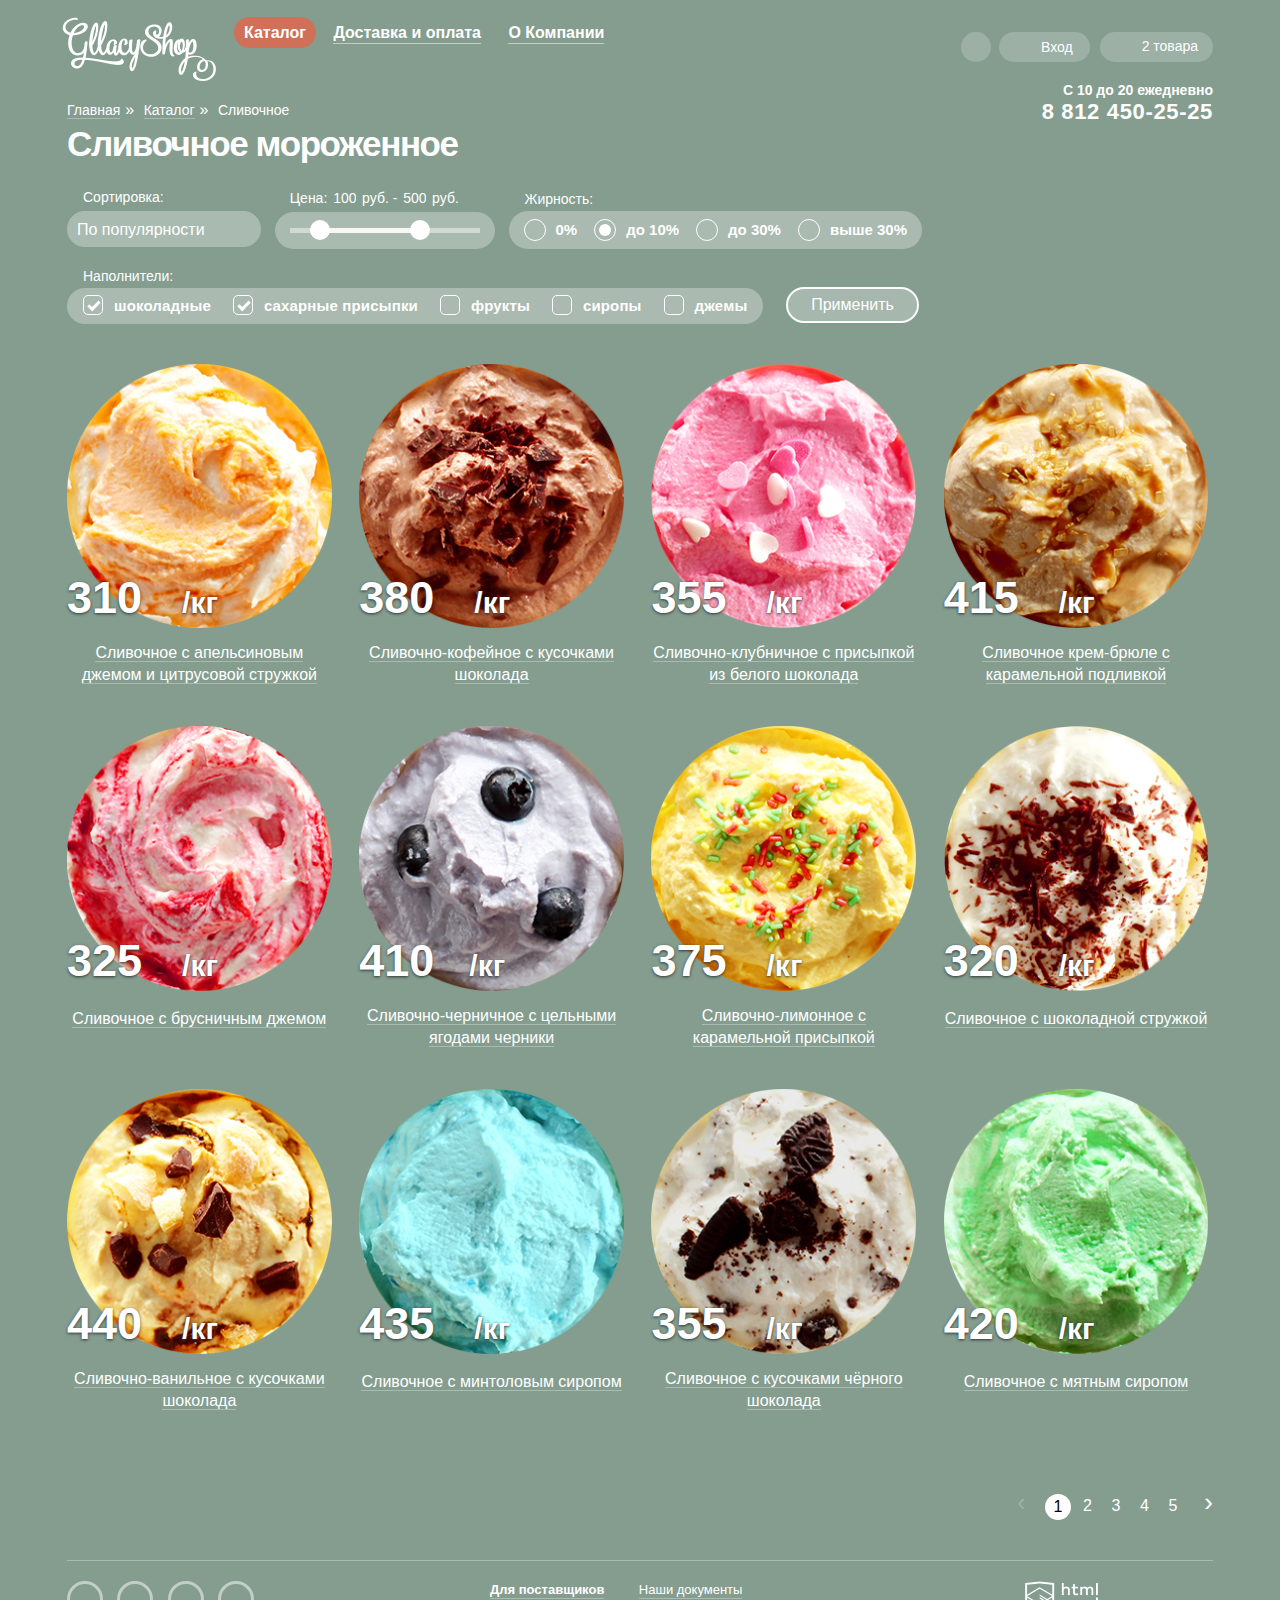
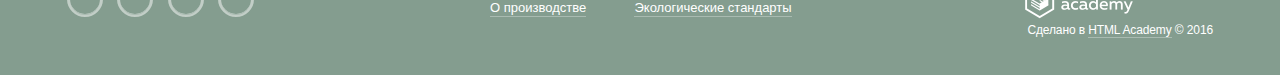
==== commit 7488a5d0: "update. Try-1, ver-1" ====
--- a/catalog.html
+++ b/catalog.html
@@ -2,8 +2,8 @@
 <html lang="ru">
 	<head>
 		<meta charset="utf-8">
-		<link rel="stylesheet" type="text/css" href="css/normalize.css" media="all" />
-		<link rel="stylesheet" type="text/css" href="css/style.css" media="all" />
+		<link rel="stylesheet" type="text/css" href="css/normalize.css" media="all">
+		<link rel="stylesheet" type="text/css" href="css/style.css" media="all">
 		<title>HTML Academy: Глейси</title>
 	</head>
 	<body class="bg-1 catalog-page">
@@ -13,17 +13,17 @@
 				<a href="index.html" class="header__topmenu-logo"><img src="img/logo.png" width="154" height="64" alt="Главная" /></a>
 
 				<ul class="header__topmenu-list">
-					<li class="parent active"><a href="">Каталог</a>
-						<ul>
-							<li><a href="">Новинки</a></li>
-							<li class="active"><a href="catalog.html">Сливочное</a></li>
-							<li><a href="">Щербеты</a></li>
-							<li><a href="">Фруктовый лёд</a></li>
-							<li><a href="">Мелорин</a></li>
+					<li class="header__topmenu-li parent active"><a href="">Каталог</a>
+						<ul class="header__topmenu-list--deep">
+							<li class="header__topmenu-li--deep"><a href="">Новинки</a></li>
+							<li class="header__topmenu-li--deep active"><a href="catalog.html">Сливочное</a></li>
+							<li class="header__topmenu-li--deep"><a href="">Щербеты</a></li>
+							<li class="header__topmenu-li--deep"><a href="">Фруктовый лёд</a></li>
+							<li class="header__topmenu-li--deep"><a href="">Мелорин</a></li>
 						</ul>
 					</li>
-					<li><a href="">Доставка и оплата</a></li>
-					<li><a href="">О Компании</a></li>
+					<li class="header__topmenu-li"><a href="">Доставка и оплата</a></li>
+					<li class="header__topmenu-li"><a href="">О Компании</a></li>
 				</ul>
 			</nav>
 			<div class="header__info">
@@ -205,40 +205,40 @@
 					<div class="catalog__item">
 						<div class="catalog__img">
 							<img src="img/product-1.png" width="267" height="267" alt="catalog__img-1">
-							<div class="catalog__price">310<b>р</b><span>/кг</span></div>
-						</div>
-						<div class="catalog__desc">
-							<a href="#"><span>Сливочное с апельсиновым джемом и цитрусовой стружкой</span></a>
+							<div class="catalog__price">310<b class="catalog__price-rub">р</b><span>/кг</span></div>
+						</div>
+						<div class="catalog__desc">
+							<a class="catalog__desc-link" href="#"><span>Сливочное с апельсиновым джемом и цитрусовой стружкой</span></a>
 						</div>
 						<a href="" class="readmore btn-red">Быстрый просмотр</a>
 					</div>
 					<div class="catalog__item">
 						<div class="catalog__img">
 							<img src="img/product-2.png" width="267" height="267" alt="catalog__img-2">
-							<div class="catalog__price">380<b>р</b><span>/кг</span></div>
-						</div>
-						<div class="catalog__desc">
-							<a href="#"><span>Сливочно-кофейное с кусочками шоколада</span></a>
+							<div class="catalog__price">380<b class="catalog__price-rub">р</b><span>/кг</span></div>
+						</div>
+						<div class="catalog__desc">
+							<a class="catalog__desc-link" href="#"><span>Сливочно-кофейное с кусочками шоколада</span></a>
 						</div>
 						<a href="" class="readmore btn-red">Быстрый просмотр</a>
 					</div>
 					<div class="catalog__item">
 						<div class="catalog__img">
 							<img src="img/product-3.png" width="267" height="267" alt="catalog__img-3">
-							<div class="catalog__price">355<b>р</b><span>/кг</span></div>
-						</div>
-						<div class="catalog__desc">
-							<a href="#"><span>Сливочно-клубничное с присыпкой из белого шоколада</span></a>
+							<div class="catalog__price">355<b class="catalog__price-rub">р</b><span>/кг</span></div>
+						</div>
+						<div class="catalog__desc">
+							<a class="catalog__desc-link" href="#"><span>Сливочно-клубничное с присыпкой из белого шоколада</span></a>
 						</div>
 						<a href="" class="readmore btn-red">Быстрый просмотр</a>
 					</div>
 					<div class="catalog__item">
 						<div class="catalog__img">
 							<img src="img/product-4.png" width="267" height="267" alt="catalog__img-4">
-							<div class="catalog__price">415<b>р</b><span>/кг</span></div>
-						</div>
-						<div class="catalog__desc">
-							<a href="#"><span>Сливочное крем-брюле с карамельной подливкой</span></a>
+							<div class="catalog__price">415<b class="catalog__price-rub">р</b><span>/кг</span></div>
+						</div>
+						<div class="catalog__desc">
+							<a class="catalog__desc-link" href="#"><span>Сливочное крем-брюле с карамельной подливкой</span></a>
 						</div>
 						<a href="" class="readmore btn-red">Быстрый просмотр</a>
 					</div>
@@ -248,40 +248,40 @@
 					<div class="catalog__item">
 						<div class="catalog__img">
 							<img src="img/product-5.png" width="267" height="267" alt="catalog__img-1">
-							<div class="catalog__price">325<b>р</b><span>/кг</span></div>
-						</div>
-						<div class="catalog__desc">
-							<a href="#"><span>Сливочное с брусничным джемом</span></a>
+							<div class="catalog__price">325<b class="catalog__price-rub">р</b><span>/кг</span></div>
+						</div>
+						<div class="catalog__desc">
+							<a class="catalog__desc-link" href="#"><span>Сливочное с брусничным джемом</span></a>
 						</div>
 						<a href="" class="readmore btn-red">Быстрый просмотр</a>
 					</div>
 					<div class="catalog__item">
 						<div class="catalog__img">
 							<img src="img/product-6.png" width="267" height="267" alt="catalog__img-2">
-						<div class="catalog__price">410<b>р</b><span>/кг</span></div>
-						</div>
-						<div class="catalog__desc">
-							<a href="#"><span>Сливочно-черничное с цельными ягодами черники</span></a>
+						<div class="catalog__price">410<b>р</b class="catalog__price-rub"><span>/кг</span></div>
+						</div>
+						<div class="catalog__desc">
+							<a class="catalog__desc-link" href="#"><span>Сливочно-черничное с цельными ягодами черники</span></a>
 						</div>
 						<a href="" class="readmore btn-red">Быстрый просмотр</a>
 					</div>
 					<div class="catalog__item">
 						<div class="catalog__img">
 							<img src="img/product-7.png" width="267" height="267" alt="catalog__img-3">
-							<div class="catalog__price">375<b>р</b><span>/кг</span></div>
-						</div>
-						<div class="catalog__desc">
-							<a href="#"><span>Сливочно-лимонное с карамельной присыпкой</span></a>
+							<div class="catalog__price">375<b class="catalog__price-rub">р</b><span>/кг</span></div>
+						</div>
+						<div class="catalog__desc">
+							<a class="catalog__desc-link" href="#"><span>Сливочно-лимонное с карамельной присыпкой</span></a>
 						</div>
 						<a href="" class="readmore btn-red">Быстрый просмотр</a>
 					</div>
 					<div class="catalog__item">
 						<div class="catalog__img">
 							<img src="img/product-8.png" width="267" height="267" alt="catalog__img-4">
-							<div class="catalog__price">320<b>р</b><span>/кг</span></div>
-						</div>
-						<div class="catalog__desc">
-							<a href="#"><span>Сливочное с шоколадной стружкой</span></a>
+							<div class="catalog__price">320<b class="catalog__price-rub">р</b><span>/кг</span></div>
+						</div>
+						<div class="catalog__desc">
+							<a class="catalog__desc-link" href="#"><span>Сливочное с шоколадной стружкой</span></a>
 						</div>
 						<a href="" class="readmore btn-red">Быстрый просмотр</a>
 					</div>
@@ -291,40 +291,40 @@
 					<div class="catalog__item">
 						<div class="catalog__img">
 							<img src="img/product-9.png" width="267" height="267" alt="catalog__img-1">
-							<div class="catalog__price">440<b>р</b><span>/кг</span></div>
-						</div>
-						<div class="catalog__desc">
-							<a href="#"><span>Сливочно-ванильное с кусочками шоколада</span></a>
+							<div class="catalog__price">440<b class="catalog__price-rub">р</b><span>/кг</span></div>
+						</div>
+						<div class="catalog__desc">
+							<a class="catalog__desc-link" href="#"><span>Сливочно-ванильное с кусочками шоколада</span></a>
 						</div>
 						<a href="" class="readmore btn-red">Быстрый просмотр</a>
 					</div>
 					<div class="catalog__item">
 						<div class="catalog__img">
 							<img src="img/product-10.png" width="267" height="267" alt="catalog__img-2">
-							<div class="catalog__price">435<b>р</b><span>/кг</span></div>
-						</div>
-						<div class="catalog__desc">
-							<a href="#"><span>Сливочное с минтоловым сиропом</span></a>
+							<div class="catalog__price">435<b class="catalog__price-rub">р</b><span>/кг</span></div>
+						</div>
+						<div class="catalog__desc">
+							<a class="catalog__desc-link" href="#"><span>Сливочное с минтоловым сиропом</span></a>
 						</div>
 						<a href="" class="readmore btn-red">Быстрый просмотр</a>
 					</div>
 					<div class="catalog__item">
 						<div class="catalog__img">
 							<img src="img/product-11.png" width="267" height="267" alt="catalog__img-3">
-							<div class="catalog__price">355<b>р</b><span>/кг</span></div>
-						</div>
-						<div class="catalog__desc">
-							<a href="#"><span>Сливочное с кусочками чёрного шоколада</span></a>
+							<div class="catalog__price">355<b class="catalog__price-rub">р</b><span>/кг</span></div>
+						</div>
+						<div class="catalog__desc">
+							<a class="catalog__desc-link" href="#"><span>Сливочное с кусочками чёрного шоколада</span></a>
 						</div>
 						<a href="" class="readmore btn-red">Быстрый просмотр</a>
 					</div>
 					<div class="catalog__item">
 						<div class="catalog__img">
 							<img src="img/product-12.png" width="267" height="267" alt="catalog__img-4">
-							<div class="catalog__price">420<b>р</b><span>/кг</span></div>
-						</div>
-						<div class="catalog__desc">
-							<a href="#"><span>Сливочное с мятным сиропом</span></a>
+							<div class="catalog__price">420<b class="catalog__price-rub">р</b><span>/кг</span></div>
+						</div>
+						<div class="catalog__desc">
+							<a class="catalog__desc-link" href="#"><span>Сливочное с мятным сиропом</span></a>
 						</div>
 						<a href="" class="readmore btn-red">Быстрый просмотр</a>
 					</div>
@@ -333,13 +333,13 @@
 
 			<footer class="content__footer">
 					<ul class="pagination">
-						<li class="prev"><span>&lsaquo;</span></li>
-						<li class="num active"><span>1</span></li>
-						<li class="num"><a href="">2</a></li>
-						<li class="num"><a href="">3</a></li>
-						<li class="num"><a href="">4</a></li>
-						<li class="num"><a href="">5</a></li>
-						<li class="next"><a href="">&rsaquo;</a></li>
+						<li class="pagination__prev"><span class="pagination__unactive">&lsaquo;</span></li>
+						<li class="pagination__num active"><span class="pagination__unactive">1</span></li>
+						<li class="pagination__num"><a class="pagination__link" href="">2</a></li>
+						<li class="pagination__num"><a class="pagination__link" href="">3</a></li>
+						<li class="pagination__num"><a class="pagination__link" href="">4</a></li>
+						<li class="pagination__num"><a class="pagination__link" href="">5</a></li>
+						<li class="pagination__next"><a class="pagination__link" href="">&rsaquo;</a></li>
 					</ul>
 			</footer>
 		</main>
@@ -355,10 +355,10 @@
 			</div>
 			<nav class="footer__bootmenu">
 				<ul class="footer__bootmenu-list">
-					<li class="active"><a href="">Для поставщиков</a></li>
-					<li><a href="">Наши документы</a></li>
-					<li><a href="">О производстве</a></li>
-					<li><a href="">Экологические стандарты</a></li>
+					<li class="footer__bootmenu-li active"><a class="footer__bootmenu-link" href="">Для поставщиков</a></li>
+					<li class="footer__bootmenu-li"><a class="footer__bootmenu-link" href="">Наши документы</a></li>
+					<li class="footer__bootmenu-li"><a class="footer__bootmenu-link" href="">О производстве</a></li>
+					<li class="footer__bootmenu-li"><a class="footer__bootmenu-link" href="">Экологические стандарты</a></li>
 				</ul>
 			</nav>
 			<div class="footer__copiright">
--- a/css/style.css
+++ b/css/style.css
@@ -143,7 +143,7 @@
 	list-style: none;
 }
 
-.header__topmenu-list > li {
+.header__topmenu-li {
 	display: inline-block;
 	min-height: 51px;
 	margin-left: 3px;
@@ -151,7 +151,7 @@
 	position: relative;
 }
 
-.header__topmenu-list > li > a {
+.header__topmenu-li > a {
 	display: inline-block;
 	position: relative;
 	color: #fff;
@@ -165,34 +165,33 @@
 	border: none;
 }
 
-.header__topmenu-list > li > a:after {
+.header__topmenu-li > a:after {
 	content: '';
 	display: block;
 	width: 100%;
 	border-bottom: 1px solid rgba(255,255,255,0.5);
 }
 
-.header__topmenu-list > li > a:hover {
+.header__topmenu-li > a:hover {
 	background: #f7f6f3;
 	color: #333;
 }
 
-.header__topmenu-list > li > a:active {
+.header__topmenu-li > a:active {
 	background: #f7f6f3;
 	color: #333;
 	box-shadow: 0 -2px 1px #696969;
 }
 
-.header__topmenu-list > li > a:hover::after {
+.header__topmenu-li > a:hover::after {
 	border-color: #f7f6f3;
 }
 
-.header__topmenu-list > .active > a::after
- {
+.header__topmenu-li.active > a::after {
 	border: none;
 }
 
-.header__topmenu-list ul {
+.header__topmenu-list--deep {
 	position: absolute;
 	list-style: none;
 	margin: 5px 0 0 -10px;
@@ -204,21 +203,21 @@
 	display: none;
 }
 
-.header__topmenu-list > .parent:hover > ul {
+.header__topmenu-li.parent:hover > .header__topmenu-list--deep {
 	display: block;
 }
 
-.header__topmenu-list > .active > a {
+.header__topmenu-li.active > a {
 	background: #d07058;
 	color: #fff;
 }
 
-.header__topmenu-list ul li {
+.header__topmenu-list li {
 	padding: 0px;
 	position: relative;
 }
 
-.header__topmenu-list ul li a {
+.header__topmenu-li--deep a {
 	text-decoration: none;
 	color: #343434;
 
@@ -232,11 +231,12 @@
 	border: none;
 }
 
-.header__topmenu-list ul li:first-child a {
+.header__topmenu-li--deep:first-child a {
 	font-weight: bold;
-}
-
-.header__topmenu-list ul li:first-child a::after {
+	height: 28px;
+}
+
+.header__topmenu-li--deep:first-child a::after {
 	content: '';
 	display: block;
 	width: 120%;
@@ -244,15 +244,15 @@
 	border-bottom: 1px solid #d1d0ce;
 }
 
-.header__topmenu-list ul li a:hover {
+.header__topmenu-li--deep a:hover {
 	background: #fbded8;
 }
 
-.header__topmenu-list ul li a:active {
+.header__topmenu-li--deep a:active {
 	background: #f6b5a5;
 }
 
-.header__topmenu-list ul li.active a {
+.header__topmenu-li--deep.active a {
 	background: #d07058;
 	color: #fff;
 }
@@ -319,9 +319,18 @@
 	padding: 0px 11px;
 	box-sizing: border-box;
 	border-radius: 5px;
-
 	color: #999;
 	font-size: 14px;
+}
+
+.header__search-input:hover {
+	border: 2px solid #c7c6c3;
+	padding: 0px 10px;
+}
+
+.header__search-input:focus {
+	border: 2px solid #8fbdec;
+	padding: 0px 10px;
 }
 
 .header__info-search:hover {
@@ -401,10 +410,21 @@
 	padding: 0px 11px;
 	box-sizing: border-box;
 	border-radius: 5px;
-
 	color: #999;
 	font-size: 14px;
 	margin-bottom: 10px;
+}
+
+.header__login-mail:hover,
+.header__login-passwd:hover {
+	border: 2px solid #c7c6c3;
+	padding: 0px 10px;
+}
+
+.header__login-mail:focus,
+.header__login-passwd:focus {
+	border: 2px solid #8fbdec;
+	padding: 0px 10px;
 }
 
 .header__login-links {
@@ -885,7 +905,7 @@
 	position: relative;
 }
 
-.catalog__item .catalog__img img {
+.catalog__img img {
 	height: auto;
 	z-index: 1;
 }
@@ -913,7 +933,7 @@
 	margin-left: 5px;
 }
 
-.catalog__desc a {
+.catalog__desc-link {
 	font-size: 16px;
 	line-height: 22px;
 	display: inline-block;
@@ -921,15 +941,15 @@
 	border: none;
 }
 
-.catalog__item a span {
+.catalog__desc-link span {
 	border-bottom: 1px solid #a9bbb1;
 }
 
-.catalog__desc a:hover {
-	color: #fff;
-}
-
-.catalog__item a:hover span {
+.catalog__desc-link:hover {
+	color: #fff;
+}
+
+.catalog__desc-link:hover span {
 	border: none;
 }
 
@@ -1107,6 +1127,16 @@
 	font-weight: 500;
 }
 
+.news__input-mail:hover {
+	border: 2px solid #c7c6c3;
+	padding: 0 9px;
+}
+
+.news__input-mail:focus {
+	border: 2px solid #8fbdec;
+	padding: 0 9px;
+}
+
 @media (max-width: 1090px) and (min-width: 600px) {
 	.news__input-mail {
 		width: 63%;
@@ -1197,10 +1227,14 @@
 	display: inline;
 }
 
-.breadcrumbs li a,
-.breadcrumbs li span {
+.breadcrumbs a,
+.breadcrumbs span {
 	color: #fff;
 	font-size: 14px;
+}
+
+.breadcrumbs a:hover {
+	color: #ffbc9e;
 }
 
 .breadcrumbs li::after {
@@ -1223,7 +1257,7 @@
 }
 
 .filters {
-	margin-bottom: 40px;
+	margin-bottom: 43px;
 	line-height: 0;
 	font-size: 0;
 }
@@ -1240,7 +1274,7 @@
 .filters__label-mixins {
 	color: #fff;
 	font-size: 14px;
-	line-height: 18px;
+	line-height: 15px;
 	margin-bottom: 6px;
 	font-weight: 500;
 	padding-left: 16px;
@@ -1502,6 +1536,10 @@
 	top: 2px;
 }
 
+.filters__wrap-mixins {
+	position: relative;
+}
+
 .catalog__items-row::before,
 .catalog__items-row::after {
 	content: '';
@@ -1513,7 +1551,7 @@
 	width: 23.1%;
 	float: left;
 	text-align: center;
-	padding: 0 0 75px 0;
+	padding: 0 0 80px 0;
 	position: relative;
 	margin-bottom: -40px;
 }
@@ -1523,22 +1561,22 @@
 }
 
 .catalog-page .catalog__price {
-	bottom: 11px;
+	bottom: 8px;
 	top: auto;
 }
 
-.catalog-page .catalog__price b {
+.catalog-page .catalog__price-rub {
 	font-size: 0;
 	line-height: 90px;
 	margin-left: 5px;
 }
 
-.catalog-page .catalog__desc a {
+.catalog-page .catalog__desc-link {
 	margin-top: -5px;
 }
 
 .content__footer {
-	margin-top: 41px;
+	margin-top: 31px;
 }
 
 .pagination {
@@ -1557,15 +1595,15 @@
 	text-align: center;
 }
 
-.pagination li.prev {
+.pagination__prev {
 	margin-right: 15px;
 }
 
-.pagination li.next {
+.pagination__next {
 	margin-left: 15px;
 }
 
-.pagination li.active span {
+.pagination__num.active .pagination__unactive {
 	width: 26px;
 	line-height: 26px;
 	display: inline-block;
@@ -1577,31 +1615,27 @@
 	font-size: 16px;
 }
 
-.pagination a {
+.pagination__link {
 	border: none;
 	line-height: 28px;
 	display: inline-block;
 	font-size: 16px;
 }
 
-.pagination li.num a {
+.pagination__num .pagination__link {
 	width: 24px;
 }
 
-.pagination li.prev a,
-.pagination li.next a,
-.pagination li.prev span,
-.pagination li.next span {
+.pagination__prev .pagination__link,
+.pagination__next .pagination__link,
+.pagination__prev .pagination__unactive,
+.pagination__next .pagination__unactive {
 	font-size: 26px;
 }
 
-.pagination li.prev span,
-.pagination li.next span {
+.pagination__prev .pagination__unactive,
+.pagination__next .pagination__unactive {
 	color: #9db1a5;
-}
-
-.filters__wrap-mixins {
-	position: relative;
 }
 
 .footer {
@@ -1697,23 +1731,23 @@
 	margin: 0 auto;
 }
 
-.footer__bootmenu-list li {
+.footer__bootmenu-li {
 	display: inline-block;
 	padding-left: 30px;
 	box-sizing: border-box;
 	min-width: 140px;
 }
 
-.footer__bootmenu-list li.active {
+.footer__bootmenu-li.active {
 	background: url('../img/sprite.png') no-repeat 7px -44px;
 }
 
-.footer__bootmenu-list li.active a {
+.footer__bootmenu-li.active .footer__bootmenu-link {
 	font-weight: 700;
 	color: #fff;
 }
 
-.footer__bootmenu-list a {
+.footer__bootmenu-link {
 	display: inline-block;
 	vertical-align: top;
 	color: #fff;
@@ -1723,7 +1757,7 @@
 	font-weight: 500;
 }
 
-ul.footer__bootmenu-list a:hover {
+.footer__bootmenu-list .footer__bootmenu-link:hover {
 	color: #ffbc9e;
 }
 
@@ -1759,23 +1793,55 @@
 	z-index: 20;
 }
 
+@keyframes bounce {
+  0%   {
+    transform: translateY(-4000px);
+  }
+  70%  {
+    transform: translateY(30px);
+  }
+  90%  {
+    transform: translateY(-10px);
+  }
+  100% {
+    transform: translateY(0);
+  }
+}
+
+@keyframes close {
+  0% {
+    transform: translateY(0);
+  }
+  30%  {
+    transform: translateY(30px);
+  }
+  100%   {
+    transform: translateY(-4000px);
+  }
+}
+
 .map__modal {
-  position: absolute;
-  top: -100px;
-  left: 37%;
-  padding: 20px;
-  display: none;
-  width: 480px;
-  min-height: 380px;
-  color: #000000;
-  background: #f8f7f4;
-  border-radius: 15px;
-  box-shadow: 0 30px 50px rgba(0, 0, 0, 0.7);
-  z-index: 21;
+	position: absolute;
+	transform: translateY(-4000px);
+	top: -100px;
+	left: 37%;
+	padding: 20px;
+	width: 480px;
+	min-height: 380px;
+	color: #000000;
+	background: #f8f7f4;
+	border-radius: 15px;
+	box-shadow: 0 30px 50px rgba(0, 0, 0, 0.7);
+	z-index: 21;
 }
 
 .map__modal.active {
-	display: block;
+	animation: bounce 0.8s;
+    transform: translateY(0);
+}
+
+.map__modal.close {
+	animation: close 1s;
 }
 
 .map__modal-header {
